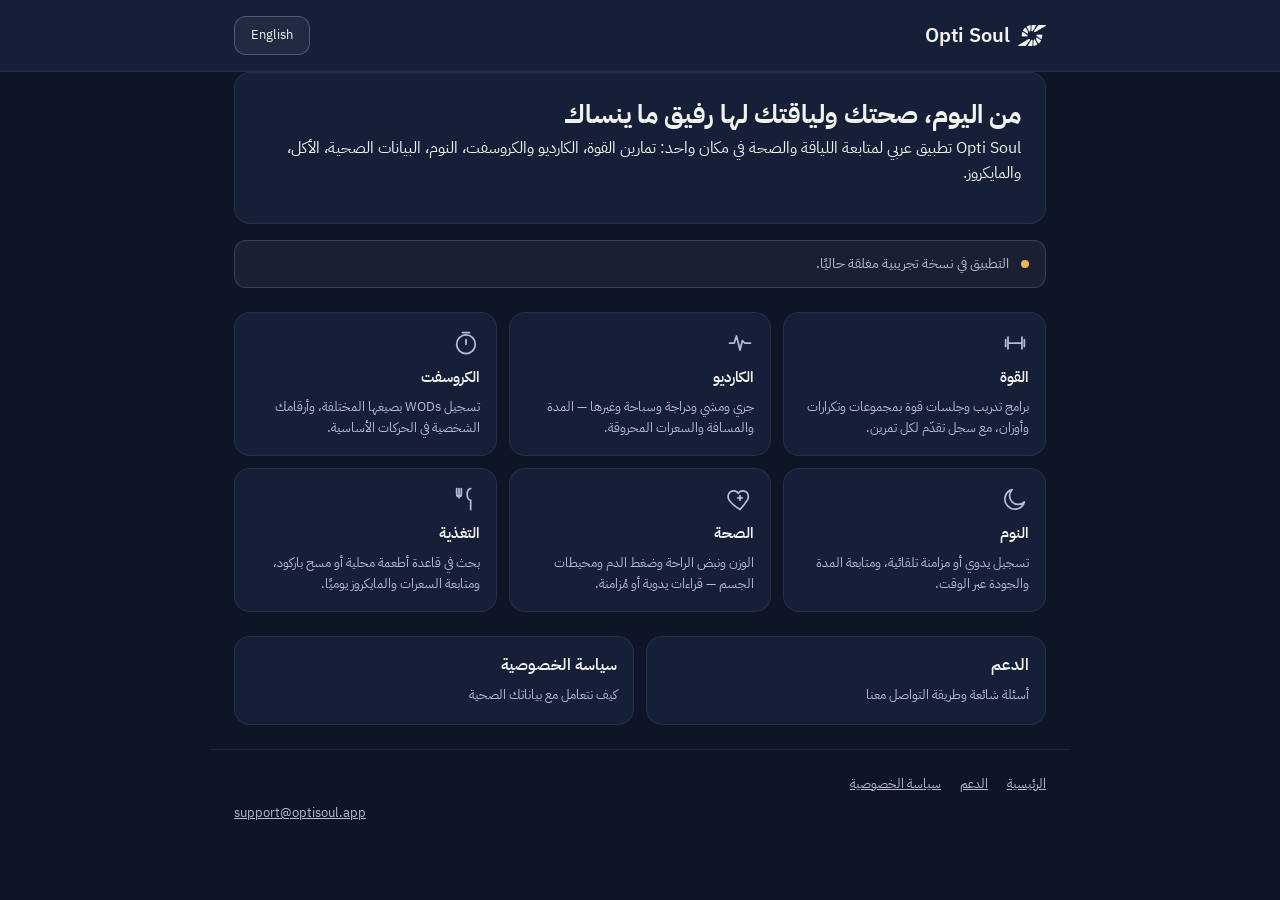
==== index.html @ f86181b8 "site: redesign on Design System v2.0 — Arabic-first RTL, dark theme, shared stylesheet" ====
<!DOCTYPE html>
<html lang="ar" dir="rtl">
<head>
<meta charset="utf-8">
<meta name="viewport" content="width=device-width, initial-scale=1">
<title>Opti Soul — رفيقك في اللياقة والصحة</title>
<meta name="description" content="Opti Soul — تمارينك وأكلك ونومك وبياناتك الصحية في مكان واحد.">
<link rel="preconnect" href="https://fonts.googleapis.com">
<link rel="preconnect" href="https://fonts.gstatic.com" crossorigin>
<link href="https://fonts.googleapis.com/css2?family=IBM+Plex+Sans+Arabic:wght@400;600;700&display=swap" rel="stylesheet">
<link rel="stylesheet" href="assets/style.css">
</head>
<body>

<header class="site-header">
  <div class="bar">
    <a class="brand" href="index.html">
      <span class="brand-mark" aria-hidden="true"></span>
      <span class="brand-name">Opti Soul</span>
    </a>
    <button id="langBtn" class="lang-toggle" type="button">English</button>
  </div>
</header>

<main>

<!-- ==================== العربية ==================== -->
<section class="card" data-ar>
  <h1>من اليوم، صحتك ولياقتك لها رفيق ما ينساك</h1>
  <p><span class="ltr">Opti Soul</span> تطبيق عربي لمتابعة اللياقة والصحة في مكان واحد: تمارين القوة، الكارديو والكروسفت، النوم، البيانات الصحية، الأكل، والمايكروز.</p>
</section>

<div class="beta-banner" data-ar>
  <span class="beta-dot" aria-hidden="true"></span>
  <span>التطبيق في نسخة تجريبية مغلقة حاليًا.</span>
</div>

<div class="modules" data-ar>
  <div class="module">
    <span class="module-icon" aria-hidden="true"><svg viewBox="0 0 24 24" fill="none" stroke="currentColor" stroke-width="1.5" stroke-linecap="round" stroke-linejoin="round"><path d="M4 9v6M6 7v10M18 7v10M20 9v6M6 12h12"/></svg></span>
    <strong>القوة</strong>
    <span>برامج تدريب وجلسات قوة بمجموعات وتكرارات وأوزان، مع سجل تقدّم لكل تمرين.</span>
  </div>
  <div class="module">
    <span class="module-icon" aria-hidden="true"><svg viewBox="0 0 24 24" fill="none" stroke="currentColor" stroke-width="1.5" stroke-linecap="round" stroke-linejoin="round"><path d="M3 12h4l2-6 3 12 2-8 2 2h5"/></svg></span>
    <strong>الكارديو</strong>
    <span>جري ومشي ودراجة وسباحة وغيرها — المدة والمسافة والسعرات المحروقة.</span>
  </div>
  <div class="module">
    <span class="module-icon" aria-hidden="true"><svg viewBox="0 0 24 24" fill="none" stroke="currentColor" stroke-width="1.5" stroke-linecap="round" stroke-linejoin="round"><circle cx="12" cy="13" r="8"/><path d="M12 13V9M9 3h6"/></svg></span>
    <strong>الكروسفت</strong>
    <span>تسجيل WODs بصيغها المختلفة، وأرقامك الشخصية في الحركات الأساسية.</span>
  </div>
  <div class="module">
    <span class="module-icon" aria-hidden="true"><svg viewBox="0 0 24 24" fill="none" stroke="currentColor" stroke-width="1.5" stroke-linecap="round" stroke-linejoin="round"><path d="M20 14.5A8.5 8.5 0 1 1 9.5 4a7 7 0 0 0 10.5 10.5Z"/></svg></span>
    <strong>النوم</strong>
    <span>تسجيل يدوي أو مزامنة تلقائية، ومتابعة المدة والجودة عبر الوقت.</span>
  </div>
  <div class="module">
    <span class="module-icon" aria-hidden="true"><svg viewBox="0 0 24 24" fill="none" stroke="currentColor" stroke-width="1.5" stroke-linecap="round" stroke-linejoin="round"><path d="M12 21s-7-4.35-9.5-8.5C.9 9.2 2.4 5.5 6 5c2-.3 3.7.8 4.5 2.2C11.3 5.8 13 4.7 15 5c3.6.5 5.1 4.2 3.5 7.5C16 16.65 12 21 12 21Z"/><path d="M12 9v4M10 11h4"/></svg></span>
    <strong>الصحة</strong>
    <span>الوزن ونبض الراحة وضغط الدم ومحيطات الجسم — قراءات يدوية أو مُزامنة.</span>
  </div>
  <div class="module">
    <span class="module-icon" aria-hidden="true"><svg viewBox="0 0 24 24" fill="none" stroke="currentColor" stroke-width="1.5" stroke-linecap="round" stroke-linejoin="round"><path d="M6 3v8M4 3v5a2 2 0 0 0 4 0V3M16 3c-1.7 0-3 2.2-3 5s1.3 5 3 5v8"/></svg></span>
    <strong>التغذية</strong>
    <span>بحث في قاعدة أطعمة محلية أو مسح باركود، ومتابعة السعرات والمايكروز يوميًا.</span>
  </div>
</div>

<div class="tiles" data-ar>
  <a class="tile" href="support.html">
    <strong>الدعم</strong>
    <span>أسئلة شائعة وطريقة التواصل معنا</span>
  </a>
  <a class="tile" href="privacy.html">
    <strong>سياسة الخصوصية</strong>
    <span>كيف نتعامل مع بياناتك الصحية</span>
  </a>
</div>

<!-- ==================== English ==================== -->
<section class="card" data-en hidden>
  <h1>From today, your health and fitness have a companion that never forgets</h1>
  <p>Opti Soul is an Arabic app for tracking fitness and health in one place: strength training, cardio and CrossFit, sleep, health data, nutrition, and macros.</p>
</section>

<div class="beta-banner" data-en hidden>
  <span class="beta-dot" aria-hidden="true"></span>
  <span>The app is currently in closed beta.</span>
</div>

<div class="modules" data-en hidden>
  <div class="module">
    <span class="module-icon" aria-hidden="true"><svg viewBox="0 0 24 24" fill="none" stroke="currentColor" stroke-width="1.5" stroke-linecap="round" stroke-linejoin="round"><path d="M4 9v6M6 7v10M18 7v10M20 9v6M6 12h12"/></svg></span>
    <strong>Strength</strong>
    <span>Training programmes and strength sessions with sets, reps and weights, plus a progress log per exercise.</span>
  </div>
  <div class="module">
    <span class="module-icon" aria-hidden="true"><svg viewBox="0 0 24 24" fill="none" stroke="currentColor" stroke-width="1.5" stroke-linecap="round" stroke-linejoin="round"><path d="M3 12h4l2-6 3 12 2-8 2 2h5"/></svg></span>
    <strong>Cardio</strong>
    <span>Running, walking, cycling, swimming and more — duration, distance and calories burned.</span>
  </div>
  <div class="module">
    <span class="module-icon" aria-hidden="true"><svg viewBox="0 0 24 24" fill="none" stroke="currentColor" stroke-width="1.5" stroke-linecap="round" stroke-linejoin="round"><circle cx="12" cy="13" r="8"/><path d="M12 13V9M9 3h6"/></svg></span>
    <strong>CrossFit</strong>
    <span>Log WODs in their various formats, and track personal records in foundational movements.</span>
  </div>
  <div class="module">
    <span class="module-icon" aria-hidden="true"><svg viewBox="0 0 24 24" fill="none" stroke="currentColor" stroke-width="1.5" stroke-linecap="round" stroke-linejoin="round"><path d="M20 14.5A8.5 8.5 0 1 1 9.5 4a7 7 0 0 0 10.5 10.5Z"/></svg></span>
    <strong>Sleep</strong>
    <span>Manual logging or automatic sync, tracking duration and quality over time.</span>
  </div>
  <div class="module">
    <span class="module-icon" aria-hidden="true"><svg viewBox="0 0 24 24" fill="none" stroke="currentColor" stroke-width="1.5" stroke-linecap="round" stroke-linejoin="round"><path d="M12 21s-7-4.35-9.5-8.5C.9 9.2 2.4 5.5 6 5c2-.3 3.7.8 4.5 2.2C11.3 5.8 13 4.7 15 5c3.6.5 5.1 4.2 3.5 7.5C16 16.65 12 21 12 21Z"/><path d="M12 9v4M10 11h4"/></svg></span>
    <strong>Health</strong>
    <span>Weight, resting heart rate, blood pressure and body measurements — manual or synced.</span>
  </div>
  <div class="module">
    <span class="module-icon" aria-hidden="true"><svg viewBox="0 0 24 24" fill="none" stroke="currentColor" stroke-width="1.5" stroke-linecap="round" stroke-linejoin="round"><path d="M6 3v8M4 3v5a2 2 0 0 0 4 0V3M16 3c-1.7 0-3 2.2-3 5s1.3 5 3 5v8"/></svg></span>
    <strong>Nutrition</strong>
    <span>Search a local food database or scan a barcode, and track daily calories and macros.</span>
  </div>
</div>

<div class="tiles" data-en hidden>
  <a class="tile" href="support.html">
    <strong>Support</strong>
    <span>FAQs and how to reach us</span>
  </a>
  <a class="tile" href="privacy.html">
    <strong>Privacy Policy</strong>
    <span>How we handle your health data</span>
  </a>
</div>

</main>

<footer>
  <div class="foot-links" data-ar>
    <a href="index.html">الرئيسية</a>
    <a href="support.html">الدعم</a>
    <a href="privacy.html">سياسة الخصوصية</a>
  </div>
  <div class="foot-links" data-en hidden>
    <a href="index.html">Home</a>
    <a href="support.html">Support</a>
    <a href="privacy.html">Privacy Policy</a>
  </div>
  <div class="foot-email ltr"><a href="mailto:support@optisoul.app">support@optisoul.app</a></div>
</footer>

<script src="lang.js"></script>
</body>
</html>
---- assets/style.css ----
/* =====================================================================
   Opti Soul — أنماط الموقع، مبنية على نظام التصميم v2.0 للتطبيق.
   كل قيمة أدناه مقيسة من opti_soul: docs/Design-System-v2_0.md ·
   docs/DS-v2.0-Token-Dictionary.md · lib/core/app_theme.dart (الكود هو
   الحقيقة عند أي تعارض — لم يقع تعارض هنا، القيم متطابقة في المصدرين).
   لا لون أو مسافة أو نصف قطر من خارج هذا القياس.
   ===================================================================== */

:root {
  /* الألوان — AppPalette.dark (app_theme.dart:128-170) */
  --background: #0E1526;         /* AMEND-10 */
  --surface: #151F38;            /* AMEND-10 */
  --surface-elevated-top: #1B2745;    /* AMEND-10 */
  --surface-elevated-bottom: #131C36; /* AMEND-10 */
  --text-primary: #F2F2ED;
  --text-secondary: #B4BCD8;
  --text-muted: #8A93B4;
  --interactive: #00FFCC;        /* الأكسنت — نيون، للمساحات الصغيرة فقط */
  --brand: #3850A0;              /* AMEND-2 */
  --stroke: #7C93E8;
  --success: #5FD97F;
  --warning: #EDB458;
  --error: #E8705F;
  --on-brand: #FFFFFF;
  --on-colored: #151931;
  --accent-fill: #00FFCC;
  --on-accent-fill: #0A2A22;     /* AMEND-4 — ثابت في الوضعين */

  /* الطبقات الشفافة — نفس نِسَب alpha في AppPalette.dark */
  --border: rgba(255, 255, 255, 0.07);   /* 0x12FFFFFF */
  --button-edge: rgba(255, 255, 255, 0.22); /* 0x38FFFFFF — AMEND-3 */
  --input-fill: rgba(255, 255, 255, 0.05);  /* 0x0DFFFFFF */
  --hairline: rgba(255, 255, 255, 0.14);    /* 0x24FFFFFF */
  --pressed: rgba(255, 255, 255, 0.12);     /* 0x1FFFFFFF */

  /* المسافات — AppSpacing (app_theme.dart:667-679) */
  --s1: 4px;
  --s2: 8px;
  --s3: 12px;
  --s4: 16px;
  --s5: 24px;
  --s6: 32px;

  /* أنصاف الأقطار — AppRadii (app_theme.dart:701-716) */
  --r-card: 16px;
  --r-button: 12px;
  --r-input: 12px;
  --r-sheet: 24px;

  /* الظل — AppShadows.floating (app_theme.dart:737-747): Color(0x59000000) */
  --shadow-floating: 0 4px 12px rgba(0, 0, 0, 0.35);

  /* الحركة — AppMotion (app_theme.dart:722-735) */
  --motion-fast: 200ms;
  --motion-medium: 300ms;
  --motion-curve: cubic-bezier(0.215, 0.61, 0.355, 1); /* تقريب لـ easeOutCubic */

  /* الخط — pubspec.yaml: IBMPlexSansArabic (400 · 600 · 700 فقط) */
  --font-family: "IBM Plex Sans Arabic", -apple-system, BlinkMacSystemFont,
    "Segoe UI", Tahoma, Arial, sans-serif;
}

* { box-sizing: border-box; }

html, body { margin: 0; padding: 0; }

body {
  background: var(--background);
  color: var(--text-primary);
  font-family: var(--font-family);
  font-weight: 400;
  line-height: 1.6; /* bodyLarge — app_theme.dart:791 */
  font-size: 16px;  /* bodyLarge */
}

h1, h2, h3, .brand, .btn, label, button { font-family: var(--font-family); }

/* ---------- الترويسة ---------- */
.site-header {
  background: var(--surface);
  border-bottom: 1px solid var(--border);
  padding-block: var(--s4);
}

.bar {
  max-width: 860px;
  margin-inline: auto;
  padding-inline: var(--s5);
  display: flex;
  align-items: center;
  justify-content: space-between;
  gap: var(--s4);
}

.brand {
  display: inline-flex;
  align-items: center;
  gap: var(--s2);
  font-size: 20px; /* titleLarge */
  font-weight: 600;
  color: var(--text-primary);
  text-decoration: none;
}

.brand-mark {
  inline-size: 28px;
  block-size: 28px;
  background-color: var(--text-primary);
  -webkit-mask-image: url("brand/opti-soul-mark.png");
  mask-image: url("brand/opti-soul-mark.png");
  -webkit-mask-size: contain;
  mask-size: contain;
  -webkit-mask-repeat: no-repeat;
  mask-repeat: no-repeat;
  -webkit-mask-position: center;
  mask-position: center;
  flex: none;
}

.brand-name { direction: ltr; unicode-bidi: isolate; }

.lang-toggle {
  background: var(--input-fill);
  border: 1px solid var(--button-edge);
  color: var(--text-primary);
  border-radius: var(--r-button);
  padding-block: var(--s2);
  padding-inline: var(--s4);
  font: inherit;
  font-size: 13px; /* labelMedium */
  cursor: pointer;
  white-space: nowrap;
  transition: background-color var(--motion-fast) var(--motion-curve);
}

.lang-toggle:hover { background: var(--pressed); }

/* ---------- التخطيط ---------- */
main {
  max-width: 860px;
  margin-inline: auto;
  padding-inline: var(--s5);
}

.card {
  background: var(--surface);
  border: 1px solid var(--border);
  border-radius: var(--r-card);
  padding: var(--s5);
  margin-block-end: var(--s4);
}

h1 {
  font-size: 26px;
  font-weight: 700;
  color: var(--text-primary);
  margin: 0 0 var(--s1);
  line-height: 1.35; /* titleLarge lineHeight نسبة */
}

h2 {
  font-size: 19px;
  font-weight: 600;
  color: var(--text-primary);
  margin: var(--s6) 0 var(--s3);
  padding-block-start: var(--s5);
  border-block-start: 1px solid var(--hairline);
  line-height: 1.45; /* titleMedium */
}

.card > h2:first-of-type {
  border-block-start: 0;
  padding-block-start: 0;
  margin-block-start: var(--s5);
}

h3 {
  font-size: 16px;
  font-weight: 600;
  margin: var(--s5) 0 var(--s2);
  color: var(--text-primary);
}

p { margin: 0 0 var(--s3); color: var(--text-primary); }

ul { margin: 0 0 var(--s3); padding-inline-start: var(--s5); }
li { margin-block-end: var(--s2); }

.meta { color: var(--text-muted); font-size: 13px; margin: 0 0 var(--s1); }

a { color: var(--interactive); }

strong { font-weight: 600; color: var(--text-primary); }

.ltr { direction: ltr; unicode-bidi: isolate; }

.btn {
  display: inline-block;
  background: var(--brand);
  color: var(--on-brand);
  border: 1px solid var(--button-edge);
  padding-block: var(--s3);
  padding-inline: var(--s5);
  border-radius: var(--r-button);
  text-decoration: none;
  font-weight: 600;
  font-size: 16px; /* labelLarge */
  margin-block-start: var(--s2);
  transition: background-color var(--motion-fast) var(--motion-curve);
}

.btn:hover { background: #2E4189; }

/* ---------- شارة البيتا ---------- */
.beta-banner {
  display: flex;
  align-items: center;
  gap: var(--s3);
  background: var(--input-fill);
  border: 1px solid var(--hairline);
  border-radius: var(--r-button);
  padding: var(--s3) var(--s4);
  margin-block-end: var(--s5);
  color: var(--text-secondary);
  font-size: 14px;
}

.beta-dot {
  inline-size: 8px;
  block-size: 8px;
  border-radius: 50%;
  background: var(--warning);
  flex: none;
}

/* ---------- بطاقات الوحدات الست ---------- */
.modules {
  display: grid;
  grid-template-columns: repeat(2, 1fr);
  gap: var(--s3);
  margin-block-end: var(--s5);
}

.module {
  background: var(--surface);
  border: 1px solid var(--border);
  border-radius: var(--r-card);
  padding: var(--s4);
  display: flex;
  flex-direction: column;
  gap: var(--s2);
}

.module-icon {
  inline-size: 28px;
  block-size: 28px;
  color: var(--interactive);
  flex: none;
}

.module-icon svg { display: block; inline-size: 100%; block-size: 100%; }

.module strong {
  font-size: 15px;
  font-weight: 600;
  color: var(--text-primary);
}

.module span {
  font-size: 13px;
  color: var(--text-secondary);
  line-height: 1.6;
}

/* ---------- بطاقات الروابط (الدعم / الخصوصية) ---------- */
.tiles { display: grid; gap: var(--s3); grid-template-columns: 1fr 1fr; }

.tile {
  display: block;
  background: var(--surface);
  border: 1px solid var(--border);
  border-radius: var(--r-card);
  padding: var(--s4);
  text-decoration: none;
  color: var(--text-primary);
  transition: border-color var(--motion-fast) var(--motion-curve);
}

.tile:hover { border-color: var(--stroke); }
.tile strong { display: block; color: var(--text-primary); font-size: 16px; margin-block-end: var(--s1); }
.tile span { color: var(--text-secondary); font-size: 13px; }

/* ---------- التذييل ---------- */
footer {
  max-width: 860px;
  margin-inline: auto;
  padding: var(--s5) var(--s5) var(--s6);
  color: var(--text-muted);
  font-size: 13px;
  border-block-start: 1px solid var(--border);
  margin-block-start: var(--s5);
}

footer .foot-links { margin-block-end: var(--s2); }
footer a { margin-inline-end: var(--s4); color: var(--text-secondary); }
footer .foot-email { direction: ltr; unicode-bidi: isolate; }

[hidden] { display: none !important; }

/* ---------- استجابة: جوال أولًا ← لوحي ← سطح مكتب ---------- */
@media (max-width: 640px) {
  .bar { padding-inline: var(--s4); }
  main { padding-inline: var(--s4); }
  footer { padding-inline: var(--s4); }
  .card { padding: var(--s4); }
  h1 { font-size: 22px; }
  .modules { grid-template-columns: 1fr; }
  .tiles { grid-template-columns: 1fr; }
}

@media (min-width: 641px) and (max-width: 900px) {
  .modules { grid-template-columns: repeat(2, 1fr); }
}

@media (min-width: 901px) {
  .modules { grid-template-columns: repeat(3, 1fr); }
}
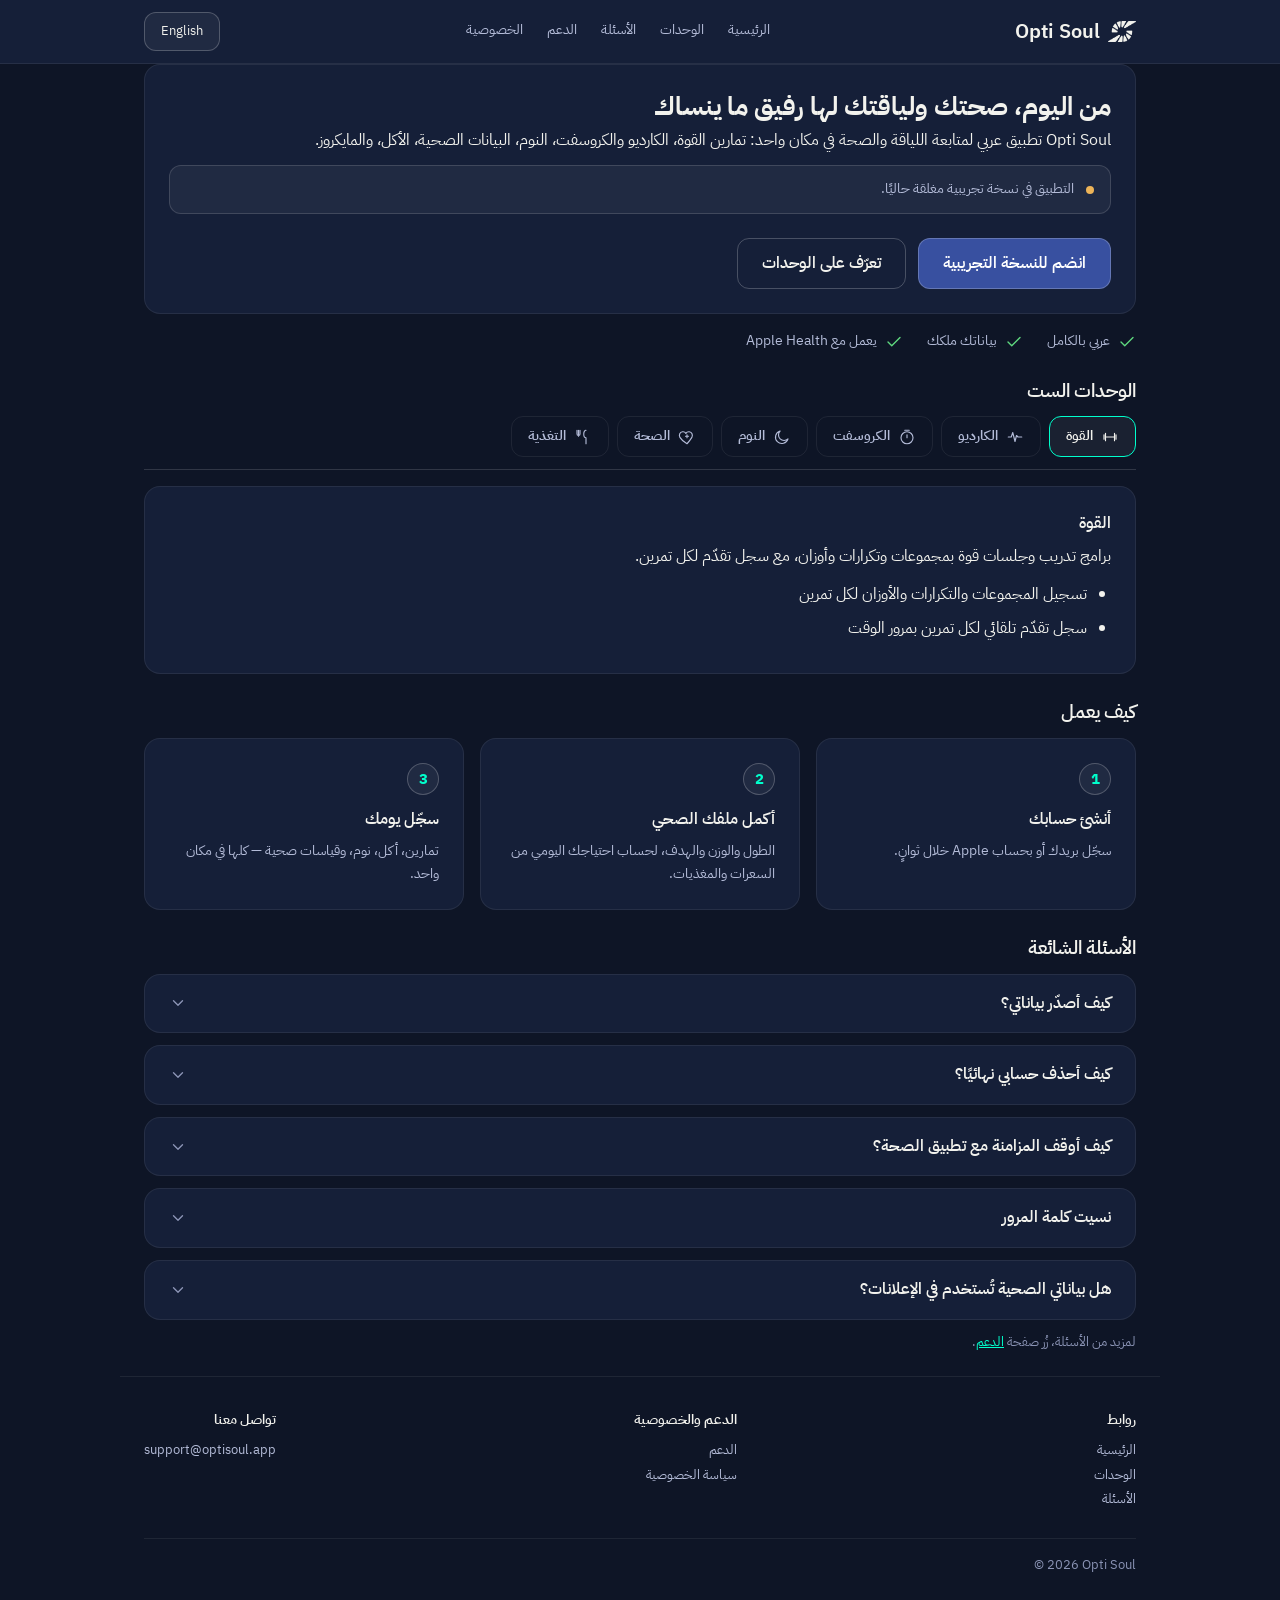
==== commit 95228e85: "site: tabs, multi-section nav, a11y/SEO/perf best practices" ====
--- a/index.html
+++ b/index.html
@@ -4,152 +4,308 @@
 <meta charset="utf-8">
 <meta name="viewport" content="width=device-width, initial-scale=1">
 <title>Opti Soul — رفيقك في اللياقة والصحة</title>
-<meta name="description" content="Opti Soul — تمارينك وأكلك ونومك وبياناتك الصحية في مكان واحد.">
-<link rel="preconnect" href="https://fonts.googleapis.com">
-<link rel="preconnect" href="https://fonts.gstatic.com" crossorigin>
-<link href="https://fonts.googleapis.com/css2?family=IBM+Plex+Sans+Arabic:wght@400;600;700&display=swap" rel="stylesheet">
+<meta name="description" content="Opti Soul — تطبيق عربي لمتابعة اللياقة والصحة: تمارين القوة، الكارديو والكروسفت، النوم، البيانات الصحية، والتغذية، في مكان واحد.">
+<link rel="canonical" href="https://optisoul.app/">
+<link rel="alternate" hreflang="ar" href="https://optisoul.app/">
+<link rel="alternate" hreflang="en" href="https://optisoul.app/">
+<link rel="alternate" hreflang="x-default" href="https://optisoul.app/">
+
+<meta property="og:type" content="website">
+<meta property="og:site_name" content="Opti Soul">
+<meta property="og:title" content="Opti Soul — رفيقك في اللياقة والصحة">
+<meta property="og:description" content="تطبيق عربي لمتابعة اللياقة والصحة: تمارين القوة، الكارديو والكروسفت، النوم، البيانات الصحية، والتغذية، في مكان واحد.">
+<meta property="og:url" content="https://optisoul.app/">
+<meta property="og:image" content="https://optisoul.app/assets/og/og-image.png">
+<meta property="og:image:width" content="1200">
+<meta property="og:image:height" content="630">
+<meta property="og:image:alt" content="شعار Opti Soul">
+<meta property="og:locale" content="ar_SA">
+<meta name="twitter:card" content="summary_large_image">
+<meta name="twitter:title" content="Opti Soul — رفيقك في اللياقة والصحة">
+<meta name="twitter:description" content="تطبيق عربي لمتابعة اللياقة والصحة: تمارين القوة، الكارديو والكروسفت، النوم، البيانات الصحية، والتغذية، في مكان واحد.">
+<meta name="twitter:image" content="https://optisoul.app/assets/og/og-image.png">
+
+<link rel="preload" href="assets/fonts/IBMPlexSansArabic-Regular.ttf" as="font" type="font/ttf" crossorigin>
+<link rel="preload" href="assets/fonts/IBMPlexSansArabic-SemiBold.ttf" as="font" type="font/ttf" crossorigin>
 <link rel="stylesheet" href="assets/style.css">
+
+<script type="application/ld+json">
+{
+  "@context": "https://schema.org",
+  "@type": "SoftwareApplication",
+  "name": "Opti Soul",
+  "applicationCategory": "HealthApplication",
+  "operatingSystem": "iOS",
+  "description": "تطبيق عربي لمتابعة اللياقة والصحة: تمارين القوة، الكارديو والكروسفت، النوم، البيانات الصحية، والتغذية، في مكان واحد.",
+  "url": "https://optisoul.app/",
+  "image": "https://optisoul.app/assets/og/og-image.png",
+  "inLanguage": ["ar", "en"]
+}
+</script>
 </head>
 <body>
 
+<a class="skip-link" href="#main">
+  <span data-ar>تخطَّ إلى المحتوى</span><span data-en hidden>Skip to content</span>
+</a>
+
 <header class="site-header">
   <div class="bar">
-    <a class="brand" href="index.html">
+    <a class="brand" href="#top">
       <span class="brand-mark" aria-hidden="true"></span>
       <span class="brand-name">Opti Soul</span>
     </a>
-    <button id="langBtn" class="lang-toggle" type="button">English</button>
+
+    <nav class="site-nav" id="siteNav" aria-label="التنقّل الرئيسي">
+      <a href="#top"><span data-ar>الرئيسية</span><span data-en hidden>Home</span></a>
+      <a href="#modules"><span data-ar>الوحدات</span><span data-en hidden>Modules</span></a>
+      <a href="#faq"><span data-ar>الأسئلة</span><span data-en hidden>FAQ</span></a>
+      <a href="support.html"><span data-ar>الدعم</span><span data-en hidden>Support</span></a>
+      <a href="privacy.html"><span data-ar>الخصوصية</span><span data-en hidden>Privacy</span></a>
+    </nav>
+
+    <div class="header-actions">
+      <button id="langBtn" class="lang-toggle" type="button">English</button>
+      <button id="navToggle" class="nav-toggle" type="button" aria-expanded="false" aria-controls="siteNav">
+        <span class="bar-line" aria-hidden="true"></span>
+        <span class="bar-line" aria-hidden="true"></span>
+        <span class="bar-line" aria-hidden="true"></span>
+        <span class="sr-only">
+          <span data-ar>فتح القائمة</span><span data-en hidden>Open menu</span>
+        </span>
+      </button>
+    </div>
   </div>
 </header>
 
-<main>
-
-<!-- ==================== العربية ==================== -->
-<section class="card" data-ar>
-  <h1>من اليوم، صحتك ولياقتك لها رفيق ما ينساك</h1>
-  <p><span class="ltr">Opti Soul</span> تطبيق عربي لمتابعة اللياقة والصحة في مكان واحد: تمارين القوة، الكارديو والكروسفت، النوم، البيانات الصحية، الأكل، والمايكروز.</p>
+<main id="main">
+
+<!-- ==================== القسم البطولي ==================== -->
+<section id="top" class="card reveal">
+  <h1>
+    <span data-ar>من اليوم، صحتك ولياقتك لها رفيق ما ينساك</span>
+    <span data-en hidden>From today, your health and fitness have a companion that never forgets</span>
+  </h1>
+  <p>
+    <span data-ar><span class="ltr">Opti Soul</span> تطبيق عربي لمتابعة اللياقة والصحة في مكان واحد: تمارين القوة، الكارديو والكروسفت، النوم، البيانات الصحية، الأكل، والمايكروز.</span>
+    <span data-en hidden>Opti Soul is an Arabic app for tracking fitness and health in one place: strength training, cardio and CrossFit, sleep, health data, nutrition, and macros.</span>
+  </p>
+
+  <div class="beta-banner">
+    <span class="beta-dot" aria-hidden="true"></span>
+    <span data-ar>التطبيق في نسخة تجريبية مغلقة حاليًا.</span>
+    <span data-en hidden>The app is currently in closed beta.</span>
+  </div>
+
+  <div class="hero-actions">
+    <a class="btn btn-primary" href="mailto:support@optisoul.app?subject=Opti%20Soul%20Beta">
+      <span data-ar>انضم للنسخة التجريبية</span><span data-en hidden>Join the beta</span>
+    </a>
+    <a class="btn btn-secondary" href="#modules">
+      <span data-ar>تعرّف على الوحدات</span><span data-en hidden>Explore the modules</span>
+    </a>
+  </div>
 </section>
 
-<div class="beta-banner" data-ar>
-  <span class="beta-dot" aria-hidden="true"></span>
-  <span>التطبيق في نسخة تجريبية مغلقة حاليًا.</span>
+<!-- ==================== شريط الثقة ==================== -->
+<div class="trust-bar reveal">
+  <div class="trust-item">
+    <span class="check-icon" aria-hidden="true"><svg viewBox="0 0 24 24" fill="none" stroke="currentColor" stroke-width="1.8" stroke-linecap="round" stroke-linejoin="round"><path d="M20 6 9 17l-5-5"/></svg></span>
+    <span data-ar>عربي بالكامل</span><span data-en hidden>Fully Arabic</span>
+  </div>
+  <div class="trust-item">
+    <span class="check-icon" aria-hidden="true"><svg viewBox="0 0 24 24" fill="none" stroke="currentColor" stroke-width="1.8" stroke-linecap="round" stroke-linejoin="round"><path d="M20 6 9 17l-5-5"/></svg></span>
+    <span data-ar>بياناتك ملكك</span><span data-en hidden>Your data is yours</span>
+  </div>
+  <div class="trust-item">
+    <span class="check-icon" aria-hidden="true"><svg viewBox="0 0 24 24" fill="none" stroke="currentColor" stroke-width="1.8" stroke-linecap="round" stroke-linejoin="round"><path d="M20 6 9 17l-5-5"/></svg></span>
+    <span data-ar>يعمل مع <span class="ltr">Apple Health</span></span><span data-en hidden>Works with Apple Health</span>
+  </div>
 </div>
 
-<div class="modules" data-ar>
-  <div class="module">
-    <span class="module-icon" aria-hidden="true"><svg viewBox="0 0 24 24" fill="none" stroke="currentColor" stroke-width="1.5" stroke-linecap="round" stroke-linejoin="round"><path d="M4 9v6M6 7v10M18 7v10M20 9v6M6 12h12"/></svg></span>
-    <strong>القوة</strong>
-    <span>برامج تدريب وجلسات قوة بمجموعات وتكرارات وأوزان، مع سجل تقدّم لكل تمرين.</span>
-  </div>
-  <div class="module">
-    <span class="module-icon" aria-hidden="true"><svg viewBox="0 0 24 24" fill="none" stroke="currentColor" stroke-width="1.5" stroke-linecap="round" stroke-linejoin="round"><path d="M3 12h4l2-6 3 12 2-8 2 2h5"/></svg></span>
-    <strong>الكارديو</strong>
-    <span>جري ومشي ودراجة وسباحة وغيرها — المدة والمسافة والسعرات المحروقة.</span>
-  </div>
-  <div class="module">
-    <span class="module-icon" aria-hidden="true"><svg viewBox="0 0 24 24" fill="none" stroke="currentColor" stroke-width="1.5" stroke-linecap="round" stroke-linejoin="round"><circle cx="12" cy="13" r="8"/><path d="M12 13V9M9 3h6"/></svg></span>
-    <strong>الكروسفت</strong>
-    <span>تسجيل WODs بصيغها المختلفة، وأرقامك الشخصية في الحركات الأساسية.</span>
-  </div>
-  <div class="module">
-    <span class="module-icon" aria-hidden="true"><svg viewBox="0 0 24 24" fill="none" stroke="currentColor" stroke-width="1.5" stroke-linecap="round" stroke-linejoin="round"><path d="M20 14.5A8.5 8.5 0 1 1 9.5 4a7 7 0 0 0 10.5 10.5Z"/></svg></span>
-    <strong>النوم</strong>
-    <span>تسجيل يدوي أو مزامنة تلقائية، ومتابعة المدة والجودة عبر الوقت.</span>
-  </div>
-  <div class="module">
-    <span class="module-icon" aria-hidden="true"><svg viewBox="0 0 24 24" fill="none" stroke="currentColor" stroke-width="1.5" stroke-linecap="round" stroke-linejoin="round"><path d="M12 21s-7-4.35-9.5-8.5C.9 9.2 2.4 5.5 6 5c2-.3 3.7.8 4.5 2.2C11.3 5.8 13 4.7 15 5c3.6.5 5.1 4.2 3.5 7.5C16 16.65 12 21 12 21Z"/><path d="M12 9v4M10 11h4"/></svg></span>
-    <strong>الصحة</strong>
-    <span>الوزن ونبض الراحة وضغط الدم ومحيطات الجسم — قراءات يدوية أو مُزامنة.</span>
-  </div>
-  <div class="module">
-    <span class="module-icon" aria-hidden="true"><svg viewBox="0 0 24 24" fill="none" stroke="currentColor" stroke-width="1.5" stroke-linecap="round" stroke-linejoin="round"><path d="M6 3v8M4 3v5a2 2 0 0 0 4 0V3M16 3c-1.7 0-3 2.2-3 5s1.3 5 3 5v8"/></svg></span>
-    <strong>التغذية</strong>
-    <span>بحث في قاعدة أطعمة محلية أو مسح باركود، ومتابعة السعرات والمايكروز يوميًا.</span>
-  </div>
-</div>
-
-<div class="tiles" data-ar>
-  <a class="tile" href="support.html">
-    <strong>الدعم</strong>
-    <span>أسئلة شائعة وطريقة التواصل معنا</span>
-  </a>
-  <a class="tile" href="privacy.html">
-    <strong>سياسة الخصوصية</strong>
-    <span>كيف نتعامل مع بياناتك الصحية</span>
-  </a>
-</div>
-
-<!-- ==================== English ==================== -->
-<section class="card" data-en hidden>
-  <h1>From today, your health and fitness have a companion that never forgets</h1>
-  <p>Opti Soul is an Arabic app for tracking fitness and health in one place: strength training, cardio and CrossFit, sleep, health data, nutrition, and macros.</p>
+<!-- ==================== الوحدات — تبويبات ==================== -->
+<section id="modules" class="reveal" aria-labelledby="modules-heading">
+  <h2 id="modules-heading"><span data-ar>الوحدات الست</span><span data-en hidden>The Six Modules</span></h2>
+
+  <div class="tablist" role="tablist" aria-label="الوحدات">
+    <button role="tab" id="tab-strength" aria-controls="panel-strength" aria-selected="true" tabindex="0">
+      <svg viewBox="0 0 24 24" fill="none" stroke="currentColor" stroke-width="1.5" stroke-linecap="round" stroke-linejoin="round" aria-hidden="true"><path d="M4 9v6M6 7v10M18 7v10M20 9v6M6 12h12"/></svg>
+      <span data-ar>القوة</span><span data-en hidden>Strength</span>
+    </button>
+    <button role="tab" id="tab-cardio" aria-controls="panel-cardio" aria-selected="false" tabindex="-1">
+      <svg viewBox="0 0 24 24" fill="none" stroke="currentColor" stroke-width="1.5" stroke-linecap="round" stroke-linejoin="round" aria-hidden="true"><path d="M3 12h4l2-6 3 12 2-8 2 2h5"/></svg>
+      <span data-ar>الكارديو</span><span data-en hidden>Cardio</span>
+    </button>
+    <button role="tab" id="tab-crossfit" aria-controls="panel-crossfit" aria-selected="false" tabindex="-1">
+      <svg viewBox="0 0 24 24" fill="none" stroke="currentColor" stroke-width="1.5" stroke-linecap="round" stroke-linejoin="round" aria-hidden="true"><circle cx="12" cy="13" r="8"/><path d="M12 13V9M9 3h6"/></svg>
+      <span data-ar>الكروسفت</span><span data-en hidden>CrossFit</span>
+    </button>
+    <button role="tab" id="tab-sleep" aria-controls="panel-sleep" aria-selected="false" tabindex="-1">
+      <svg viewBox="0 0 24 24" fill="none" stroke="currentColor" stroke-width="1.5" stroke-linecap="round" stroke-linejoin="round" aria-hidden="true"><path d="M20 14.5A8.5 8.5 0 1 1 9.5 4a7 7 0 0 0 10.5 10.5Z"/></svg>
+      <span data-ar>النوم</span><span data-en hidden>Sleep</span>
+    </button>
+    <button role="tab" id="tab-health" aria-controls="panel-health" aria-selected="false" tabindex="-1">
+      <svg viewBox="0 0 24 24" fill="none" stroke="currentColor" stroke-width="1.5" stroke-linecap="round" stroke-linejoin="round" aria-hidden="true"><path d="M12 21s-7-4.35-9.5-8.5C.9 9.2 2.4 5.5 6 5c2-.3 3.7.8 4.5 2.2C11.3 5.8 13 4.7 15 5c3.6.5 5.1 4.2 3.5 7.5C16 16.65 12 21 12 21Z"/><path d="M12 9v4M10 11h4"/></svg>
+      <span data-ar>الصحة</span><span data-en hidden>Health</span>
+    </button>
+    <button role="tab" id="tab-nutrition" aria-controls="panel-nutrition" aria-selected="false" tabindex="-1">
+      <svg viewBox="0 0 24 24" fill="none" stroke="currentColor" stroke-width="1.5" stroke-linecap="round" stroke-linejoin="round" aria-hidden="true"><path d="M6 3v8M4 3v5a2 2 0 0 0 4 0V3M16 3c-1.7 0-3 2.2-3 5s1.3 5 3 5v8"/></svg>
+      <span data-ar>التغذية</span><span data-en hidden>Nutrition</span>
+    </button>
+  </div>
+
+  <div role="tabpanel" id="panel-strength" aria-labelledby="tab-strength">
+    <h3><span data-ar>القوة</span><span data-en hidden>Strength</span></h3>
+    <p><span data-ar>برامج تدريب وجلسات قوة بمجموعات وتكرارات وأوزان، مع سجل تقدّم لكل تمرين.</span><span data-en hidden>Training programmes and strength sessions with sets, reps and weights, plus a progress log per exercise.</span></p>
+    <ul>
+      <li><span data-ar>تسجيل المجموعات والتكرارات والأوزان لكل تمرين</span><span data-en hidden>Log sets, reps and weights for every exercise</span></li>
+      <li><span data-ar>سجل تقدّم تلقائي لكل تمرين بمرور الوقت</span><span data-en hidden>Automatic progress log per exercise over time</span></li>
+    </ul>
+  </div>
+
+  <div role="tabpanel" id="panel-cardio" aria-labelledby="tab-cardio">
+    <h3><span data-ar>الكارديو</span><span data-en hidden>Cardio</span></h3>
+    <p><span data-ar>جري ومشي ودراجة وسباحة وغيرها — المدة والمسافة والسعرات المحروقة.</span><span data-en hidden>Running, walking, cycling, swimming and more — duration, distance and calories burned.</span></p>
+    <ul>
+      <li><span data-ar>أنواع كارديو متعددة: جري، مشي، دراجة، سباحة</span><span data-en hidden>Multiple cardio types: running, walking, cycling, swimming</span></li>
+      <li><span data-ar>تتبع المدة والمسافة والسعرات المحروقة</span><span data-en hidden>Track duration, distance and calories burned</span></li>
+    </ul>
+  </div>
+
+  <div role="tabpanel" id="panel-crossfit" aria-labelledby="tab-crossfit">
+    <h3><span data-ar>الكروسفت</span><span data-en hidden>CrossFit</span></h3>
+    <p><span data-ar>تسجيل <span class="ltr">WODs</span> بصيغها المختلفة، وأرقامك الشخصية في الحركات الأساسية.</span><span data-en hidden>Log WODs in their various formats, and track personal records in foundational movements.</span></p>
+    <ul>
+      <li><span data-ar>تسجيل <span class="ltr">WODs</span> بصيغها المختلفة</span><span data-en hidden>Log WODs in their various formats</span></li>
+      <li><span data-ar>أرقامك الشخصية (<span class="ltr">PRs</span>) في الحركات الأساسية</span><span data-en hidden>Your personal records (PRs) in foundational movements</span></li>
+    </ul>
+  </div>
+
+  <div role="tabpanel" id="panel-sleep" aria-labelledby="tab-sleep">
+    <h3><span data-ar>النوم</span><span data-en hidden>Sleep</span></h3>
+    <p><span data-ar>تسجيل يدوي أو مزامنة تلقائية، ومتابعة المدة والجودة عبر الوقت.</span><span data-en hidden>Manual logging or automatic sync, tracking duration and quality over time.</span></p>
+    <ul>
+      <li><span data-ar>تسجيل يدوي أو مزامنة تلقائية من تطبيق الصحة</span><span data-en hidden>Manual logging or automatic sync from the Health app</span></li>
+      <li><span data-ar>متابعة المدة والجودة عبر الوقت</span><span data-en hidden>Track duration and quality over time</span></li>
+    </ul>
+  </div>
+
+  <div role="tabpanel" id="panel-health" aria-labelledby="tab-health">
+    <h3><span data-ar>الصحة</span><span data-en hidden>Health</span></h3>
+    <p><span data-ar>الوزن ونبض الراحة وضغط الدم ومحيطات الجسم — قراءات يدوية أو مُزامنة.</span><span data-en hidden>Weight, resting heart rate, blood pressure and body measurements — manual or synced.</span></p>
+    <ul>
+      <li><span data-ar>الوزن ونبض الراحة وضغط الدم ومحيطات الجسم</span><span data-en hidden>Weight, resting heart rate, blood pressure and body measurements</span></li>
+      <li><span data-ar>قراءات يدوية أو مُزامنة تلقائيًا</span><span data-en hidden>Manual or automatically synced readings</span></li>
+    </ul>
+  </div>
+
+  <div role="tabpanel" id="panel-nutrition" aria-labelledby="tab-nutrition">
+    <h3><span data-ar>التغذية</span><span data-en hidden>Nutrition</span></h3>
+    <p><span data-ar>بحث في قاعدة أطعمة محلية أو مسح باركود، ومتابعة السعرات والمايكروز يوميًا.</span><span data-en hidden>Search a local food database or scan a barcode, and track daily calories and macros.</span></p>
+    <ul>
+      <li><span data-ar>بحث في قاعدة أطعمة محلية أو مسح باركود</span><span data-en hidden>Search a local food database or scan a barcode</span></li>
+      <li><span data-ar>متابعة السعرات والمايكروز يوميًا</span><span data-en hidden>Track daily calories and macros</span></li>
+    </ul>
+  </div>
 </section>
 
-<div class="beta-banner" data-en hidden>
-  <span class="beta-dot" aria-hidden="true"></span>
-  <span>The app is currently in closed beta.</span>
-</div>
-
-<div class="modules" data-en hidden>
-  <div class="module">
-    <span class="module-icon" aria-hidden="true"><svg viewBox="0 0 24 24" fill="none" stroke="currentColor" stroke-width="1.5" stroke-linecap="round" stroke-linejoin="round"><path d="M4 9v6M6 7v10M18 7v10M20 9v6M6 12h12"/></svg></span>
-    <strong>Strength</strong>
-    <span>Training programmes and strength sessions with sets, reps and weights, plus a progress log per exercise.</span>
-  </div>
-  <div class="module">
-    <span class="module-icon" aria-hidden="true"><svg viewBox="0 0 24 24" fill="none" stroke="currentColor" stroke-width="1.5" stroke-linecap="round" stroke-linejoin="round"><path d="M3 12h4l2-6 3 12 2-8 2 2h5"/></svg></span>
-    <strong>Cardio</strong>
-    <span>Running, walking, cycling, swimming and more — duration, distance and calories burned.</span>
-  </div>
-  <div class="module">
-    <span class="module-icon" aria-hidden="true"><svg viewBox="0 0 24 24" fill="none" stroke="currentColor" stroke-width="1.5" stroke-linecap="round" stroke-linejoin="round"><circle cx="12" cy="13" r="8"/><path d="M12 13V9M9 3h6"/></svg></span>
-    <strong>CrossFit</strong>
-    <span>Log WODs in their various formats, and track personal records in foundational movements.</span>
-  </div>
-  <div class="module">
-    <span class="module-icon" aria-hidden="true"><svg viewBox="0 0 24 24" fill="none" stroke="currentColor" stroke-width="1.5" stroke-linecap="round" stroke-linejoin="round"><path d="M20 14.5A8.5 8.5 0 1 1 9.5 4a7 7 0 0 0 10.5 10.5Z"/></svg></span>
-    <strong>Sleep</strong>
-    <span>Manual logging or automatic sync, tracking duration and quality over time.</span>
-  </div>
-  <div class="module">
-    <span class="module-icon" aria-hidden="true"><svg viewBox="0 0 24 24" fill="none" stroke="currentColor" stroke-width="1.5" stroke-linecap="round" stroke-linejoin="round"><path d="M12 21s-7-4.35-9.5-8.5C.9 9.2 2.4 5.5 6 5c2-.3 3.7.8 4.5 2.2C11.3 5.8 13 4.7 15 5c3.6.5 5.1 4.2 3.5 7.5C16 16.65 12 21 12 21Z"/><path d="M12 9v4M10 11h4"/></svg></span>
-    <strong>Health</strong>
-    <span>Weight, resting heart rate, blood pressure and body measurements — manual or synced.</span>
-  </div>
-  <div class="module">
-    <span class="module-icon" aria-hidden="true"><svg viewBox="0 0 24 24" fill="none" stroke="currentColor" stroke-width="1.5" stroke-linecap="round" stroke-linejoin="round"><path d="M6 3v8M4 3v5a2 2 0 0 0 4 0V3M16 3c-1.7 0-3 2.2-3 5s1.3 5 3 5v8"/></svg></span>
-    <strong>Nutrition</strong>
-    <span>Search a local food database or scan a barcode, and track daily calories and macros.</span>
-  </div>
-</div>
-
-<div class="tiles" data-en hidden>
-  <a class="tile" href="support.html">
-    <strong>Support</strong>
-    <span>FAQs and how to reach us</span>
-  </a>
-  <a class="tile" href="privacy.html">
-    <strong>Privacy Policy</strong>
-    <span>How we handle your health data</span>
-  </a>
-</div>
+<!-- ==================== كيف يعمل ==================== -->
+<section id="how" class="reveal" aria-labelledby="how-heading">
+  <h2 id="how-heading"><span data-ar>كيف يعمل</span><span data-en hidden>How It Works</span></h2>
+  <div class="steps">
+    <div class="step">
+      <span class="step-number" aria-hidden="true">1</span>
+      <h3><span data-ar>أنشئ حسابك</span><span data-en hidden>Create your account</span></h3>
+      <p><span data-ar>سجّل بريدك أو بحساب <span class="ltr">Apple</span> خلال ثوانٍ.</span><span data-en hidden>Sign up with your email or Apple account in seconds.</span></p>
+    </div>
+    <div class="step">
+      <span class="step-number" aria-hidden="true">2</span>
+      <h3><span data-ar>أكمل ملفك الصحي</span><span data-en hidden>Complete your health profile</span></h3>
+      <p><span data-ar>الطول والوزن والهدف، لحساب احتياجك اليومي من السعرات والمغذيات.</span><span data-en hidden>Height, weight and goal, to calculate your daily calorie and macronutrient needs.</span></p>
+    </div>
+    <div class="step">
+      <span class="step-number" aria-hidden="true">3</span>
+      <h3><span data-ar>سجّل يومك</span><span data-en hidden>Log your day</span></h3>
+      <p><span data-ar>تمارين، أكل، نوم، وقياسات صحية — كلها في مكان واحد.</span><span data-en hidden>Workouts, meals, sleep and health measurements — all in one place.</span></p>
+    </div>
+  </div>
+</section>
+
+<!-- ==================== الأسئلة الشائعة ==================== -->
+<section id="faq" class="reveal" aria-labelledby="faq-heading">
+  <h2 id="faq-heading"><span data-ar>الأسئلة الشائعة</span><span data-en hidden>Frequently Asked Questions</span></h2>
+
+  <details class="faq-item">
+    <summary>
+      <span><span data-ar>كيف أصدّر بياناتي؟</span><span data-en hidden>How do I export my data?</span></span>
+      <svg class="faq-caret" viewBox="0 0 24 24" fill="none" stroke="currentColor" stroke-width="1.8" stroke-linecap="round" stroke-linejoin="round" aria-hidden="true"><path d="m6 9 6 6 6-6"/></svg>
+    </summary>
+    <p><span data-ar>من داخل التطبيق: الإعدادات ← بياناتي ← «تصدير بياناتي». يشمل الملف سجلات الوحدات الست كلها بصيغة مقروءة.</span><span data-en hidden>In the app: Settings &rsaquo; My Data &rsaquo; "Export my data". The file covers the records of all six modules in a legible format.</span></p>
+  </details>
+
+  <details class="faq-item">
+    <summary>
+      <span><span data-ar>كيف أحذف حسابي نهائيًا؟</span><span data-en hidden>How do I permanently delete my account?</span></span>
+      <svg class="faq-caret" viewBox="0 0 24 24" fill="none" stroke="currentColor" stroke-width="1.8" stroke-linecap="round" stroke-linejoin="round" aria-hidden="true"><path d="m6 9 6 6 6-6"/></svg>
+    </summary>
+    <p><span data-ar>من داخل التطبيق: الإعدادات ← بياناتي ← «حذف الحساب نهائيًا». الحذف نهائي وغير قابل للاسترجاع، ويشمل كل بياناتك الشخصية والصحية.</span><span data-en hidden>In the app: Settings &rsaquo; My Data &rsaquo; "Permanently delete account". Deletion is permanent and irreversible, and covers all your personal and health data.</span></p>
+  </details>
+
+  <details class="faq-item">
+    <summary>
+      <span><span data-ar>كيف أوقف المزامنة مع تطبيق الصحة؟</span><span data-en hidden>How do I stop syncing with the Health app?</span></span>
+      <svg class="faq-caret" viewBox="0 0 24 24" fill="none" stroke="currentColor" stroke-width="1.8" stroke-linecap="round" stroke-linejoin="round" aria-hidden="true"><path d="m6 9 6 6 6-6"/></svg>
+    </summary>
+    <p><span data-ar>من داخل التطبيق: الإعدادات ← التكاملات ← فصل الربط. تتوقف أي مزامنة جديدة، ويبقى ما سبقت مزامنته حتى تحذفه بنفسك.</span><span data-en hidden>In the app: Settings &rsaquo; Integrations &rsaquo; Disconnect. No further synchronization occurs; previously synced data remains until you delete it yourself.</span></p>
+  </details>
+
+  <details class="faq-item">
+    <summary>
+      <span><span data-ar>نسيت كلمة المرور</span><span data-en hidden>I forgot my password</span></span>
+      <svg class="faq-caret" viewBox="0 0 24 24" fill="none" stroke="currentColor" stroke-width="1.8" stroke-linecap="round" stroke-linejoin="round" aria-hidden="true"><path d="m6 9 6 6 6-6"/></svg>
+    </summary>
+    <p><span data-ar>من شاشة الدخول اضغط «نسيت كلمة المرور؟» وأدخل بريدك، وبيوصلك رابط لتعيين كلمة مرور جديدة.</span><span data-en hidden>On the sign-in screen tap "Forgot your password?" and enter your email. You'll receive a link to set a new password.</span></p>
+  </details>
+
+  <details class="faq-item">
+    <summary>
+      <span><span data-ar>هل بياناتي الصحية تُستخدم في الإعلانات؟</span><span data-en hidden>Is my health data used for advertising?</span></span>
+      <svg class="faq-caret" viewBox="0 0 24 24" fill="none" stroke="currentColor" stroke-width="1.8" stroke-linecap="round" stroke-linejoin="round" aria-hidden="true"><path d="m6 9 6 6 6-6"/></svg>
+    </summary>
+    <p>
+      <span data-ar>لا. بياناتك الصحية تُستخدم لتقديم الخدمة فقط، ولا يُفصح عنها لأغراض إعلانية أو تسويقية. التفاصيل الكاملة في <a href="privacy.html">سياسة الخصوصية</a>.</span>
+      <span data-en hidden>No. Your health data is used solely to provide the service and is not disclosed for advertising or marketing purposes. Full details in the <a href="privacy.html">Privacy Policy</a>.</span>
+    </p>
+  </details>
+
+  <p class="meta">
+    <span data-ar>لمزيد من الأسئلة، زُر صفحة <a href="support.html">الدعم</a>.</span>
+    <span data-en hidden>For more questions, visit the <a href="support.html">Support</a> page.</span>
+  </p>
+</section>
 
 </main>
 
 <footer>
-  <div class="foot-links" data-ar>
-    <a href="index.html">الرئيسية</a>
-    <a href="support.html">الدعم</a>
-    <a href="privacy.html">سياسة الخصوصية</a>
-  </div>
-  <div class="foot-links" data-en hidden>
-    <a href="index.html">Home</a>
-    <a href="support.html">Support</a>
-    <a href="privacy.html">Privacy Policy</a>
-  </div>
-  <div class="foot-email ltr"><a href="mailto:support@optisoul.app">support@optisoul.app</a></div>
+  <div class="footer-col">
+    <strong><span data-ar>روابط</span><span data-en hidden>Links</span></strong>
+    <a href="#top"><span data-ar>الرئيسية</span><span data-en hidden>Home</span></a>
+    <a href="#modules"><span data-ar>الوحدات</span><span data-en hidden>Modules</span></a>
+    <a href="#faq"><span data-ar>الأسئلة</span><span data-en hidden>FAQ</span></a>
+  </div>
+  <div class="footer-col">
+    <strong><span data-ar>الدعم والخصوصية</span><span data-en hidden>Support &amp; Privacy</span></strong>
+    <a href="support.html"><span data-ar>الدعم</span><span data-en hidden>Support</span></a>
+    <a href="privacy.html"><span data-ar>سياسة الخصوصية</span><span data-en hidden>Privacy Policy</span></a>
+  </div>
+  <div class="footer-col">
+    <strong><span data-ar>تواصل معنا</span><span data-en hidden>Contact</span></strong>
+    <a class="footer-email" href="mailto:support@optisoul.app">support@optisoul.app</a>
+  </div>
+  <div class="footer-copy">&copy; 2026 Opti Soul</div>
 </footer>
 
 <script src="lang.js"></script>
+<script src="assets/js/nav.js"></script>
 </body>
 </html>
--- a/assets/style.css
+++ b/assets/style.css
@@ -2,8 +2,8 @@
    Opti Soul — أنماط الموقع، مبنية على نظام التصميم v2.0 للتطبيق.
    كل قيمة أدناه مقيسة من opti_soul: docs/Design-System-v2_0.md ·
    docs/DS-v2.0-Token-Dictionary.md · lib/core/app_theme.dart (الكود هو
-   الحقيقة عند أي تعارض — لم يقع تعارض هنا، القيم متطابقة في المصدرين).
-   لا لون أو مسافة أو نصف قطر من خارج هذا القياس.
+   الحقيقة عند أي تعارض — تحقّق الالتزام f86181b، ولم يتغيّر رمز واحد
+   بلا مسوّغ مكتوب هنا أو في تقرير الالتزام).
    ===================================================================== */
 
 :root {
@@ -55,14 +55,46 @@
   --motion-medium: 300ms;
   --motion-curve: cubic-bezier(0.215, 0.61, 0.355, 1); /* تقريب لـ easeOutCubic */
 
-  /* الخط — pubspec.yaml: IBMPlexSansArabic (400 · 600 · 700 فقط) */
+  /* الخط — pubspec.yaml: IBMPlexSansArabic (400 · 600 · 700 فقط)، مستضاف محليًا */
   --font-family: "IBM Plex Sans Arabic", -apple-system, BlinkMacSystemFont,
     "Segoe UI", Tahoma, Arial, sans-serif;
 }
 
+/* ---------- الخط المستضاف محليًا (assets/fonts/) — لا طلب خارجي ---------- */
+@font-face {
+  font-family: "IBM Plex Sans Arabic";
+  src: url("fonts/IBMPlexSansArabic-Regular.ttf") format("truetype");
+  font-weight: 400;
+  font-style: normal;
+  font-display: swap;
+}
+@font-face {
+  font-family: "IBM Plex Sans Arabic";
+  src: url("fonts/IBMPlexSansArabic-SemiBold.ttf") format("truetype");
+  font-weight: 600;
+  font-style: normal;
+  font-display: swap;
+}
+@font-face {
+  font-family: "IBM Plex Sans Arabic";
+  src: url("fonts/IBMPlexSansArabic-Bold.ttf") format("truetype");
+  font-weight: 700;
+  font-style: normal;
+  font-display: swap;
+}
+
 * { box-sizing: border-box; }
 
 html, body { margin: 0; padding: 0; }
+
+html {
+  scroll-behavior: smooth;
+}
+
+@media (prefers-reduced-motion: reduce) {
+  html { scroll-behavior: auto; }
+  * { animation-duration: 0.01ms !important; animation-iteration-count: 1 !important; transition-duration: 0.01ms !important; scroll-behavior: auto !important; }
+}
 
 body {
   background: var(--background);
@@ -71,19 +103,51 @@
   font-weight: 400;
   line-height: 1.6; /* bodyLarge — app_theme.dart:791 */
   font-size: 16px;  /* bodyLarge */
+  min-width: 320px;
 }
 
 h1, h2, h3, .brand, .btn, label, button { font-family: var(--font-family); }
 
-/* ---------- الترويسة ---------- */
+/* ---------- تخطَّ إلى المحتوى ---------- */
+.skip-link {
+  position: absolute;
+  inset-inline-start: var(--s3);
+  inset-block-start: -100px;
+  background: var(--interactive);
+  color: var(--on-accent-fill);
+  padding: var(--s2) var(--s4);
+  border-radius: var(--r-button);
+  font-weight: 600;
+  font-size: 14px;
+  text-decoration: none;
+  z-index: 100;
+  transition: inset-block-start var(--motion-fast) var(--motion-curve);
+}
+
+.skip-link:focus { inset-block-start: var(--s3); }
+
+/* ---------- حالة التركيز — لا تُحذف بلا بديل ---------- */
+a:focus-visible,
+button:focus-visible,
+[role="tab"]:focus-visible,
+summary:focus-visible {
+  outline: 2px solid var(--interactive);
+  outline-offset: 2px;
+  border-radius: var(--r-button);
+}
+
+/* ---------- الترويسة والتنقّل ---------- */
 .site-header {
   background: var(--surface);
   border-bottom: 1px solid var(--border);
-  padding-block: var(--s4);
+  padding-block: var(--s3);
+  position: sticky;
+  inset-block-start: 0;
+  z-index: 50;
 }
 
 .bar {
-  max-width: 860px;
+  max-width: 1040px;
   margin-inline: auto;
   padding-inline: var(--s5);
   display: flex;
@@ -100,6 +164,7 @@
   font-weight: 600;
   color: var(--text-primary);
   text-decoration: none;
+  flex: none;
 }
 
 .brand-mark {
@@ -119,6 +184,31 @@
 
 .brand-name { direction: ltr; unicode-bidi: isolate; }
 
+.site-nav {
+  display: flex;
+  align-items: center;
+  gap: var(--s5);
+  flex: 1;
+  justify-content: center;
+}
+
+.site-nav a {
+  color: var(--text-secondary);
+  text-decoration: none;
+  font-size: 14px; /* labelMedium */
+  font-weight: 400;
+  padding-block: var(--s1);
+  border-block-end: 2px solid transparent;
+  transition: color var(--motion-fast) var(--motion-curve),
+    border-color var(--motion-fast) var(--motion-curve);
+}
+
+.site-nav a:hover,
+.site-nav a:focus-visible { color: var(--text-primary); }
+.site-nav a:hover { border-block-end-color: var(--stroke); }
+
+.header-actions { display: flex; align-items: center; gap: var(--s3); flex: none; }
+
 .lang-toggle {
   background: var(--input-fill);
   border: 1px solid var(--button-edge);
@@ -135,12 +225,53 @@
 
 .lang-toggle:hover { background: var(--pressed); }
 
+/* زر القائمة (الجوال) — hamburger بلا مكتبة */
+.nav-toggle {
+  display: none;
+  flex-direction: column;
+  justify-content: center;
+  align-items: center;
+  gap: 4px;
+  background: transparent;
+  border: 1px solid var(--button-edge);
+  border-radius: var(--r-button);
+  inline-size: 40px;
+  block-size: 40px;
+  cursor: pointer;
+  flex: none;
+}
+
+.nav-toggle .bar-line {
+  display: block;
+  inline-size: 18px;
+  block-size: 2px;
+  background: var(--text-primary);
+  border-radius: 1px;
+  transition: transform var(--motion-fast) var(--motion-curve),
+    opacity var(--motion-fast) var(--motion-curve);
+}
+
+.nav-toggle[aria-expanded="true"] .bar-line:nth-child(1) { transform: translateY(6px) rotate(45deg); }
+.nav-toggle[aria-expanded="true"] .bar-line:nth-child(2) { opacity: 0; }
+.nav-toggle[aria-expanded="true"] .bar-line:nth-child(3) { transform: translateY(-6px) rotate(-45deg); }
+
+.sr-only {
+  position: absolute;
+  inline-size: 1px;
+  block-size: 1px;
+  padding: 0;
+  margin: -1px;
+  overflow: hidden;
+  clip: rect(0, 0, 0, 0);
+  white-space: nowrap;
+  border: 0;
+}
+
 /* ---------- التخطيط ---------- */
-main {
-  max-width: 860px;
-  margin-inline: auto;
-  padding-inline: var(--s5);
-}
+main { max-width: 1040px; margin-inline: auto; padding-inline: var(--s5); }
+.content-narrow { max-width: 860px; margin-inline: auto; padding-inline: var(--s5); }
+
+section { scroll-margin-block-start: 84px; } /* يعوّض الترويسة الثابتة عند التنقّل الداخلي */
 
 .card {
   background: var(--surface);
@@ -155,7 +286,7 @@
   font-weight: 700;
   color: var(--text-primary);
   margin: 0 0 var(--s1);
-  line-height: 1.35; /* titleLarge lineHeight نسبة */
+  line-height: 1.35;
 }
 
 h2 {
@@ -165,21 +296,13 @@
   margin: var(--s6) 0 var(--s3);
   padding-block-start: var(--s5);
   border-block-start: 1px solid var(--hairline);
-  line-height: 1.45; /* titleMedium */
-}
-
-.card > h2:first-of-type {
-  border-block-start: 0;
-  padding-block-start: 0;
-  margin-block-start: var(--s5);
-}
-
-h3 {
-  font-size: 16px;
-  font-weight: 600;
-  margin: var(--s5) 0 var(--s2);
-  color: var(--text-primary);
-}
+  line-height: 1.45;
+}
+
+.card > h2:first-of-type,
+section > h2:first-child { border-block-start: 0; padding-block-start: 0; margin-block-start: var(--s5); }
+
+h3 { font-size: 16px; font-weight: 600; margin: var(--s5) 0 var(--s2); color: var(--text-primary); }
 
 p { margin: 0 0 var(--s3); color: var(--text-primary); }
 
@@ -194,22 +317,27 @@
 
 .ltr { direction: ltr; unicode-bidi: isolate; }
 
+/* ---------- الأزرار ---------- */
 .btn {
   display: inline-block;
-  background: var(--brand);
-  color: var(--on-brand);
-  border: 1px solid var(--button-edge);
-  padding-block: var(--s3);
-  padding-inline: var(--s5);
   border-radius: var(--r-button);
   text-decoration: none;
   font-weight: 600;
   font-size: 16px; /* labelLarge */
-  margin-block-start: var(--s2);
-  transition: background-color var(--motion-fast) var(--motion-curve);
-}
-
-.btn:hover { background: #2E4189; }
+  padding-block: var(--s3);
+  padding-inline: var(--s5);
+  transition: background-color var(--motion-fast) var(--motion-curve),
+    border-color var(--motion-fast) var(--motion-curve),
+    transform var(--motion-fast) var(--motion-curve);
+}
+
+.btn-primary { background: var(--brand); color: var(--on-brand); border: 1px solid var(--button-edge); }
+.btn-primary:hover { background: #2E4189; transform: translateY(-1px); }
+
+.btn-secondary { background: transparent; color: var(--text-primary); border: 1px solid var(--button-edge); }
+.btn-secondary:hover { border-color: var(--stroke); transform: translateY(-1px); }
+
+.hero-actions { display: flex; flex-wrap: wrap; gap: var(--s3); margin-block-start: var(--s4); }
 
 /* ---------- شارة البيتا ---------- */
 .beta-banner {
@@ -225,21 +353,79 @@
   font-size: 14px;
 }
 
-.beta-dot {
-  inline-size: 8px;
-  block-size: 8px;
-  border-radius: 50%;
-  background: var(--warning);
-  flex: none;
-}
-
-/* ---------- بطاقات الوحدات الست ---------- */
-.modules {
-  display: grid;
-  grid-template-columns: repeat(2, 1fr);
-  gap: var(--s3);
+.beta-dot { inline-size: 8px; block-size: 8px; border-radius: 50%; background: var(--warning); flex: none; }
+
+/* ---------- شريط الثقة ---------- */
+.trust-bar {
+  display: flex;
+  flex-wrap: wrap;
+  gap: var(--s5);
   margin-block-end: var(--s5);
 }
+
+.trust-item {
+  display: flex;
+  align-items: center;
+  gap: var(--s2);
+  color: var(--text-secondary);
+  font-size: 14px;
+}
+
+.trust-item .check-icon { inline-size: 18px; block-size: 18px; color: var(--success); flex: none; }
+.trust-item .check-icon svg { display: block; inline-size: 100%; block-size: 100%; }
+
+/* ---------- تبويبات الوحدات — نمط WAI-ARIA Tabs ---------- */
+.tablist {
+  display: flex;
+  flex-wrap: wrap;
+  gap: var(--s2);
+  margin-block-end: var(--s4);
+  border-block-end: 1px solid var(--hairline);
+  padding-block-end: var(--s3);
+}
+
+[role="tab"] {
+  background: transparent;
+  border: 1px solid var(--border);
+  color: var(--text-secondary);
+  border-radius: var(--r-button);
+  padding-block: var(--s2);
+  padding-inline: var(--s4);
+  font: inherit;
+  font-size: 14px;
+  font-weight: 600;
+  cursor: pointer;
+  display: inline-flex;
+  align-items: center;
+  gap: var(--s2);
+  transition: background-color var(--motion-fast) var(--motion-curve),
+    color var(--motion-fast) var(--motion-curve),
+    border-color var(--motion-fast) var(--motion-curve);
+}
+
+[role="tab"] svg { inline-size: 18px; block-size: 18px; flex: none; }
+
+[role="tab"][aria-selected="true"] {
+  background: var(--input-fill);
+  border-color: var(--interactive);
+  color: var(--text-primary);
+}
+
+[role="tab"]:hover { color: var(--text-primary); border-color: var(--stroke); }
+
+[role="tabpanel"] {
+  background: var(--surface);
+  border: 1px solid var(--border);
+  border-radius: var(--r-card);
+  padding: var(--s5);
+  margin-block-end: var(--s3);
+}
+
+[role="tabpanel"] h3 { margin-block-start: 0; }
+[role="tabpanel"] ul { padding-inline-start: var(--s5); margin-block-end: 0; }
+
+/* ---------- بطاقات الوحدات (تُستهلَك داخل كل لوح تبويب) ---------- */
+.modules { display: grid; grid-template-columns: repeat(2, 1fr); gap: var(--s3); margin-block-end: var(--s5); }
 
 .module {
   background: var(--surface);
@@ -249,27 +435,87 @@
   display: flex;
   flex-direction: column;
   gap: var(--s2);
-}
-
-.module-icon {
-  inline-size: 28px;
-  block-size: 28px;
+  transition: border-color var(--motion-fast) var(--motion-curve),
+    transform var(--motion-fast) var(--motion-curve);
+}
+
+.module:hover { border-color: var(--stroke); transform: translateY(-2px); }
+
+.module-icon { inline-size: 28px; block-size: 28px; color: var(--interactive); flex: none; }
+.module-icon svg { display: block; inline-size: 100%; block-size: 100%; }
+.module strong { font-size: 15px; font-weight: 600; color: var(--text-primary); }
+.module span { font-size: 13px; color: var(--text-secondary); line-height: 1.6; }
+
+/* ---------- كيف يعمل — خطوات مرقّمة ---------- */
+.steps {
+  display: grid;
+  grid-template-columns: repeat(3, 1fr);
+  gap: var(--s4);
+  margin-block-end: var(--s5);
+}
+
+.step {
+  background: var(--surface);
+  border: 1px solid var(--border);
+  border-radius: var(--r-card);
+  padding: var(--s5);
+}
+
+.step-number {
+  display: inline-flex;
+  align-items: center;
+  justify-content: center;
+  inline-size: 32px;
+  block-size: 32px;
+  border-radius: 50%;
+  background: var(--input-fill);
+  border: 1px solid var(--button-edge);
   color: var(--interactive);
+  font-weight: 700;
+  font-size: 15px;
+  margin-block-end: var(--s3);
+}
+
+.step h3 { margin-block-start: 0; }
+.step p { color: var(--text-secondary); font-size: 14px; margin-block-end: 0; }
+
+/* ---------- الأسئلة الشائعة — details/summary أصيلة ---------- */
+.faq-item {
+  background: var(--surface);
+  border: 1px solid var(--border);
+  border-radius: var(--r-card);
+  margin-block-end: var(--s3);
+  overflow: hidden;
+}
+
+.faq-item summary {
+  cursor: pointer;
+  list-style: none;
+  padding: var(--s4) var(--s5);
+  font-weight: 600;
+  color: var(--text-primary);
+  display: flex;
+  align-items: center;
+  justify-content: space-between;
+  gap: var(--s3);
+}
+
+.faq-item summary::-webkit-details-marker { display: none; }
+
+.faq-caret {
+  inline-size: 18px;
+  block-size: 18px;
+  color: var(--text-muted);
   flex: none;
-}
-
-.module-icon svg { display: block; inline-size: 100%; block-size: 100%; }
-
-.module strong {
-  font-size: 15px;
-  font-weight: 600;
-  color: var(--text-primary);
-}
-
-.module span {
-  font-size: 13px;
+  transition: transform var(--motion-fast) var(--motion-curve);
+}
+
+.faq-item[open] .faq-caret { transform: rotate(180deg); }
+
+.faq-item p {
+  padding: 0 var(--s5) var(--s4);
   color: var(--text-secondary);
-  line-height: 1.6;
+  margin: 0;
 }
 
 /* ---------- بطاقات الروابط (الدعم / الخصوصية) ---------- */
@@ -283,43 +529,87 @@
   padding: var(--s4);
   text-decoration: none;
   color: var(--text-primary);
-  transition: border-color var(--motion-fast) var(--motion-curve);
-}
-
-.tile:hover { border-color: var(--stroke); }
+  transition: border-color var(--motion-fast) var(--motion-curve),
+    transform var(--motion-fast) var(--motion-curve);
+}
+
+.tile:hover { border-color: var(--stroke); transform: translateY(-2px); }
 .tile strong { display: block; color: var(--text-primary); font-size: 16px; margin-block-end: var(--s1); }
 .tile span { color: var(--text-secondary); font-size: 13px; }
 
+/* ---------- ظهور تدريجي عند التمرير ---------- */
+.reveal {
+  opacity: 0;
+  transform: translateY(12px);
+  transition: opacity var(--motion-medium) var(--motion-curve),
+    transform var(--motion-medium) var(--motion-curve);
+}
+
+.reveal.is-visible { opacity: 1; transform: translateY(0); }
+
+@media (prefers-reduced-motion: reduce) {
+  .reveal { opacity: 1; transform: none; transition: none; }
+}
+
 /* ---------- التذييل ---------- */
 footer {
-  max-width: 860px;
+  max-width: 1040px;
   margin-inline: auto;
-  padding: var(--s5) var(--s5) var(--s6);
+  padding: var(--s6) var(--s5) var(--s6);
   color: var(--text-muted);
   font-size: 13px;
   border-block-start: 1px solid var(--border);
   margin-block-start: var(--s5);
-}
-
-footer .foot-links { margin-block-end: var(--s2); }
-footer a { margin-inline-end: var(--s4); color: var(--text-secondary); }
-footer .foot-email { direction: ltr; unicode-bidi: isolate; }
+  display: flex;
+  flex-wrap: wrap;
+  justify-content: space-between;
+  gap: var(--s4);
+}
+
+.footer-col strong { display: block; color: var(--text-primary); margin-block-end: var(--s2); font-size: 14px; }
+.footer-col a { display: block; color: var(--text-secondary); text-decoration: none; margin-block-end: var(--s1); }
+.footer-col a:hover { color: var(--text-primary); }
+.footer-email { direction: ltr; unicode-bidi: isolate; }
+.footer-copy { flex-basis: 100%; padding-block-start: var(--s4); border-block-start: 1px solid var(--border); margin-block-start: var(--s2); direction: ltr; unicode-bidi: isolate; text-align: end; }
 
 [hidden] { display: none !important; }
 
 /* ---------- استجابة: جوال أولًا ← لوحي ← سطح مكتب ---------- */
 @media (max-width: 640px) {
   .bar { padding-inline: var(--s4); }
-  main { padding-inline: var(--s4); }
-  footer { padding-inline: var(--s4); }
+  main, .content-narrow { padding-inline: var(--s4); }
+  footer { padding-inline: var(--s4); flex-direction: column; }
+  .footer-copy { text-align: start; }
   .card { padding: var(--s4); }
   h1 { font-size: 22px; }
   .modules { grid-template-columns: 1fr; }
   .tiles { grid-template-columns: 1fr; }
+  .steps { grid-template-columns: 1fr; }
+
+  .site-nav {
+    display: none;
+    position: absolute;
+    inset-inline: 0;
+    inset-block-start: 100%;
+    background: var(--surface);
+    border-block-end: 1px solid var(--border);
+    flex-direction: column;
+    align-items: stretch;
+    gap: 0;
+    padding: var(--s3) var(--s4);
+    box-shadow: var(--shadow-floating);
+  }
+
+  .site-nav.is-open { display: flex; }
+  .site-nav a { padding-block: var(--s3); border-block-end: 1px solid var(--border); }
+  .site-nav a:last-child { border-block-end: 0; }
+
+  .nav-toggle { display: flex; }
 }
 
 @media (min-width: 641px) and (max-width: 900px) {
   .modules { grid-template-columns: repeat(2, 1fr); }
+  .steps { grid-template-columns: 1fr; }
 }
 
 @media (min-width: 901px) {
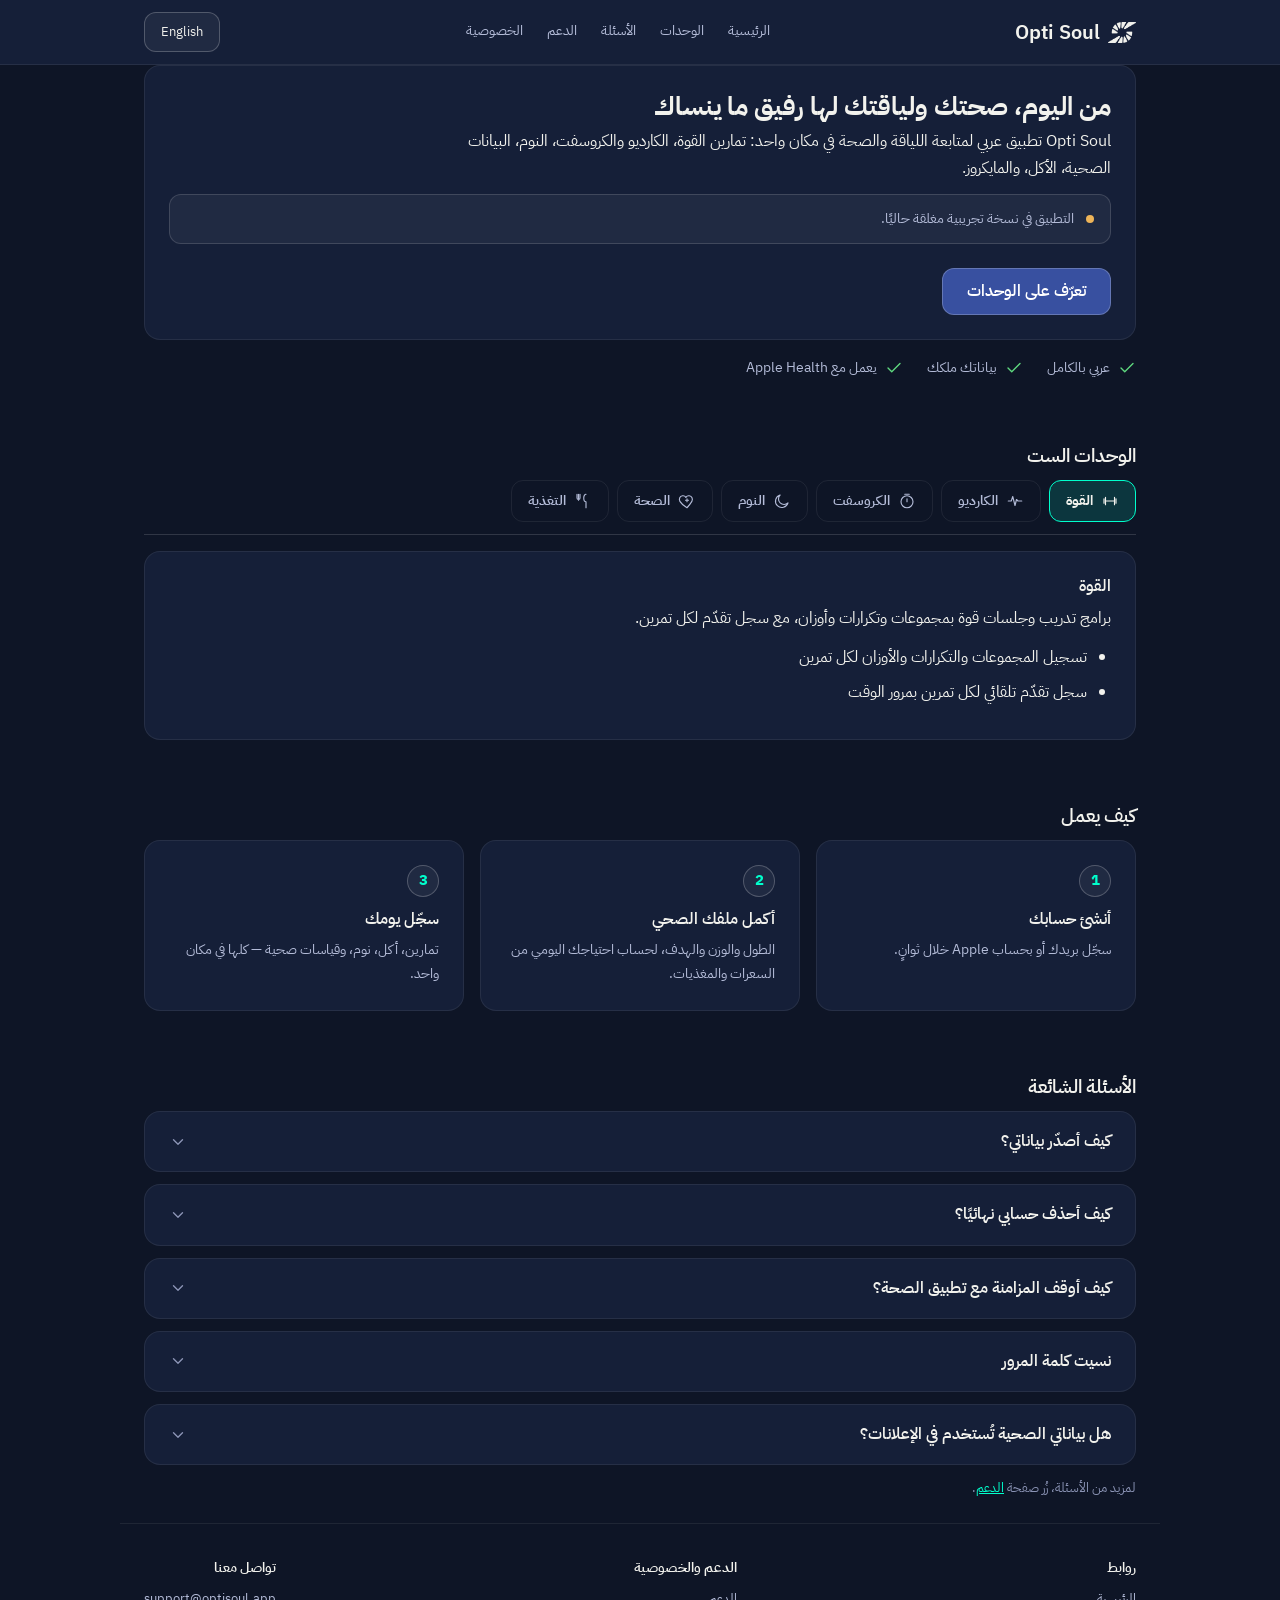
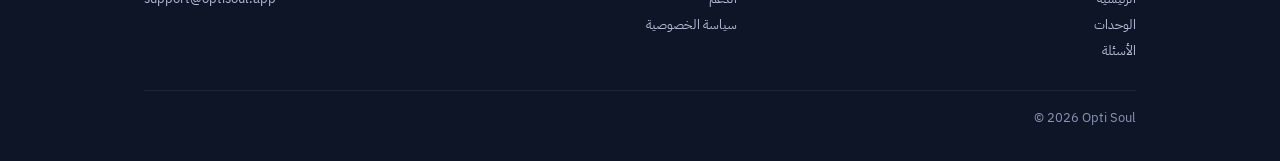
==== commit 70a162ad: "site: arabic typography rhythm, active tab affordance, scroll-margin, target sizes" ====
--- a/index.html
+++ b/index.html
@@ -25,8 +25,8 @@
 <meta name="twitter:description" content="تطبيق عربي لمتابعة اللياقة والصحة: تمارين القوة، الكارديو والكروسفت، النوم، البيانات الصحية، والتغذية، في مكان واحد.">
 <meta name="twitter:image" content="https://optisoul.app/assets/og/og-image.png">
 
-<link rel="preload" href="assets/fonts/IBMPlexSansArabic-Regular.ttf" as="font" type="font/ttf" crossorigin>
-<link rel="preload" href="assets/fonts/IBMPlexSansArabic-SemiBold.ttf" as="font" type="font/ttf" crossorigin>
+<link rel="preload" href="assets/fonts/IBMPlexSansArabic-Regular.woff2" as="font" type="font/woff2" crossorigin>
+<link rel="preload" href="assets/fonts/IBMPlexSansArabic-SemiBold.woff2" as="font" type="font/woff2" crossorigin>
 <link rel="stylesheet" href="assets/style.css">
 
 <script type="application/ld+json">
@@ -98,10 +98,7 @@
   </div>
 
   <div class="hero-actions">
-    <a class="btn btn-primary" href="mailto:support@optisoul.app?subject=Opti%20Soul%20Beta">
-      <span data-ar>انضم للنسخة التجريبية</span><span data-en hidden>Join the beta</span>
-    </a>
-    <a class="btn btn-secondary" href="#modules">
+    <a class="btn btn-primary" href="#modules">
       <span data-ar>تعرّف على الوحدات</span><span data-en hidden>Explore the modules</span>
     </a>
   </div>
--- a/assets/style.css
+++ b/assets/style.css
@@ -60,24 +60,30 @@
     "Segoe UI", Tahoma, Arial, sans-serif;
 }
 
-/* ---------- الخط المستضاف محليًا (assets/fonts/) — لا طلب خارجي ---------- */
+/* ---------- الخط المستضاف محليًا (assets/fonts/) — لا طلب خارجي ----------
+   woff2 مُولَّد فعليًا من ttf عبر fonttools (fontTools.ttLib.woff2) — خفض
+   69.7% بالمتوسط (730148 → 221560 بايت للأوزان الثلاثة). ttf يبقى fallback
+   للمتصفحات القديمة التي لا تدعم woff2. */
 @font-face {
   font-family: "IBM Plex Sans Arabic";
-  src: url("fonts/IBMPlexSansArabic-Regular.ttf") format("truetype");
+  src: url("fonts/IBMPlexSansArabic-Regular.woff2") format("woff2"),
+       url("fonts/IBMPlexSansArabic-Regular.ttf") format("truetype");
   font-weight: 400;
   font-style: normal;
   font-display: swap;
 }
 @font-face {
   font-family: "IBM Plex Sans Arabic";
-  src: url("fonts/IBMPlexSansArabic-SemiBold.ttf") format("truetype");
+  src: url("fonts/IBMPlexSansArabic-SemiBold.woff2") format("woff2"),
+       url("fonts/IBMPlexSansArabic-SemiBold.ttf") format("truetype");
   font-weight: 600;
   font-style: normal;
   font-display: swap;
 }
 @font-face {
   font-family: "IBM Plex Sans Arabic";
-  src: url("fonts/IBMPlexSansArabic-Bold.ttf") format("truetype");
+  src: url("fonts/IBMPlexSansArabic-Bold.woff2") format("woff2"),
+       url("fonts/IBMPlexSansArabic-Bold.ttf") format("truetype");
   font-weight: 700;
   font-style: normal;
   font-display: swap;
@@ -96,17 +102,29 @@
   * { animation-duration: 0.01ms !important; animation-iteration-count: 1 !important; transition-duration: 0.01ms !important; scroll-behavior: auto !important; }
 }
 
+/* الطباعة العربية — القيم مقيسة قبل التغيير: line-height:1.6 (نص)، 1.35/1.45
+   (h1/h2)، font-size:16px، بلا letter-spacing وبلا text-align صريح. القيم
+   الجديدة أدناه: 1.7 للنص الجاري (تباين رأسي أوسع للمحارف العربية، يمنع
+   قصّ النزول والتشكيل الذي يسبّبه ارتفاع سطر محسوب للاتينية)، 1.3 للعناوين،
+   letter-spacing:0 صريح (الحروف متصلة، أي تباعد يكسر الاتصال)، text-align:
+   start صريح (يورَّث لكل عنصر ابن، صفر استخدام لـ right). */
 body {
   background: var(--background);
   color: var(--text-primary);
   font-family: var(--font-family);
   font-weight: 400;
-  line-height: 1.6; /* bodyLarge — app_theme.dart:791 */
-  font-size: 16px;  /* bodyLarge */
+  line-height: 1.7;
+  font-size: 16px;
+  letter-spacing: 0;
+  text-align: start;
   min-width: 320px;
 }
 
-h1, h2, h3, .brand, .btn, label, button { font-family: var(--font-family); }
+@media (max-width: 640px) {
+  body { font-size: 17px; } /* حدّ أدنى 17px على الجوال — العربية تبدو أصغر بصريًا عند نفس الحجم الاسمي للاتينية */
+}
+
+h1, h2, h3, .brand, .btn, label, button { font-family: var(--font-family); line-height: 1.3; }
 
 /* ---------- تخطَّ إلى المحتوى ---------- */
 .skip-link {
@@ -235,8 +253,8 @@
   background: transparent;
   border: 1px solid var(--button-edge);
   border-radius: var(--r-button);
-  inline-size: 40px;
-  block-size: 40px;
+  inline-size: 44px;
+  block-size: 44px;
   cursor: pointer;
   flex: none;
 }
@@ -271,7 +289,21 @@
 main { max-width: 1040px; margin-inline: auto; padding-inline: var(--s5); }
 .content-narrow { max-width: 860px; margin-inline: auto; padding-inline: var(--s5); }
 
-section { scroll-margin-block-start: 84px; } /* يعوّض الترويسة الثابتة عند التنقّل الداخلي */
+/* ارتفاع الترويسة الثابتة — محسوب من صندوقها الفعلي وليس رقمًا عشوائيًا:
+   padding-block(s3=12px)×2 = 24px + أطول عنصر داخلي (نفس ارتفاع .nav-toggle
+   بعد رفعه إلى 44px لهدف اللمس — أطول من brand-mark 28px) = 44px + حد سفلي
+   1px = 69px. زائدًا مسافة تنفّس s4=16px قبل عنوان القسم = 85px. */
+:root { --header-block-size: 69px; }
+
+section {
+  scroll-margin-block-start: calc(var(--header-block-size) + var(--s4)); /* 85px — يعوّض الترويسة الثابتة عند التنقّل الداخلي (نقر أو Tab+Enter، كلاهما يُفعّل نفس رابط التجزئة) */
+}
+
+/* إيقاع رأسي بين الأقسام الرئيسية — s6×2=64px مشتقة من AppSpacing (لا رقم
+   عشوائي)، يفصل «الوحدات الست» عن «كيف يعمل» عن «الأسئلة» فصلًا واضحًا.
+   تتضامّ (collapse) مع الهامش السفلي للعنصر السابق (.trust-bar/.card) فتبقى
+   64px نهائيًا لا 64+سابق. */
+#modules, #how, #faq { margin-block-start: calc(var(--s6) * 2); }
 
 .card {
   background: var(--surface);
@@ -286,7 +318,6 @@
   font-weight: 700;
   color: var(--text-primary);
   margin: 0 0 var(--s1);
-  line-height: 1.35;
 }
 
 h2 {
@@ -296,7 +327,6 @@
   margin: var(--s6) 0 var(--s3);
   padding-block-start: var(--s5);
   border-block-start: 1px solid var(--hairline);
-  line-height: 1.45;
 }
 
 .card > h2:first-of-type,
@@ -304,9 +334,12 @@
 
 h3 { font-size: 16px; font-weight: 600; margin: var(--s5) 0 var(--s2); color: var(--text-primary); }
 
-p { margin: 0 0 var(--s3); color: var(--text-primary); }
-
-ul { margin: 0 0 var(--s3); padding-inline-start: var(--s5); }
+/* عرض أقصى للنص الجاري (~68ch) لمنع فقد العين موضعها عند سطر طويل يمتد
+   بعرض الشاشة كاملة. ch مبنية على عرض محرف "0" في اللاتينية وليست مقياسًا
+   دقيقًا للعربية، لكنها الأداة الوحيدة المتاحة بـCSS خام؛ رُوجعت بصريًا. */
+p { margin: 0 0 var(--s3); color: var(--text-primary); max-width: 68ch; }
+
+ul { margin: 0 0 var(--s3); padding-inline-start: var(--s5); max-width: 68ch; }
 li { margin-block-end: var(--s2); }
 
 .meta { color: var(--text-muted); font-size: 13px; margin: 0 0 var(--s1); }
@@ -334,9 +367,6 @@
 .btn-primary { background: var(--brand); color: var(--on-brand); border: 1px solid var(--button-edge); }
 .btn-primary:hover { background: #2E4189; transform: translateY(-1px); }
 
-.btn-secondary { background: transparent; color: var(--text-primary); border: 1px solid var(--button-edge); }
-.btn-secondary:hover { border-color: var(--stroke); transform: translateY(-1px); }
-
 .hero-actions { display: flex; flex-wrap: wrap; gap: var(--s3); margin-block-start: var(--s4); }
 
 /* ---------- شارة البيتا ---------- */
@@ -406,9 +436,14 @@
 [role="tab"] svg { inline-size: 18px; block-size: 18px; flex: none; }
 
 [role="tab"][aria-selected="true"] {
-  background: var(--input-fill);
+  /* خلفية + حد + وزن خط أثقل معًا — لا تمييز على إشارة واحدة (ضعاف البصر /
+     إضاءة قوية). لون التمييز (mask) مقيس من navIndicator في app_theme.dart:
+     interactive.withValues(alpha: 0.14) = rgba(0,255,204,0.14) — نفس تلوين
+     العنصر النشط في التطبيق، وليس brand. */
+  background: rgba(0, 255, 204, 0.14);
   border-color: var(--interactive);
   color: var(--text-primary);
+  font-weight: 700;
 }
 
 [role="tab"]:hover { color: var(--text-primary); border-color: var(--stroke); }
@@ -444,7 +479,7 @@
 .module-icon { inline-size: 28px; block-size: 28px; color: var(--interactive); flex: none; }
 .module-icon svg { display: block; inline-size: 100%; block-size: 100%; }
 .module strong { font-size: 15px; font-weight: 600; color: var(--text-primary); }
-.module span { font-size: 13px; color: var(--text-secondary); line-height: 1.6; }
+.module span { font-size: 13px; color: var(--text-secondary); line-height: 1.7; }
 
 /* ---------- كيف يعمل — خطوات مرقّمة ---------- */
 .steps {
@@ -605,6 +640,21 @@
   .site-nav a:last-child { border-block-end: 0; }
 
   .nav-toggle { display: flex; }
+
+  /* أهداف اللمس — WCAG 2.5.8: أي عنصر تفاعلي دون 44×44px يُرفَع بـ
+     min-block-size/min-inline-size (لا بزيادة حجم الخط) على الجوال فقط. */
+  .lang-toggle,
+  [role="tab"] {
+    min-block-size: 44px;
+    min-inline-size: 44px;
+  }
+
+  .site-nav a,
+  .footer-col a {
+    min-block-size: 44px;
+    display: flex;
+    align-items: center;
+  }
 }
 
 @media (min-width: 641px) and (max-width: 900px) {
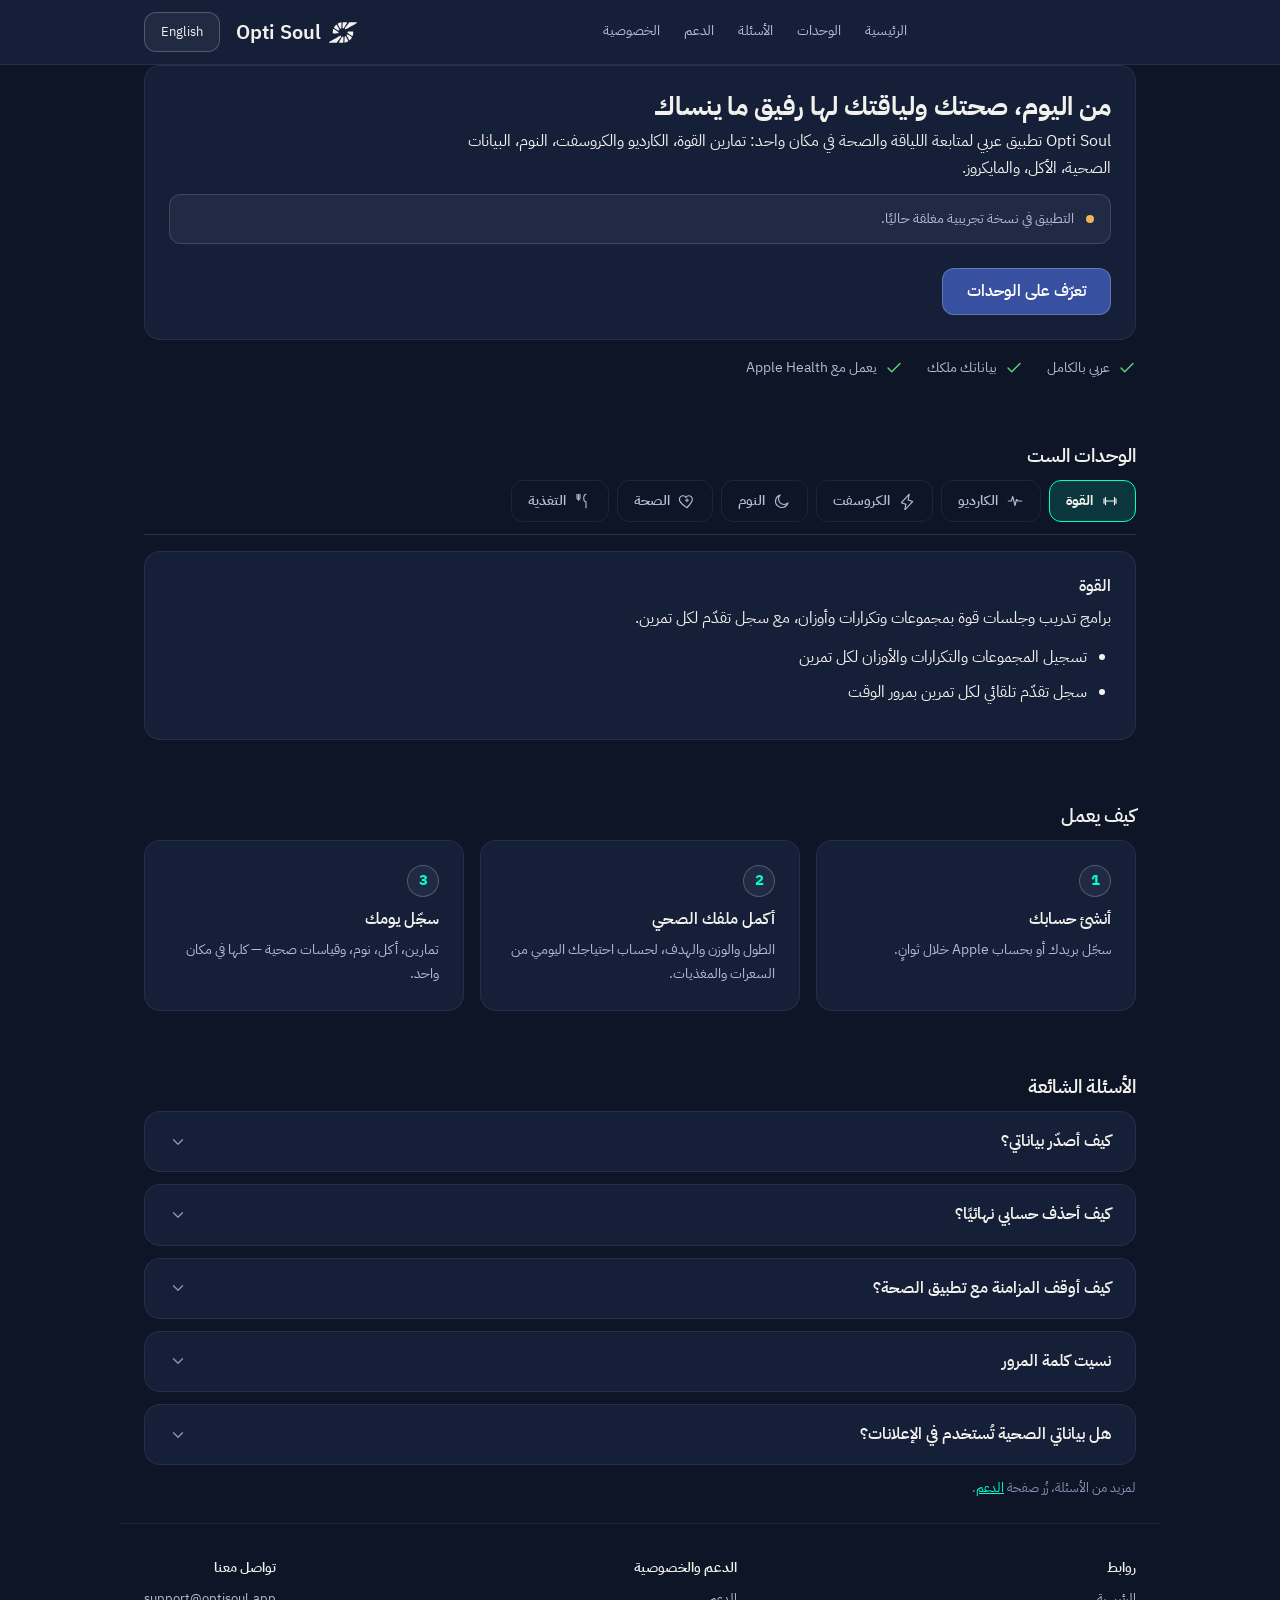
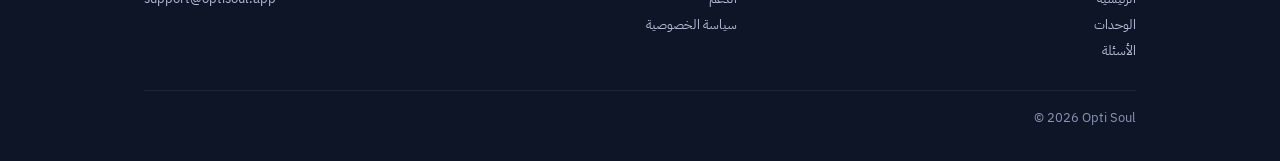
==== commit 52c8f9d7: "site: progressive enhancement — content visible without JS, CSS-only nav, logo weight, phosphor ligh" ====
--- a/index.html
+++ b/index.html
@@ -3,8 +3,25 @@
 <head>
 <meta charset="utf-8">
 <meta name="viewport" content="width=device-width, initial-scale=1">
+<script>
+(function () {
+  var html = document.documentElement;
+  html.classList.add("js");
+  /* شبكة أمان: لو تعذّر تحميل assets/js/nav.js (شبكة · حاجب إعلانات · خطأ
+     تحليل) يبقى المحتوى مخفيًا للأبد بصنف html.js وحده بلا هذا؛ نظهره
+     قسرًا بعد مهلة قصيرة إن لم يكن nav.js قد فعل ذلك عبر IntersectionObserver
+     أولًا. راجع assets/style.css (قواعد .reveal) لسياق الحل الكامل. */
+  setTimeout(function () {
+    var els = document.querySelectorAll(".reveal:not(.is-visible)");
+    for (var i = 0; i < els.length; i++) els[i].classList.add("is-visible");
+  }, 1500);
+})();
+</script>
 <title>Opti Soul — رفيقك في اللياقة والصحة</title>
 <meta name="description" content="Opti Soul — تطبيق عربي لمتابعة اللياقة والصحة: تمارين القوة، الكارديو والكروسفت، النوم، البيانات الصحية، والتغذية، في مكان واحد.">
+<link rel="icon" type="image/svg+xml" href="assets/brand/favicon.svg">
+<link rel="icon" type="image/png" sizes="32x32" href="assets/brand/favicon-32.png">
+<link rel="apple-touch-icon" href="assets/brand/favicon-180.png">
 <link rel="canonical" href="https://optisoul.app/">
 <link rel="alternate" hreflang="ar" href="https://optisoul.app/">
 <link rel="alternate" hreflang="en" href="https://optisoul.app/">
@@ -26,7 +43,7 @@
 <meta name="twitter:image" content="https://optisoul.app/assets/og/og-image.png">
 
 <link rel="preload" href="assets/fonts/IBMPlexSansArabic-Regular.woff2" as="font" type="font/woff2" crossorigin>
-<link rel="preload" href="assets/fonts/IBMPlexSansArabic-SemiBold.woff2" as="font" type="font/woff2" crossorigin>
+<link rel="preload" href="assets/fonts/IBMPlexSansArabic-Bold.woff2" as="font" type="font/woff2" crossorigin>
 <link rel="stylesheet" href="assets/style.css">
 
 <script type="application/ld+json">
@@ -56,25 +73,28 @@
       <span class="brand-name">Opti Soul</span>
     </a>
 
-    <nav class="site-nav" id="siteNav" aria-label="التنقّل الرئيسي">
-      <a href="#top"><span data-ar>الرئيسية</span><span data-en hidden>Home</span></a>
-      <a href="#modules"><span data-ar>الوحدات</span><span data-en hidden>Modules</span></a>
-      <a href="#faq"><span data-ar>الأسئلة</span><span data-en hidden>FAQ</span></a>
-      <a href="support.html"><span data-ar>الدعم</span><span data-en hidden>Support</span></a>
-      <a href="privacy.html"><span data-ar>الخصوصية</span><span data-en hidden>Privacy</span></a>
-    </nav>
-
     <div class="header-actions">
       <button id="langBtn" class="lang-toggle" type="button">English</button>
-      <button id="navToggle" class="nav-toggle" type="button" aria-expanded="false" aria-controls="siteNav">
+    </div>
+
+    <details class="nav-disclosure" id="navDisclosure" open>
+      <summary class="nav-toggle" id="navToggle" aria-controls="siteNav" aria-expanded="true">
         <span class="bar-line" aria-hidden="true"></span>
         <span class="bar-line" aria-hidden="true"></span>
         <span class="bar-line" aria-hidden="true"></span>
         <span class="sr-only">
-          <span data-ar>فتح القائمة</span><span data-en hidden>Open menu</span>
+          <span data-ar>فتح القائمة أو إغلاقها</span><span data-en hidden>Open or close the menu</span>
         </span>
-      </button>
-    </div>
+      </summary>
+
+      <nav class="site-nav" id="siteNav" aria-label="التنقّل الرئيسي" data-aria-label-ar="التنقّل الرئيسي" data-aria-label-en="Main navigation">
+        <a href="#top"><span data-ar>الرئيسية</span><span data-en hidden>Home</span></a>
+        <a href="#modules"><span data-ar>الوحدات</span><span data-en hidden>Modules</span></a>
+        <a href="#faq"><span data-ar>الأسئلة</span><span data-en hidden>FAQ</span></a>
+        <a href="support.html"><span data-ar>الدعم</span><span data-en hidden>Support</span></a>
+        <a href="privacy.html"><span data-ar>الخصوصية</span><span data-en hidden>Privacy</span></a>
+      </nav>
+    </details>
   </div>
 </header>
 
@@ -124,7 +144,7 @@
 <section id="modules" class="reveal" aria-labelledby="modules-heading">
   <h2 id="modules-heading"><span data-ar>الوحدات الست</span><span data-en hidden>The Six Modules</span></h2>
 
-  <div class="tablist" role="tablist" aria-label="الوحدات">
+  <div class="tablist" role="tablist" aria-label="الوحدات" data-aria-label-ar="الوحدات" data-aria-label-en="Modules">
     <button role="tab" id="tab-strength" aria-controls="panel-strength" aria-selected="true" tabindex="0">
       <svg viewBox="0 0 24 24" fill="none" stroke="currentColor" stroke-width="1.5" stroke-linecap="round" stroke-linejoin="round" aria-hidden="true"><path d="M4 9v6M6 7v10M18 7v10M20 9v6M6 12h12"/></svg>
       <span data-ar>القوة</span><span data-en hidden>Strength</span>
@@ -134,7 +154,13 @@
       <span data-ar>الكارديو</span><span data-en hidden>Cardio</span>
     </button>
     <button role="tab" id="tab-crossfit" aria-controls="panel-crossfit" aria-selected="false" tabindex="-1">
-      <svg viewBox="0 0 24 24" fill="none" stroke="currentColor" stroke-width="1.5" stroke-linecap="round" stroke-linejoin="round" aria-hidden="true"><circle cx="12" cy="13" r="8"/><path d="M12 13V9M9 3h6"/></svg>
+      <!-- Phosphor Regular "lightning" (U+E2DE) — نفس أيقونة الكروسفت الحقيقية في
+           التطبيق (os_icon.dart:538, PhosphorIconsRegular.lightning). مستخرجة
+           بـfontTools من lib/fonts/Phosphor.ttf داخل حزمة phosphoricons_flutter
+           في ~/.pub-cache، لا رسم يدوي. مسار مملوء (fill) لا محدَّد (stroke) —
+           هذا هو التمثيل الحقيقي لغليف الخط، يخالف أسلوب الأيقونات الخمس
+           الأخرى عمدًا (انظر التقرير). -->
+      <svg viewBox="0 0 1024 1024" aria-hidden="true"><g transform="scale(1,-1) translate(0,-1024)"><path fill="currentColor" d="M863 487Q861 495 856.0 501.0Q851 507 843 510L613 596L671 890Q672 891 672.0 892.5Q672 894 672 896Q672 909 662.5 918.5Q653 928 640 928Q633 928 627.0 925.0Q621 922 617 918L169 438Q165 433 162.5 427.5Q160 422 160 416Q160 405 165.5 397.0Q171 389 180 386H181L411 299L353 6Q352 5 352.0 3.5Q352 2 352 0Q352 -13 361.5 -22.5Q371 -32 384 -32Q391 -32 397.0 -29.0Q403 -26 407 -22L855 458Q859 463 861.5 468.5Q864 474 864 480Q864 482 864.0 484.0Q864 486 863 488V487ZM437 104 479 314Q480 315 480.0 316.5Q480 318 480 320Q480 330 474.5 338.0Q469 346 460 350H459L248 429L586 792L545 582Q544 581 544.0 579.5Q544 578 544 576Q544 566 549.5 558.0Q555 550 564 546H565L776 467Z"/></g></svg>
       <span data-ar>الكروسفت</span><span data-en hidden>CrossFit</span>
     </button>
     <button role="tab" id="tab-sleep" aria-controls="panel-sleep" aria-selected="false" tabindex="-1">
--- a/assets/style.css
+++ b/assets/style.css
@@ -7,11 +7,13 @@
    ===================================================================== */
 
 :root {
-  /* الألوان — AppPalette.dark (app_theme.dart:128-170) */
+  /* الألوان — AppPalette.dark (app_theme.dart:128-170). لا رمز مُعرَّف هنا
+     بلا استهلاك فعلي في هذا الملف — grep -oE 'var\(--[a-zA-Z0-9-]+' يجب أن
+     يطابق كل متغيّر أدناه؛ رموز AppPalette الأخرى (surface-elevated-top/
+     bottom · error · on-colored · accent-fill) لا استخدام فعليًا لها في
+     هذا الموقع البسيط فحُذفت بدل تركها معرَّفة بلا استهلاك. */
   --background: #0E1526;         /* AMEND-10 */
   --surface: #151F38;            /* AMEND-10 */
-  --surface-elevated-top: #1B2745;    /* AMEND-10 */
-  --surface-elevated-bottom: #131C36; /* AMEND-10 */
   --text-primary: #F2F2ED;
   --text-secondary: #B4BCD8;
   --text-muted: #8A93B4;
@@ -20,10 +22,7 @@
   --stroke: #7C93E8;
   --success: #5FD97F;
   --warning: #EDB458;
-  --error: #E8705F;
   --on-brand: #FFFFFF;
-  --on-colored: #151931;
-  --accent-fill: #00FFCC;
   --on-accent-fill: #0A2A22;     /* AMEND-4 — ثابت في الوضعين */
 
   /* الطبقات الشفافة — نفس نِسَب alpha في AppPalette.dark */
@@ -41,11 +40,9 @@
   --s5: 24px;
   --s6: 32px;
 
-  /* أنصاف الأقطار — AppRadii (app_theme.dart:701-716) */
+  /* أنصاف الأقطار — AppRadii (app_theme.dart:701-716) — فقط ما يُستهلك فعليًا */
   --r-card: 16px;
   --r-button: 12px;
-  --r-input: 12px;
-  --r-sheet: 24px;
 
   /* الظل — AppShadows.floating (app_theme.dart:737-747): Color(0x59000000) */
   --shadow-floating: 0 4px 12px rgba(0, 0, 0, 0.35);
@@ -186,11 +183,15 @@
 }
 
 .brand-mark {
+  /* SVG متجه مُستخرَج بـpotrace من نفس ألفا-قناع opti-soul-mark.png الأصلي
+     (يبقى في المستودع كمصدر)، تحقّق التطابق بفارق متوسط 1.18/255 بكسل عبر
+     مقارنة ألفا مباشرة. حجم أصغر بـ94% (8.3KB مقابل 144.7KB)، وحادّ في أي
+     دقّة شاشة لأنه متجهي لا نقطي — يحلّ سؤال الحدّة على 2x/3x نهائيًا. */
   inline-size: 28px;
   block-size: 28px;
   background-color: var(--text-primary);
-  -webkit-mask-image: url("brand/opti-soul-mark.png");
-  mask-image: url("brand/opti-soul-mark.png");
+  -webkit-mask-image: url("brand/opti-soul-mark.svg");
+  mask-image: url("brand/opti-soul-mark.svg");
   -webkit-mask-size: contain;
   mask-size: contain;
   -webkit-mask-repeat: no-repeat;
@@ -201,6 +202,18 @@
 }
 
 .brand-name { direction: ltr; unicode-bidi: isolate; }
+
+/* القائمة المنسدلة للجوال — details/summary أصيل، يعمل بلا JS: الحالة
+   المفتوحة/المغلقة سمة HTML حقيقية (open)، لا صنف يديره JS. summary هو
+   الابن الأول إلزاميًا (شرط المتصفح ليعمل كمشغّل)، فانتقل زر الهامبرغر
+   في DOM إلى ما بعد .header-actions؛ رُتِّب بصريًا بـorder على سطح المكتب
+   فقط ليعود بين الشعار والإجراءات كما كان (انظر ترتيب @media(min-width:641px)
+   أدناه). */
+.nav-disclosure { margin: 0; }
+
+.nav-disclosure summary.nav-toggle { list-style: none; }
+.nav-disclosure summary.nav-toggle::-webkit-details-marker { display: none; }
+.nav-disclosure summary.nav-toggle::marker { content: ""; }
 
 .site-nav {
   display: flex;
@@ -249,7 +262,7 @@
   flex-direction: column;
   justify-content: center;
   align-items: center;
-  gap: 4px;
+  gap: var(--s1);
   background: transparent;
   border: 1px solid var(--button-edge);
   border-radius: var(--r-button);
@@ -269,8 +282,13 @@
     opacity var(--motion-fast) var(--motion-curve);
 }
 
+/* تحويل الهامبرغر إلى X — مرتبط بسمة [open] الأصيلة (يعمل بلا JS)، وأيضًا
+   بـaria-expanded إن ضبطها JS كطبقة دفاع إضافية (اتفاق الحالتين لا يضرّ). */
+.nav-disclosure[open] > summary.nav-toggle .bar-line:nth-child(1),
 .nav-toggle[aria-expanded="true"] .bar-line:nth-child(1) { transform: translateY(6px) rotate(45deg); }
+.nav-disclosure[open] > summary.nav-toggle .bar-line:nth-child(2),
 .nav-toggle[aria-expanded="true"] .bar-line:nth-child(2) { opacity: 0; }
+.nav-disclosure[open] > summary.nav-toggle .bar-line:nth-child(3),
 .nav-toggle[aria-expanded="true"] .bar-line:nth-child(3) { transform: translateY(-6px) rotate(-45deg); }
 
 .sr-only {
@@ -572,18 +590,34 @@
 .tile strong { display: block; color: var(--text-primary); font-size: 16px; margin-block-end: var(--s1); }
 .tile span { color: var(--text-secondary); font-size: 13px; }
 
-/* ---------- ظهور تدريجي عند التمرير ---------- */
+/* ---------- ظهور تدريجي عند التمرير ----------
+   الافتراض: مرئي (opacity:1) بلا أي شرط — هذا ما يراه أي زائر/زاحف لا
+   ينفّذ JS. الإخفاء نفسه مشروط بـhtml.js (يضيفها سكربت مضمَّن صغير في
+   <head> كل صفحة، قبل هذا الملف، لا داخل nav.js) — فلا يُخفى شيء إلا وقد
+   ثبت أن JS يعمل فعلًا. هذا يغطي الحالات الثلاث بقاعدة واحدة: بلا JS
+   (html.js غائبة، لا إخفاء) · JS يعمل (nav.js يُظهر عبر IntersectionObserver)
+   · JS يعمل لكن nav.js فشل تحميله (شبكة أمان setTimeout في السكربت
+   المضمَّن نفسه يُظهر كل شيء بعد 1.5 ثانية إن لم يظهر بالفعل). */
 .reveal {
+  opacity: 1;
+  transform: none;
+}
+
+html.js .reveal {
   opacity: 0;
   transform: translateY(12px);
   transition: opacity var(--motion-medium) var(--motion-curve),
     transform var(--motion-medium) var(--motion-curve);
 }
 
-.reveal.is-visible { opacity: 1; transform: translateY(0); }
+html.js .reveal.is-visible { opacity: 1; transform: translateY(0); }
 
 @media (prefers-reduced-motion: reduce) {
-  .reveal { opacity: 1; transform: none; transition: none; }
+  html.js .reveal, .reveal {
+    opacity: 1;
+    transform: none;
+    transition: none;
+  }
 }
 
 /* ---------- التذييل ---------- */
@@ -635,7 +669,9 @@
     box-shadow: var(--shadow-floating);
   }
 
-  .site-nav.is-open { display: flex; }
+  /* الإظهار مربوط بسمة [open] الأصيلة لعنصر details — لا صنف JS. الابن
+     المباشر > يمنع تطابق روابط أخرى بالخطأ. */
+  .nav-disclosure[open] > .site-nav { display: flex; }
   .site-nav a { padding-block: var(--s3); border-block-end: 1px solid var(--border); }
   .site-nav a:last-child { border-block-end: 0; }
 
@@ -657,6 +693,20 @@
   }
 }
 
+@media (min-width: 641px) {
+  /* سطح المكتب: القائمة مفتوحة دائمًا (سمة open ثابتة في HTML)، summary
+     مخفي بقاعدة .nav-toggle{display:none} الافتراضية أعلاه، فلا يبقى من
+     details سوى .site-nav. display:contents يزيل صندوق details نفسه من
+     التخطيط فيتصرّف .site-nav كعنصر flex مباشر في .bar (يستعيد flex:1 +
+     justify-content:center كما كان قبل التبويبات إلى details)، وorder
+     يعيد الترتيب البصري: الشعار ← الوحدات ← إجراءات الترويسة، رغم أن
+     details يقع بعد .header-actions في DOM (تطلّبه كون summary ابنًا أول
+     إلزاميًا). */
+  .brand { order: 1; }
+  .nav-disclosure { order: 2; display: contents; }
+  .header-actions { order: 3; }
+}
+
 @media (min-width: 641px) and (max-width: 900px) {
   .modules { grid-template-columns: repeat(2, 1fr); }
   .steps { grid-template-columns: 1fr; }
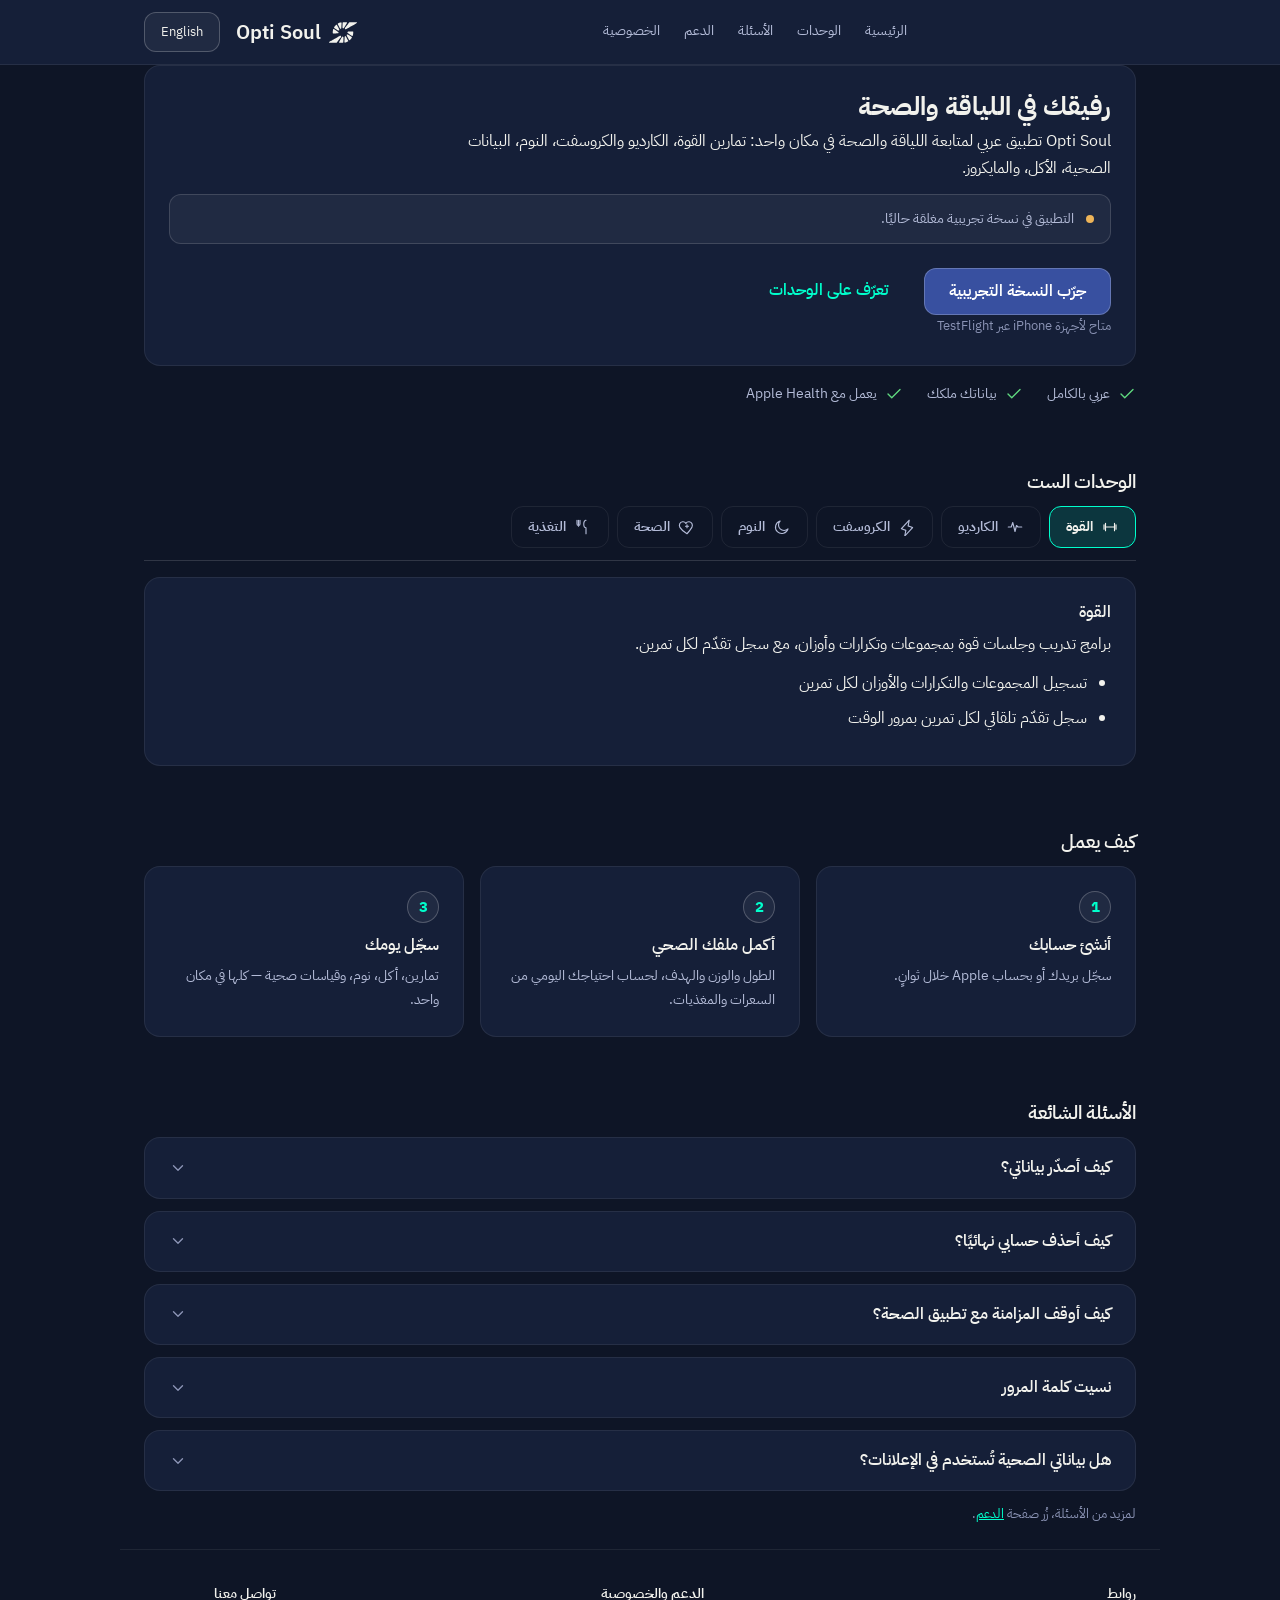
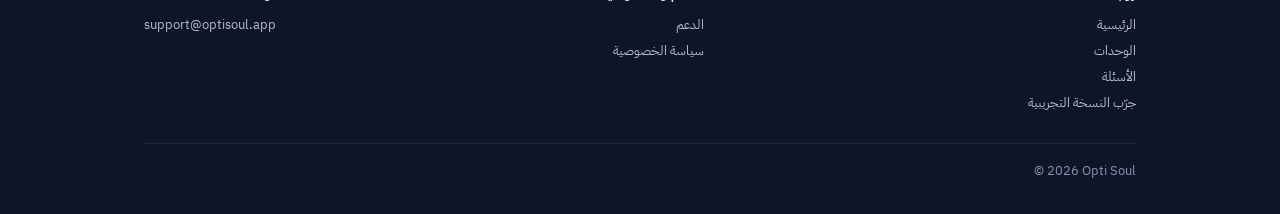
==== commit b4049836: "site: light mode default, download CTA, formal Arabic hero, remove hreflang Decision 2: inline prefe" ====
--- a/index.html
+++ b/index.html
@@ -17,15 +17,25 @@
   }, 1500);
 })();
 </script>
+<script>
+(function () {
+  var mql = matchMedia("(prefers-color-scheme: dark)");
+  document.documentElement.classList.toggle("dark", mql.matches);
+  mql.addEventListener("change", function (e) {
+    document.documentElement.classList.toggle("dark", e.matches);
+  });
+})();
+</script>
 <title>Opti Soul — رفيقك في اللياقة والصحة</title>
 <meta name="description" content="Opti Soul — تطبيق عربي لمتابعة اللياقة والصحة: تمارين القوة، الكارديو والكروسفت، النوم، البيانات الصحية، والتغذية، في مكان واحد.">
 <link rel="icon" type="image/svg+xml" href="assets/brand/favicon.svg">
 <link rel="icon" type="image/png" sizes="32x32" href="assets/brand/favicon-32.png">
 <link rel="apple-touch-icon" href="assets/brand/favicon-180.png">
 <link rel="canonical" href="https://optisoul.app/">
-<link rel="alternate" hreflang="ar" href="https://optisoul.app/">
-<link rel="alternate" hreflang="en" href="https://optisoul.app/">
-<link rel="alternate" hreflang="x-default" href="https://optisoul.app/">
+<!-- At App Store launch: <meta name="apple-itunes-app" content="app-id=APPLE_ID"> + official App Store badge replaces the TestFlight button — developer follow-up -->
+
+<meta name="theme-color" media="(prefers-color-scheme: light)" content="#F2F2ED">
+<meta name="theme-color" media="(prefers-color-scheme: dark)" content="#0D0F1D">
 
 <meta property="og:type" content="website">
 <meta property="og:site_name" content="Opti Soul">
@@ -44,6 +54,8 @@
 
 <link rel="preload" href="assets/fonts/IBMPlexSansArabic-Regular.woff2" as="font" type="font/woff2" crossorigin>
 <link rel="preload" href="assets/fonts/IBMPlexSansArabic-Bold.woff2" as="font" type="font/woff2" crossorigin>
+<link rel="preload" href="assets/fonts/IBMPlexSansArabic-SemiBold.woff2" as="font" type="font/woff2" crossorigin>
+<link rel="stylesheet" href="assets/tokens.css">
 <link rel="stylesheet" href="assets/style.css">
 
 <script type="application/ld+json">
@@ -56,7 +68,7 @@
   "description": "تطبيق عربي لمتابعة اللياقة والصحة: تمارين القوة، الكارديو والكروسفت، النوم، البيانات الصحية، والتغذية، في مكان واحد.",
   "url": "https://optisoul.app/",
   "image": "https://optisoul.app/assets/og/og-image.png",
-  "inLanguage": ["ar", "en"]
+  "inLanguage": "ar"
 }
 </script>
 </head>
@@ -103,8 +115,8 @@
 <!-- ==================== القسم البطولي ==================== -->
 <section id="top" class="card reveal">
   <h1>
-    <span data-ar>من اليوم، صحتك ولياقتك لها رفيق ما ينساك</span>
-    <span data-en hidden>From today, your health and fitness have a companion that never forgets</span>
+    <span data-ar>رفيقك في اللياقة والصحة</span>
+    <span data-en hidden>Your fitness and health companion</span>
   </h1>
   <p>
     <span data-ar><span class="ltr">Opti Soul</span> تطبيق عربي لمتابعة اللياقة والصحة في مكان واحد: تمارين القوة، الكارديو والكروسفت، النوم، البيانات الصحية، الأكل، والمايكروز.</span>
@@ -118,10 +130,17 @@
   </div>
 
   <div class="hero-actions">
-    <a class="btn btn-primary" href="#modules">
+    <a class="btn btn-primary" href="https://testflight.apple.com/join/4Tu2C73k" target="_blank" rel="noopener">
+      <span data-ar>جرّب النسخة التجريبية</span><span data-en hidden>Try the beta</span>
+    </a>
+    <a class="btn btn-secondary" href="#modules">
       <span data-ar>تعرّف على الوحدات</span><span data-en hidden>Explore the modules</span>
     </a>
   </div>
+  <p class="meta">
+    <span data-ar>متاح لأجهزة iPhone عبر TestFlight</span>
+    <span data-en hidden>Available for iPhone via TestFlight</span>
+  </p>
 </section>
 
 <!-- ==================== شريط الثقة ==================== -->
@@ -287,7 +306,7 @@
       <span><span data-ar>نسيت كلمة المرور</span><span data-en hidden>I forgot my password</span></span>
       <svg class="faq-caret" viewBox="0 0 24 24" fill="none" stroke="currentColor" stroke-width="1.8" stroke-linecap="round" stroke-linejoin="round" aria-hidden="true"><path d="m6 9 6 6 6-6"/></svg>
     </summary>
-    <p><span data-ar>من شاشة الدخول اضغط «نسيت كلمة المرور؟» وأدخل بريدك، وبيوصلك رابط لتعيين كلمة مرور جديدة.</span><span data-en hidden>On the sign-in screen tap "Forgot your password?" and enter your email. You'll receive a link to set a new password.</span></p>
+    <p><span data-ar>من شاشة الدخول اضغط «نسيت كلمة المرور؟» وأدخل بريدك، وسيصلك رابط لتعيين كلمة مرور جديدة.</span><span data-en hidden>On the sign-in screen tap "Forgot your password?" and enter your email. You'll receive a link to set a new password.</span></p>
   </details>
 
   <details class="faq-item">
@@ -315,6 +334,7 @@
     <a href="#top"><span data-ar>الرئيسية</span><span data-en hidden>Home</span></a>
     <a href="#modules"><span data-ar>الوحدات</span><span data-en hidden>Modules</span></a>
     <a href="#faq"><span data-ar>الأسئلة</span><span data-en hidden>FAQ</span></a>
+    <a href="https://testflight.apple.com/join/4Tu2C73k" target="_blank" rel="noopener"><span data-ar>جرّب النسخة التجريبية</span><span data-en hidden>Try the beta</span></a>
   </div>
   <div class="footer-col">
     <strong><span data-ar>الدعم والخصوصية</span><span data-en hidden>Support &amp; Privacy</span></strong>
--- a/assets/tokens.css
+++ b/assets/tokens.css
@@ -0,0 +1,252 @@
+/* ============================================================================
+   Opti Soul — tokens.css
+   مصدر واحد للتوكِنات. يُستورد في اللوحين والموقع؛ لا يعلن أحدهم توكِنًا محليًّا.
+   مشتق من العلامة #151931 (صبغة 231°) ومن #F2F2ED — مقيسين من opti-soul-mark.png.
+   البنية على نمط shadcn (:root / .dark) بأسمائها وأدوارها؛ القيم قيم Opti Soul.
+   ⚠️ غير معتمد في DS الحاكم بعد. الأسبقية: الكود والقاعدة ← DS v2.0 ← هذا الملف.
+
+   AMEND-15/16/17 (هذه الدفعة): النظام أحادي اللون في واجهة التطبيق — الهوية
+   #3850A0/#7C93E8 والأكسنت #00FFCC والشفق (أورورا) كلها تنسحب من أدوار
+   الواجهة. اللون يبقى فقط للدلالة (نجاح/تحذير/خطأ) والماكروز والبيانات
+   (حلقات/رسوم/نوم) — تلك الأخيرة بمقياس تركواز واحد جديد (--data-*).
+   الأزرار/العناصر/التنقّل/الحقول: كتلة أحادية معكوسة (أبيض في الداكن ·
+   أسود في الفاتح) — لا لون علامة. التركيز: سماكة حدّ لا لون خاص — انظر
+   :focus-visible أسفل الملف.
+   ============================================================================ */
+
+:root {
+  /* ── الأسطح ── */
+  --background:            #F2F2ED;
+  --surface:               #FFFFFF;
+  --elev-top:              #FFFFFF;
+  --elev-bot:              #F7F7F4;
+  --surface-elevated:      linear-gradient(180deg, var(--elev-top), var(--elev-bot));
+  --card:                  #FFFFFF;
+  --popover:               #FFFFFF;
+
+  /* ── النص ── */
+  --foreground:            #151931;   /* 15.39 على الخلفية */
+  --card-foreground:       #151931;
+  --popover-foreground:    #151931;
+  --muted-foreground:      #4B506B;   /* 7.03 */
+
+  /* ── الحدود والحقول ── */
+  --border:                #C5C9DB;
+  --input:                 #FFFFFF;
+  --input-border:          #C5C9DB;
+  /* --ring: كانت أكسنت #00FFCC — AMEND-17: التركيز الآن حدّ محايد أثقل لا
+     لون خاص. تُبقى مُعرَّفة (تفاديًا لكسر أي استهلاك لوحي قائم) لكن تُشير
+     إلى حبر محايد، لا صبغة. انظر --focus-weight وقاعدة :focus-visible أسفل. */
+  --ring:                  var(--foreground);
+
+  /* ── الأدوار — AMEND-15: كتلة معكوسة أحادية بدل لون الهوية.
+     primary/primary-foreground يتبادلان مكان الحبر/الخلفية حرفيًّا: كتلة
+     سوداء على نص أبيض في الفاتح، وكتلة بيضاء على نص أسود في الداكن —
+     "معكوسة" بمعنى معاكسة لسطح الخلفية المحيط بها في كل وضع. ── */
+  --primary:               var(--foreground);
+  --primary-foreground:    var(--background);
+  --secondary:             #FFFFFF;
+  --secondary-foreground:  #151931;
+  --muted:                 #F7F7F4;
+
+  /* ── الدلالة — لون واحد للوضعين، بقرار المالك. الأكسنت #00FFCC تقاعد
+     (AMEND-17) — كان الدور الوحيد غير الدلالي هنا؛ لا يُستبدَل بلون آخر،
+     الإنجاز/الحالة النشطة تُعرَض الآن بالكتلة الأحادية (primary) أو
+     بالدلالة الفعلية (success) حسب السياق، لا بلون طاقة خاص. ── */
+  --success:               #5FD97F;
+  --warning:               #E8A54E;
+  --danger:                #E8705F;
+  --destructive:           #E8705F;   /* اسم shadcn، بقيمة danger — لا لون ثانٍ */
+  --destructive-foreground:#F2F2ED;
+
+  /* ── الماكروز — تحتفظ بلونها، غير متأثرة بالتحوّل الأحادي (القرار
+     يستثنيها صراحة) ── */
+  --macro-protein:         #7C93E8;
+  --macro-carbs:           #FFDB46;
+  --macro-fat:             #E8A54E;
+
+  /* ── مقياس البيانات — تركواز واحد، صبغة واحدة، كلا الوضعين (AMEND-16).
+     11 وقفة من `50` (الأفتح) إلى `950` (الأغمق) — قيم مطلقة لا تتغيّر
+     بين الوضعين؛ الأدوار أسفل تختار الوقفة المناسبة لكل وضع. اللون هنا
+     محصور بثلاثة استعمالات فقط: الحلقات · الرسوم · مراحل النوم — لا شيء
+     غيرها (لا أزرار، لا تنقّل، لا حقول). ── */
+  --data-50:               #F3FAF9;
+  --data-100:              #D7F0EE;
+  --data-200:              #B0DFDC;
+  --data-300:              #80C8C6;
+  --data-400:              #56ABAB;
+  --data-500:              #3C8F90;
+  --data-600:              #2E7073;
+  --data-700:              #285A5D;
+  --data-800:              #24494B;
+  --data-900:              #213E40;
+  --data-950:              #132D30;
+
+  /* ── الحلقات (تقدّم/أهداف) — تدرّج + رأس متوهّج، فاتح: وقفات أغمق
+     (الخلفية فاتحة فتحتاج تشبّعًا أعلى للتباين) ── */
+  --data-ring-start:       var(--data-600);
+  --data-ring-end:         var(--data-800);
+  --data-ring-head:        var(--data-900);
+
+  /* ── الرسوم البيانية — سلسلة واحدة ── */
+  --data-chart-single:     var(--data-700);
+  /* ── الرسوم البيانية — عدّة سلاسل، حتى 3 ألوان صريحة. سلسلة رابعة
+     تحتاج نمطًا (خط متقطّع/نقطي/نسيج) لا وقفة تركواز رابعة — DS-C4
+     إلزامية (اللون ليس القناة الوحيدة أصلًا، وأربع درجات من نفس الصبغة
+     مائلة للتشابه البصري بدون نمط مرافق). ── */
+  --data-chart-1:          var(--data-600);
+  --data-chart-2:          var(--data-800);
+  --data-chart-3:          var(--data-950);
+
+  /* ── مراحل النوم — مرتّبة على نفس المقياس، عميق → ريم. الثلاثة كلها
+     الآن من قرار مالك مباشر (30 أغسطس 2026): «خفيف» كانت مُستنتَجة
+     بالمنتصف بين عميق/ريم (400 داكن · 800 فاتح) — استُبدلت بـ300/700.
+     استيقاظ يبقى تحذير (لا تركواز) — دلالة لا بيانات. ── */
+  --data-sleep-deep:        var(--data-950);
+  --data-sleep-light:       var(--data-700);   /* قرار مالك (30 أغسطس 2026) — يستبدل القيمة المُستنتَجة 800 */
+  --data-sleep-rem:         var(--data-600);
+  --data-sleep-awake:       var(--warning);
+
+  /* ── نصف القطر — مقيس من lib/core/app_theme.dart:704-708 (AppRadii)
+     لا من الملحق ولا من اللوحين: كلاهما كان يحمل سلّمًا مخالفًا للكود الحيّ.
+     الأسماء بالدور لا بالحجم، لأن هذا ما يفعله AppRadii. ── */
+  --radius-button: 12px;   /* AppRadii.button */
+  --radius-input:  12px;   /* AppRadii.input */
+  --radius-snack:  12px;   /* AppRadii.snackBar */
+  --radius-card:   16px;   /* AppRadii.card */
+  --radius-sheet:  24px;   /* AppRadii.sheet */
+  --radius-pill:   999px;  /* لا نظير في AppRadii — للحبّات الدائرية */
+
+  /* أسماء اللوحين، مربوطة بالأدوار أعلاه — لا سلّم ثانٍ */
+  --r-xs: var(--radius-button);
+  --r-sm: var(--radius-button);
+  --r-md: var(--radius-card);
+  --r-lg: var(--radius-sheet);
+  --r-xl: var(--radius-pill);
+
+  /* ── الحركة — سلّم DS v2.0 الحاكم حرفيًا ── */
+  --dur-fast: 120ms;  --dur-base: 200ms;  --dur-std: 300ms;
+  --dur-scenic: 450ms; --dur-narrative: 800ms;
+  --ease-standard: cubic-bezier(0.215, 0.61, 0.355, 1);   /* easeOutCubic */
+  --ease-rings:    cubic-bezier(0.165, 0.84, 0.44, 1);    /* easeOutQuart */
+  --dur-celebration: 1200ms;  /* AMEND-11 مقترح — غالق · رقم قياسي · إنهاء جلسة */
+
+  /* ── التركيز — سماكة حدّ لا لون خاص (AMEND-17). كان --focus هالة أكسنت
+     ملوَّنة؛ الإشارة الآن سماكة الحدّ وحدها فوق حبر محايد. ── */
+  --focus-weight:          3px;
+
+  /* ── أسماء اللوحين والموقع (المستهلك الفعلي) ─────────────────────────────
+     ليست أسماء بديلة: هي الأسماء المستعملة في كل var() في اللوحين. أُبقيت
+     كما هي لئلا تُعاد كتابة 32 موضعًا، وقيمها من العائلة المعتمدة.
+     AMEND-17: --brand و--accent-ink كانتا تحملان لون الهوية/نصّه — أُعيد
+     توجيههما إلى الحبر المحايد (نفس primary/primary-foreground أعلاه) بدل
+     حذفهما، فلا ينكسر أي استهلاك لوحي قائم؛ إعادة تسمية 32 الموضع نفسها
+     خارج نطاق هذه الدفعة (توكِنات فقط، لا Dart ولا تعديل بنية اللوحين). */
+  --bg:                    #F2F2ED;
+  --elevated:              #FFFFFF;   /* للاستعمالات غير المتدرّجة فقط */
+  --stroke:                #C5C9DB;
+  --text:                  #151931;
+  --text-2:                #4B506B;
+  --brand:                 var(--primary);       /* كانت #3850A0 — أُعيد توجيهها، لا لون هوية بعد الآن */
+  --accent-ink:            var(--primary-foreground); /* كانت نصًّا فوق أكسنت #00FFCC — بلا سطح أكسنت لتقف عليه بعد التقاعد */
+  --error:                 #E8705F;
+  /* الماكروز بأسماء اللوحين — s2/s3/s4 تبقى ماكروز بلا تغيير. s1 كانت
+     الأكسنت #00FFCC (لا ماكرو) — أُعيد توجيهها لسلسلة بيانات تركواز
+     واحدة بدل حذفها (AMEND-17). */
+  --s1:                    var(--data-chart-single);
+  --s2:                    #7C93E8;   /* بروتين */
+  --s3:                    #E8A54E;   /* دهون */
+  --s4:                    #FFDB46;   /* كارب */
+  /* الظلال وحلقة التركيز */
+  --sh1: 0 1px 2px rgba(0,0,0,.04), 0 1px 1px rgba(0,0,0,.02);
+  --sh2: 0 4px 12px rgba(0,0,0,.06), 0 2px 4px rgba(0,0,0,.04);
+  --sh3: 0 12px 32px rgba(0,0,0,.08), 0 4px 8px rgba(0,0,0,.04);
+  /* --focus: كانت هالة أكسنت rgba(0,255,204,.28) — أُعيد توجيهها لحبر
+     محايد شفاف (AMEND-17)؛ الإشارة الفعلية سماكة الحدّ (--focus-weight)
+     لا هذا الظل. */
+  --focus: 0 0 0 3px rgba(21,25,49,.28);
+}
+
+.dark {
+  --background:            #0D0F1D;
+  --surface:               #13172D;
+  --elev-top:              #1A1F3C;
+  --elev-bot:              #151930;
+  --card:                  #13172D;
+  --popover:               #13172D;
+
+  --foreground:            #F2F2ED;   /* 16.95 */
+  --card-foreground:       #F2F2ED;
+  --popover-foreground:    #F2F2ED;
+  --muted-foreground:      #9A9EB8;   /* 7.21 */
+
+  --border:                #2C304C;
+  --input:                 #1A1F3C;
+  --input-border:          #2C304C;
+  --ring:                  var(--foreground);
+
+  --primary:               var(--foreground);
+  --primary-foreground:    var(--background);
+  --secondary:             #1A1F3C;
+  --secondary-foreground:  #F2F2ED;
+  --muted:                 #13172D;
+
+  /* الدلالة والماكروز: نفس قيم الفاتح — قرار المالك، لون واحد للوضعين */
+
+  /* ── الحلقات — الداكن: وقفات أفتح (الخلفية داكنة فتكفيها تشبّع أقل) ── */
+  --data-ring-start:       var(--data-200);
+  --data-ring-end:         var(--data-400);
+  --data-ring-head:        var(--data-100);
+
+  --data-chart-single:     var(--data-300);
+  --data-chart-1:          var(--data-100);
+  --data-chart-2:          var(--data-300);
+  --data-chart-3:          var(--data-500);
+
+  --data-sleep-deep:        var(--data-500);
+  --data-sleep-light:       var(--data-300);   /* قرار مالك (30 أغسطس 2026) — يستبدل القيمة المُستنتَجة 400 */
+  --data-sleep-rem:         var(--data-200);
+  --data-sleep-awake:       var(--warning);
+
+  --focus-weight:          3px;
+
+  /* أسماء اللوحين — الوضع الداكن */
+  --bg:                    #0D0F1D;
+  --elevated:              #1A1F3C;
+  --stroke:                #2C304C;
+  --text:                  #F2F2ED;
+  --text-2:                #9A9EB8;
+  --brand:                 var(--primary);
+  --accent-ink:            var(--primary-foreground);
+  --error:                 #E8705F;
+  --s1: var(--data-chart-single);  --s2: #7C93E8;  --s3: #E8A54E;  --s4: #FFDB46;
+  --sh1: none;  --sh2: none;  --sh3: none;
+  --focus: 0 0 0 3px rgba(242,242,237,.28);
+}
+
+/* ── الخصائص المنطقية إلزامية (خامسًا-د) ────────────────────────────────────
+   ✅ inset-inline · margin-inline · padding-inline · border-inline
+   ❌ left/right · margin-left · padding-right — RTL يصحّ بالبناء لا بالمراجعة   */
+
+/* ── مكاسب طباعية بصفر تكلفة ── */
+h1, h2, h3 { text-wrap: balance; }
+.num, [data-demo], time, output { font-feature-settings: 'tnum' 1; }
+
+/* ── التحويم: حالة لونية فقط. ممنوع transform/ظل/إزاحة — هي وحدها ما يكلّف
+   أداءً ويحتاج عكسًا في RTL. ولكل تحويم مكافئ لمس، فآيفون بلا تحويم. ── */
+@media (hover: hover) {
+  .interactive:hover { background: var(--elev-top); transition: background var(--dur-fast) var(--ease-standard); }
+}
+.interactive:active { background: var(--elev-top); }
+
+/* ── التركيز (AMEND-17): سماكة حدّ لا لون خاص — HIG لا يستعمل هالة أكسنت
+   ملوَّنة للتركيز، والقرار الأحادي يمنعها أصلًا. --ring الآن حبر محايد
+   (يتبع النص/الخلفية بانعكاسها التلقائي بين الوضعين)، والسماكة
+   (--focus-weight) هي الإشارة الفعلية، لا الصبغة. لا تزال :focus-visible
+   لا :focus، ولا تُحذف. ── */
+:focus-visible { outline: var(--focus-weight) solid var(--ring); outline-offset: 2px; }
+
+/* ── احترام تقليل الحركة ── */
+@media (prefers-reduced-motion: reduce) {
+  *, *::before, *::after { animation-duration: .01ms !important; transition-duration: .01ms !important; }
+}
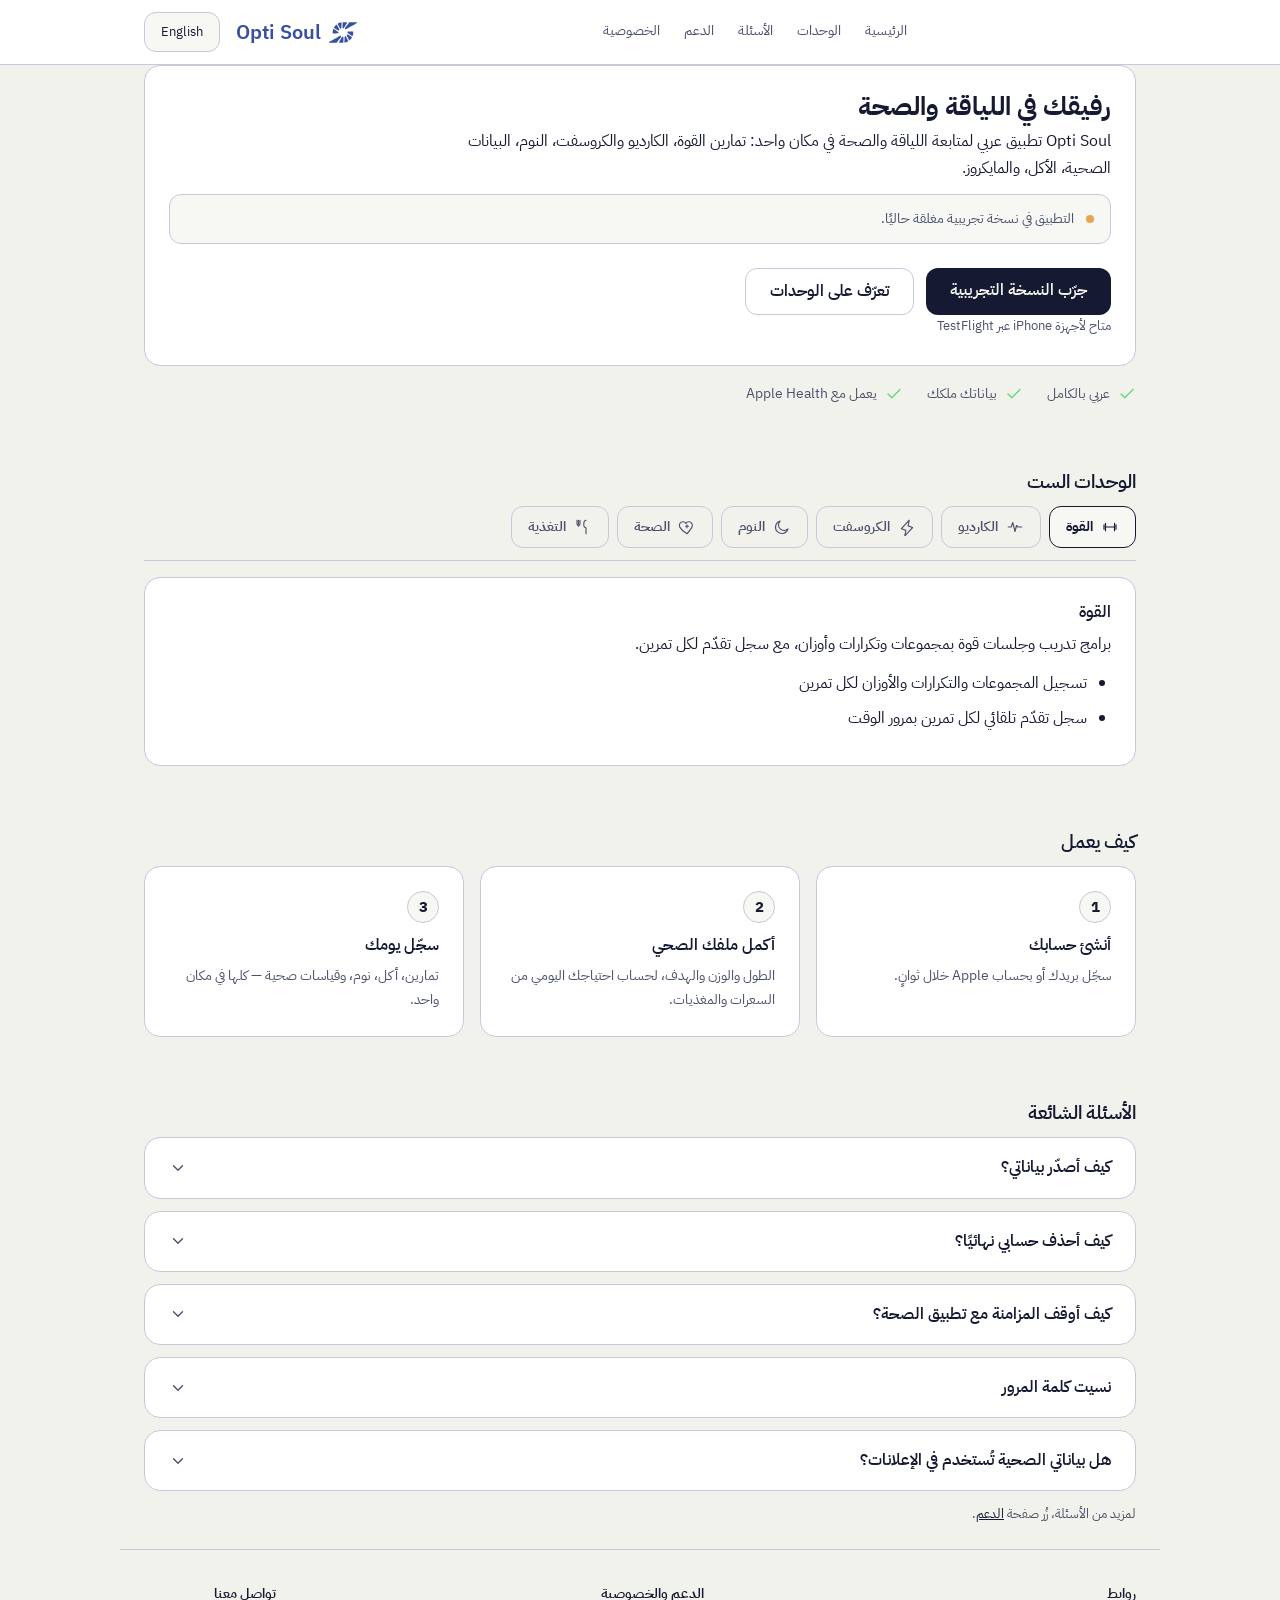
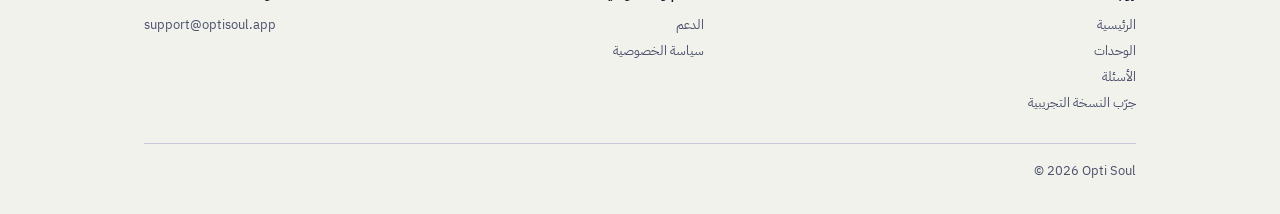
==== commit a5f5ed5f: "site: delete unused .ttf fallbacks and the raster brand mark Deletes the 3 .ttf font files (fallback" ====
--- a/index.html
+++ b/index.html
@@ -175,7 +175,7 @@
     <button role="tab" id="tab-crossfit" aria-controls="panel-crossfit" aria-selected="false" tabindex="-1">
       <!-- Phosphor Regular "lightning" (U+E2DE) — نفس أيقونة الكروسفت الحقيقية في
            التطبيق (os_icon.dart:538, PhosphorIconsRegular.lightning). مستخرجة
-           بـfontTools من lib/fonts/Phosphor.ttf داخل حزمة phosphoricons_flutter
+           بـfontTools من ملف خط Phosphor داخل حزمة phosphoricons_flutter
            في ~/.pub-cache، لا رسم يدوي. مسار مملوء (fill) لا محدَّد (stroke) —
            هذا هو التمثيل الحقيقي لغليف الخط، يخالف أسلوب الأيقونات الخمس
            الأخرى عمدًا (انظر التقرير). -->
--- a/assets/style.css
+++ b/assets/style.css
@@ -1,37 +1,17 @@
+/* tokens.css fingerprint: 1019278ce2dd — regenerate by copying opti_soul/docs/tokens.css */
+
 /* =====================================================================
-   Opti Soul — أنماط الموقع، مبنية على نظام التصميم v2.0 للتطبيق.
-   كل قيمة أدناه مقيسة من opti_soul: docs/Design-System-v2_0.md ·
-   docs/DS-v2.0-Token-Dictionary.md · lib/core/app_theme.dart (الكود هو
-   الحقيقة عند أي تعارض — تحقّق الالتزام f86181b، ولم يتغيّر رمز واحد
-   بلا مسوّغ مكتوب هنا أو في تقرير الالتزام).
+   Opti Soul — أنماط الموقع.
+   الألوان تأتي الآن من assets/tokens.css (يُستورد قبل هذا الملف على كل
+   صفحة) — لا تعريف لوني محلي هنا (AMEND — Session 37: كان لهذا الملف
+   لوحة ألوان يدوية خاصة به مقيسة من app_theme.dart؛ حُذفت واستُبدل كل
+   مستهلك بدور tokens.css المناظر، والأكسنت #00FFCC وحدّ #7C93E8 تقاعدا
+   نهائيًا لصالح كتلة أحادية اللون. التفاصيل الكاملة في تقرير الجلسة).
+   المسافات ونصف القطر والحركة والخط تبقى مِلك هذا الموقع، غير مرتبطة
+   بـtokens.css (خارج نطاق تلك الدفعة).
    ===================================================================== */
 
 :root {
-  /* الألوان — AppPalette.dark (app_theme.dart:128-170). لا رمز مُعرَّف هنا
-     بلا استهلاك فعلي في هذا الملف — grep -oE 'var\(--[a-zA-Z0-9-]+' يجب أن
-     يطابق كل متغيّر أدناه؛ رموز AppPalette الأخرى (surface-elevated-top/
-     bottom · error · on-colored · accent-fill) لا استخدام فعليًا لها في
-     هذا الموقع البسيط فحُذفت بدل تركها معرَّفة بلا استهلاك. */
-  --background: #0E1526;         /* AMEND-10 */
-  --surface: #151F38;            /* AMEND-10 */
-  --text-primary: #F2F2ED;
-  --text-secondary: #B4BCD8;
-  --text-muted: #8A93B4;
-  --interactive: #00FFCC;        /* الأكسنت — نيون، للمساحات الصغيرة فقط */
-  --brand: #3850A0;              /* AMEND-2 */
-  --stroke: #7C93E8;
-  --success: #5FD97F;
-  --warning: #EDB458;
-  --on-brand: #FFFFFF;
-  --on-accent-fill: #0A2A22;     /* AMEND-4 — ثابت في الوضعين */
-
-  /* الطبقات الشفافة — نفس نِسَب alpha في AppPalette.dark */
-  --border: rgba(255, 255, 255, 0.07);   /* 0x12FFFFFF */
-  --button-edge: rgba(255, 255, 255, 0.22); /* 0x38FFFFFF — AMEND-3 */
-  --input-fill: rgba(255, 255, 255, 0.05);  /* 0x0DFFFFFF */
-  --hairline: rgba(255, 255, 255, 0.14);    /* 0x24FFFFFF */
-  --pressed: rgba(255, 255, 255, 0.12);     /* 0x1FFFFFFF */
-
   /* المسافات — AppSpacing (app_theme.dart:667-679) */
   --s1: 4px;
   --s2: 8px;
@@ -55,32 +35,34 @@
   /* الخط — pubspec.yaml: IBMPlexSansArabic (400 · 600 · 700 فقط)، مستضاف محليًا */
   --font-family: "IBM Plex Sans Arabic", -apple-system, BlinkMacSystemFont,
     "Segoe UI", Tahoma, Arial, sans-serif;
+
+  /* الهوية — الأزرق الأصلي #3850A0 محصور حرفيًّا بمكانين على كامل الموقع:
+     علامة الماركة (.brand-mark) ووسم الاسم في الترويسة (.brand) — لا شيء
+     غيرهما يستهلك هذا المتغيّر (لا أزرار، لا روابط، لا عناوين، لا تركيز).
+     كل ما عداه أحادي اللون عبر أدوار tokens.css. */
+  --brand: #3850A0;
 }
 
 /* ---------- الخط المستضاف محليًا (assets/fonts/) — لا طلب خارجي ----------
-   woff2 مُولَّد فعليًا من ttf عبر fonttools (fontTools.ttLib.woff2) — خفض
-   69.7% بالمتوسط (730148 → 221560 بايت للأوزان الثلاثة). ttf يبقى fallback
-   للمتصفحات القديمة التي لا تدعم woff2. */
+   woff2 هو الصيغة الوحيدة المستضافة الآن (Session 37: حُذف fallback الـttf
+   بعد التأكد أن كل المتصفحات المستهدفة تدعم woff2). */
 @font-face {
   font-family: "IBM Plex Sans Arabic";
-  src: url("fonts/IBMPlexSansArabic-Regular.woff2") format("woff2"),
-       url("fonts/IBMPlexSansArabic-Regular.ttf") format("truetype");
+  src: url("fonts/IBMPlexSansArabic-Regular.woff2") format("woff2");
   font-weight: 400;
   font-style: normal;
   font-display: swap;
 }
 @font-face {
   font-family: "IBM Plex Sans Arabic";
-  src: url("fonts/IBMPlexSansArabic-SemiBold.woff2") format("woff2"),
-       url("fonts/IBMPlexSansArabic-SemiBold.ttf") format("truetype");
+  src: url("fonts/IBMPlexSansArabic-SemiBold.woff2") format("woff2");
   font-weight: 600;
   font-style: normal;
   font-display: swap;
 }
 @font-face {
   font-family: "IBM Plex Sans Arabic";
-  src: url("fonts/IBMPlexSansArabic-Bold.woff2") format("woff2"),
-       url("fonts/IBMPlexSansArabic-Bold.ttf") format("truetype");
+  src: url("fonts/IBMPlexSansArabic-Bold.woff2") format("woff2");
   font-weight: 700;
   font-style: normal;
   font-display: swap;
@@ -107,7 +89,7 @@
    start صريح (يورَّث لكل عنصر ابن، صفر استخدام لـ right). */
 body {
   background: var(--background);
-  color: var(--text-primary);
+  color: var(--foreground);
   font-family: var(--font-family);
   font-weight: 400;
   line-height: 1.7;
@@ -128,8 +110,8 @@
   position: absolute;
   inset-inline-start: var(--s3);
   inset-block-start: -100px;
-  background: var(--interactive);
-  color: var(--on-accent-fill);
+  background: var(--primary);
+  color: var(--primary-foreground);
   padding: var(--s2) var(--s4);
   border-radius: var(--r-button);
   font-weight: 600;
@@ -141,19 +123,13 @@
 
 .skip-link:focus { inset-block-start: var(--s3); }
 
-/* ---------- حالة التركيز — لا تُحذف بلا بديل ---------- */
-a:focus-visible,
-button:focus-visible,
-[role="tab"]:focus-visible,
-summary:focus-visible {
-  outline: 2px solid var(--interactive);
-  outline-offset: 2px;
-  border-radius: var(--r-button);
-}
+/* ---------- حالة التركيز ---------- — سماكة حدّ لا لون خاص (tokens.css
+   :focus-visible، مستوردة قبل هذا الملف): لا قاعدة محلية إضافية هنا، كي لا
+   تُعيد تعريف outline-color بلون أكسنت متقاعد. */
 
 /* ---------- الترويسة والتنقّل ---------- */
 .site-header {
-  background: var(--surface);
+  background: var(--card);
   border-bottom: 1px solid var(--border);
   padding-block: var(--s3);
   position: sticky;
@@ -177,19 +153,20 @@
   gap: var(--s2);
   font-size: 20px; /* titleLarge */
   font-weight: 600;
-  color: var(--text-primary);
+  color: var(--brand);
   text-decoration: none;
   flex: none;
 }
 
 .brand-mark {
-  /* SVG متجه مُستخرَج بـpotrace من نفس ألفا-قناع opti-soul-mark.png الأصلي
-     (يبقى في المستودع كمصدر)، تحقّق التطابق بفارق متوسط 1.18/255 بكسل عبر
-     مقارنة ألفا مباشرة. حجم أصغر بـ94% (8.3KB مقابل 144.7KB)، وحادّ في أي
-     دقّة شاشة لأنه متجهي لا نقطي — يحلّ سؤال الحدّة على 2x/3x نهائيًا. */
+  /* SVG متجه مُستخرَج بـpotrace من ألفا-قناع الشعار النقطي الأصلي (لم يعد
+     محفوظًا في المستودع — انظر decision 7)، حجم أصغر بـ94% (8.3KB مقابل
+     144.7KB)، وحادّ في أي دقّة شاشة لأنه متجهي
+     لا نقطي — يحلّ سؤال الحدّة على 2x/3x نهائيًا. الأزرق --brand هو أحد
+     مكانين وحيدين على كامل الموقع يُسمح لهما باستهلاك لون الهوية. */
   inline-size: 28px;
   block-size: 28px;
-  background-color: var(--text-primary);
+  background-color: var(--brand);
   -webkit-mask-image: url("brand/opti-soul-mark.svg");
   mask-image: url("brand/opti-soul-mark.svg");
   -webkit-mask-size: contain;
@@ -224,7 +201,7 @@
 }
 
 .site-nav a {
-  color: var(--text-secondary);
+  color: var(--muted-foreground);
   text-decoration: none;
   font-size: 14px; /* labelMedium */
   font-weight: 400;
@@ -235,15 +212,15 @@
 }
 
 .site-nav a:hover,
-.site-nav a:focus-visible { color: var(--text-primary); }
-.site-nav a:hover { border-block-end-color: var(--stroke); }
+.site-nav a:focus-visible { color: var(--foreground); }
+.site-nav a:hover { border-block-end-color: var(--border); }
 
 .header-actions { display: flex; align-items: center; gap: var(--s3); flex: none; }
 
 .lang-toggle {
-  background: var(--input-fill);
-  border: 1px solid var(--button-edge);
-  color: var(--text-primary);
+  background: var(--muted);
+  border: 1px solid var(--border);
+  color: var(--foreground);
   border-radius: var(--r-button);
   padding-block: var(--s2);
   padding-inline: var(--s4);
@@ -251,10 +228,10 @@
   font-size: 13px; /* labelMedium */
   cursor: pointer;
   white-space: nowrap;
-  transition: background-color var(--motion-fast) var(--motion-curve);
-}
-
-.lang-toggle:hover { background: var(--pressed); }
+  transition: opacity var(--motion-fast) var(--motion-curve);
+}
+
+.lang-toggle:hover { opacity: .75; }
 
 /* زر القائمة (الجوال) — hamburger بلا مكتبة */
 .nav-toggle {
@@ -264,7 +241,7 @@
   align-items: center;
   gap: var(--s1);
   background: transparent;
-  border: 1px solid var(--button-edge);
+  border: 1px solid var(--border);
   border-radius: var(--r-button);
   inline-size: 44px;
   block-size: 44px;
@@ -276,7 +253,7 @@
   display: block;
   inline-size: 18px;
   block-size: 2px;
-  background: var(--text-primary);
+  background: var(--foreground);
   border-radius: 1px;
   transition: transform var(--motion-fast) var(--motion-curve),
     opacity var(--motion-fast) var(--motion-curve);
@@ -324,7 +301,7 @@
 #modules, #how, #faq { margin-block-start: calc(var(--s6) * 2); }
 
 .card {
-  background: var(--surface);
+  background: var(--card);
   border: 1px solid var(--border);
   border-radius: var(--r-card);
   padding: var(--s5);
@@ -334,37 +311,37 @@
 h1 {
   font-size: 26px;
   font-weight: 700;
-  color: var(--text-primary);
+  color: var(--foreground);
   margin: 0 0 var(--s1);
 }
 
 h2 {
   font-size: 19px;
   font-weight: 600;
-  color: var(--text-primary);
+  color: var(--foreground);
   margin: var(--s6) 0 var(--s3);
   padding-block-start: var(--s5);
-  border-block-start: 1px solid var(--hairline);
+  border-block-start: 1px solid var(--border);
 }
 
 .card > h2:first-of-type,
 section > h2:first-child { border-block-start: 0; padding-block-start: 0; margin-block-start: var(--s5); }
 
-h3 { font-size: 16px; font-weight: 600; margin: var(--s5) 0 var(--s2); color: var(--text-primary); }
+h3 { font-size: 16px; font-weight: 600; margin: var(--s5) 0 var(--s2); color: var(--foreground); }
 
 /* عرض أقصى للنص الجاري (~68ch) لمنع فقد العين موضعها عند سطر طويل يمتد
    بعرض الشاشة كاملة. ch مبنية على عرض محرف "0" في اللاتينية وليست مقياسًا
    دقيقًا للعربية، لكنها الأداة الوحيدة المتاحة بـCSS خام؛ رُوجعت بصريًا. */
-p { margin: 0 0 var(--s3); color: var(--text-primary); max-width: 68ch; }
+p { margin: 0 0 var(--s3); color: var(--foreground); max-width: 68ch; }
 
 ul { margin: 0 0 var(--s3); padding-inline-start: var(--s5); max-width: 68ch; }
 li { margin-block-end: var(--s2); }
 
-.meta { color: var(--text-muted); font-size: 13px; margin: 0 0 var(--s1); }
-
-a { color: var(--interactive); }
-
-strong { font-weight: 600; color: var(--text-primary); }
+.meta { color: var(--muted-foreground); font-size: 13px; margin: 0 0 var(--s1); }
+
+a { color: var(--foreground); }
+
+strong { font-weight: 600; color: var(--foreground); }
 
 .ltr { direction: ltr; unicode-bidi: isolate; }
 
@@ -377,13 +354,18 @@
   font-size: 16px; /* labelLarge */
   padding-block: var(--s3);
   padding-inline: var(--s5);
-  transition: background-color var(--motion-fast) var(--motion-curve),
-    border-color var(--motion-fast) var(--motion-curve),
-    transform var(--motion-fast) var(--motion-curve);
-}
-
-.btn-primary { background: var(--brand); color: var(--on-brand); border: 1px solid var(--button-edge); }
-.btn-primary:hover { background: #2E4189; transform: translateY(-1px); }
+  transition: opacity var(--motion-fast) var(--motion-curve);
+}
+
+/* كتلة معكوسة أحادية — لا لون هوية على الأزرار. التحويم/الضغط عبر الشفافية
+   فقط، لا تغيير صبغة ولا إزاحة. */
+.btn-primary { background: var(--primary); color: var(--primary-foreground); }
+.btn-primary:hover { opacity: .85; }
+.btn-primary:active { opacity: .7; }
+
+.btn-secondary { background: transparent; color: var(--foreground); border: 1px solid var(--border); }
+.btn-secondary:hover { opacity: .7; }
+.btn-secondary:active { opacity: .5; }
 
 .hero-actions { display: flex; flex-wrap: wrap; gap: var(--s3); margin-block-start: var(--s4); }
 
@@ -392,12 +374,12 @@
   display: flex;
   align-items: center;
   gap: var(--s3);
-  background: var(--input-fill);
-  border: 1px solid var(--hairline);
+  background: var(--muted);
+  border: 1px solid var(--border);
   border-radius: var(--r-button);
   padding: var(--s3) var(--s4);
   margin-block-end: var(--s5);
-  color: var(--text-secondary);
+  color: var(--muted-foreground);
   font-size: 14px;
 }
 
@@ -415,7 +397,7 @@
   display: flex;
   align-items: center;
   gap: var(--s2);
-  color: var(--text-secondary);
+  color: var(--muted-foreground);
   font-size: 14px;
 }
 
@@ -428,14 +410,14 @@
   flex-wrap: wrap;
   gap: var(--s2);
   margin-block-end: var(--s4);
-  border-block-end: 1px solid var(--hairline);
+  border-block-end: 1px solid var(--border);
   padding-block-end: var(--s3);
 }
 
 [role="tab"] {
   background: transparent;
   border: 1px solid var(--border);
-  color: var(--text-secondary);
+  color: var(--muted-foreground);
   border-radius: var(--r-button);
   padding-block: var(--s2);
   padding-inline: var(--s4);
@@ -455,19 +437,18 @@
 
 [role="tab"][aria-selected="true"] {
   /* خلفية + حد + وزن خط أثقل معًا — لا تمييز على إشارة واحدة (ضعاف البصر /
-     إضاءة قوية). لون التمييز (mask) مقيس من navIndicator في app_theme.dart:
-     interactive.withValues(alpha: 0.14) = rgba(0,255,204,0.14) — نفس تلوين
-     العنصر النشط في التطبيق، وليس brand. */
-  background: rgba(0, 255, 204, 0.14);
-  border-color: var(--interactive);
-  color: var(--text-primary);
+     إضاءة قوية). كتلة أحادية (--muted/--foreground) بدل الأكسنت المتقاعد
+     #00FFCC — لا صبغة هوية على التنقّل. */
+  background: var(--muted);
+  border-color: var(--foreground);
+  color: var(--foreground);
   font-weight: 700;
 }
 
-[role="tab"]:hover { color: var(--text-primary); border-color: var(--stroke); }
+[role="tab"]:hover { color: var(--foreground); border-color: var(--border); }
 
 [role="tabpanel"] {
-  background: var(--surface);
+  background: var(--card);
   border: 1px solid var(--border);
   border-radius: var(--r-card);
   padding: var(--s5);
@@ -481,7 +462,7 @@
 .modules { display: grid; grid-template-columns: repeat(2, 1fr); gap: var(--s3); margin-block-end: var(--s5); }
 
 .module {
-  background: var(--surface);
+  background: var(--card);
   border: 1px solid var(--border);
   border-radius: var(--r-card);
   padding: var(--s4);
@@ -492,12 +473,12 @@
     transform var(--motion-fast) var(--motion-curve);
 }
 
-.module:hover { border-color: var(--stroke); transform: translateY(-2px); }
-
-.module-icon { inline-size: 28px; block-size: 28px; color: var(--interactive); flex: none; }
+.module:hover { border-color: var(--border); transform: translateY(-2px); }
+
+.module-icon { inline-size: 28px; block-size: 28px; color: var(--foreground); flex: none; }
 .module-icon svg { display: block; inline-size: 100%; block-size: 100%; }
-.module strong { font-size: 15px; font-weight: 600; color: var(--text-primary); }
-.module span { font-size: 13px; color: var(--text-secondary); line-height: 1.7; }
+.module strong { font-size: 15px; font-weight: 600; color: var(--foreground); }
+.module span { font-size: 13px; color: var(--muted-foreground); line-height: 1.7; }
 
 /* ---------- كيف يعمل — خطوات مرقّمة ---------- */
 .steps {
@@ -508,7 +489,7 @@
 }
 
 .step {
-  background: var(--surface);
+  background: var(--card);
   border: 1px solid var(--border);
   border-radius: var(--r-card);
   padding: var(--s5);
@@ -521,20 +502,20 @@
   inline-size: 32px;
   block-size: 32px;
   border-radius: 50%;
-  background: var(--input-fill);
-  border: 1px solid var(--button-edge);
-  color: var(--interactive);
+  background: var(--muted);
+  border: 1px solid var(--border);
+  color: var(--foreground);
   font-weight: 700;
   font-size: 15px;
   margin-block-end: var(--s3);
 }
 
 .step h3 { margin-block-start: 0; }
-.step p { color: var(--text-secondary); font-size: 14px; margin-block-end: 0; }
+.step p { color: var(--muted-foreground); font-size: 14px; margin-block-end: 0; }
 
 /* ---------- الأسئلة الشائعة — details/summary أصيلة ---------- */
 .faq-item {
-  background: var(--surface);
+  background: var(--card);
   border: 1px solid var(--border);
   border-radius: var(--r-card);
   margin-block-end: var(--s3);
@@ -546,7 +527,7 @@
   list-style: none;
   padding: var(--s4) var(--s5);
   font-weight: 600;
-  color: var(--text-primary);
+  color: var(--foreground);
   display: flex;
   align-items: center;
   justify-content: space-between;
@@ -558,7 +539,7 @@
 .faq-caret {
   inline-size: 18px;
   block-size: 18px;
-  color: var(--text-muted);
+  color: var(--muted-foreground);
   flex: none;
   transition: transform var(--motion-fast) var(--motion-curve);
 }
@@ -567,7 +548,7 @@
 
 .faq-item p {
   padding: 0 var(--s5) var(--s4);
-  color: var(--text-secondary);
+  color: var(--muted-foreground);
   margin: 0;
 }
 
@@ -576,19 +557,19 @@
 
 .tile {
   display: block;
-  background: var(--surface);
+  background: var(--card);
   border: 1px solid var(--border);
   border-radius: var(--r-card);
   padding: var(--s4);
   text-decoration: none;
-  color: var(--text-primary);
+  color: var(--foreground);
   transition: border-color var(--motion-fast) var(--motion-curve),
     transform var(--motion-fast) var(--motion-curve);
 }
 
-.tile:hover { border-color: var(--stroke); transform: translateY(-2px); }
-.tile strong { display: block; color: var(--text-primary); font-size: 16px; margin-block-end: var(--s1); }
-.tile span { color: var(--text-secondary); font-size: 13px; }
+.tile:hover { border-color: var(--border); transform: translateY(-2px); }
+.tile strong { display: block; color: var(--foreground); font-size: 16px; margin-block-end: var(--s1); }
+.tile span { color: var(--muted-foreground); font-size: 13px; }
 
 /* ---------- ظهور تدريجي عند التمرير ----------
    الافتراض: مرئي (opacity:1) بلا أي شرط — هذا ما يراه أي زائر/زاحف لا
@@ -597,7 +578,9 @@
    ثبت أن JS يعمل فعلًا. هذا يغطي الحالات الثلاث بقاعدة واحدة: بلا JS
    (html.js غائبة، لا إخفاء) · JS يعمل (nav.js يُظهر عبر IntersectionObserver)
    · JS يعمل لكن nav.js فشل تحميله (شبكة أمان setTimeout في السكربت
-   المضمَّن نفسه يُظهر كل شيء بعد 1.5 ثانية إن لم يظهر بالفعل). */
+   المضمَّن نفسه يُظهر كل شيء بعد 1.5 ثانية إن لم يظهر بالفعل). سكربت
+   الوضع الداكن (تفضيل النظام) مستقل تمامًا عن هذه الآلية ولا يتعارض معها
+   — كلاهما يضيف صنفًا على <html> (js/dark) دون أن يقرأ أحدهما الآخر. */
 .reveal {
   opacity: 1;
   transform: none;
@@ -625,7 +608,7 @@
   max-width: 1040px;
   margin-inline: auto;
   padding: var(--s6) var(--s5) var(--s6);
-  color: var(--text-muted);
+  color: var(--muted-foreground);
   font-size: 13px;
   border-block-start: 1px solid var(--border);
   margin-block-start: var(--s5);
@@ -635,9 +618,9 @@
   gap: var(--s4);
 }
 
-.footer-col strong { display: block; color: var(--text-primary); margin-block-end: var(--s2); font-size: 14px; }
-.footer-col a { display: block; color: var(--text-secondary); text-decoration: none; margin-block-end: var(--s1); }
-.footer-col a:hover { color: var(--text-primary); }
+.footer-col strong { display: block; color: var(--foreground); margin-block-end: var(--s2); font-size: 14px; }
+.footer-col a { display: block; color: var(--muted-foreground); text-decoration: none; margin-block-end: var(--s1); }
+.footer-col a:hover { color: var(--foreground); }
 .footer-email { direction: ltr; unicode-bidi: isolate; }
 .footer-copy { flex-basis: 100%; padding-block-start: var(--s4); border-block-start: 1px solid var(--border); margin-block-start: var(--s2); direction: ltr; unicode-bidi: isolate; text-align: end; }
 
@@ -660,7 +643,7 @@
     position: absolute;
     inset-inline: 0;
     inset-block-start: 100%;
-    background: var(--surface);
+    background: var(--card);
     border-block-end: 1px solid var(--border);
     flex-direction: column;
     align-items: stretch;
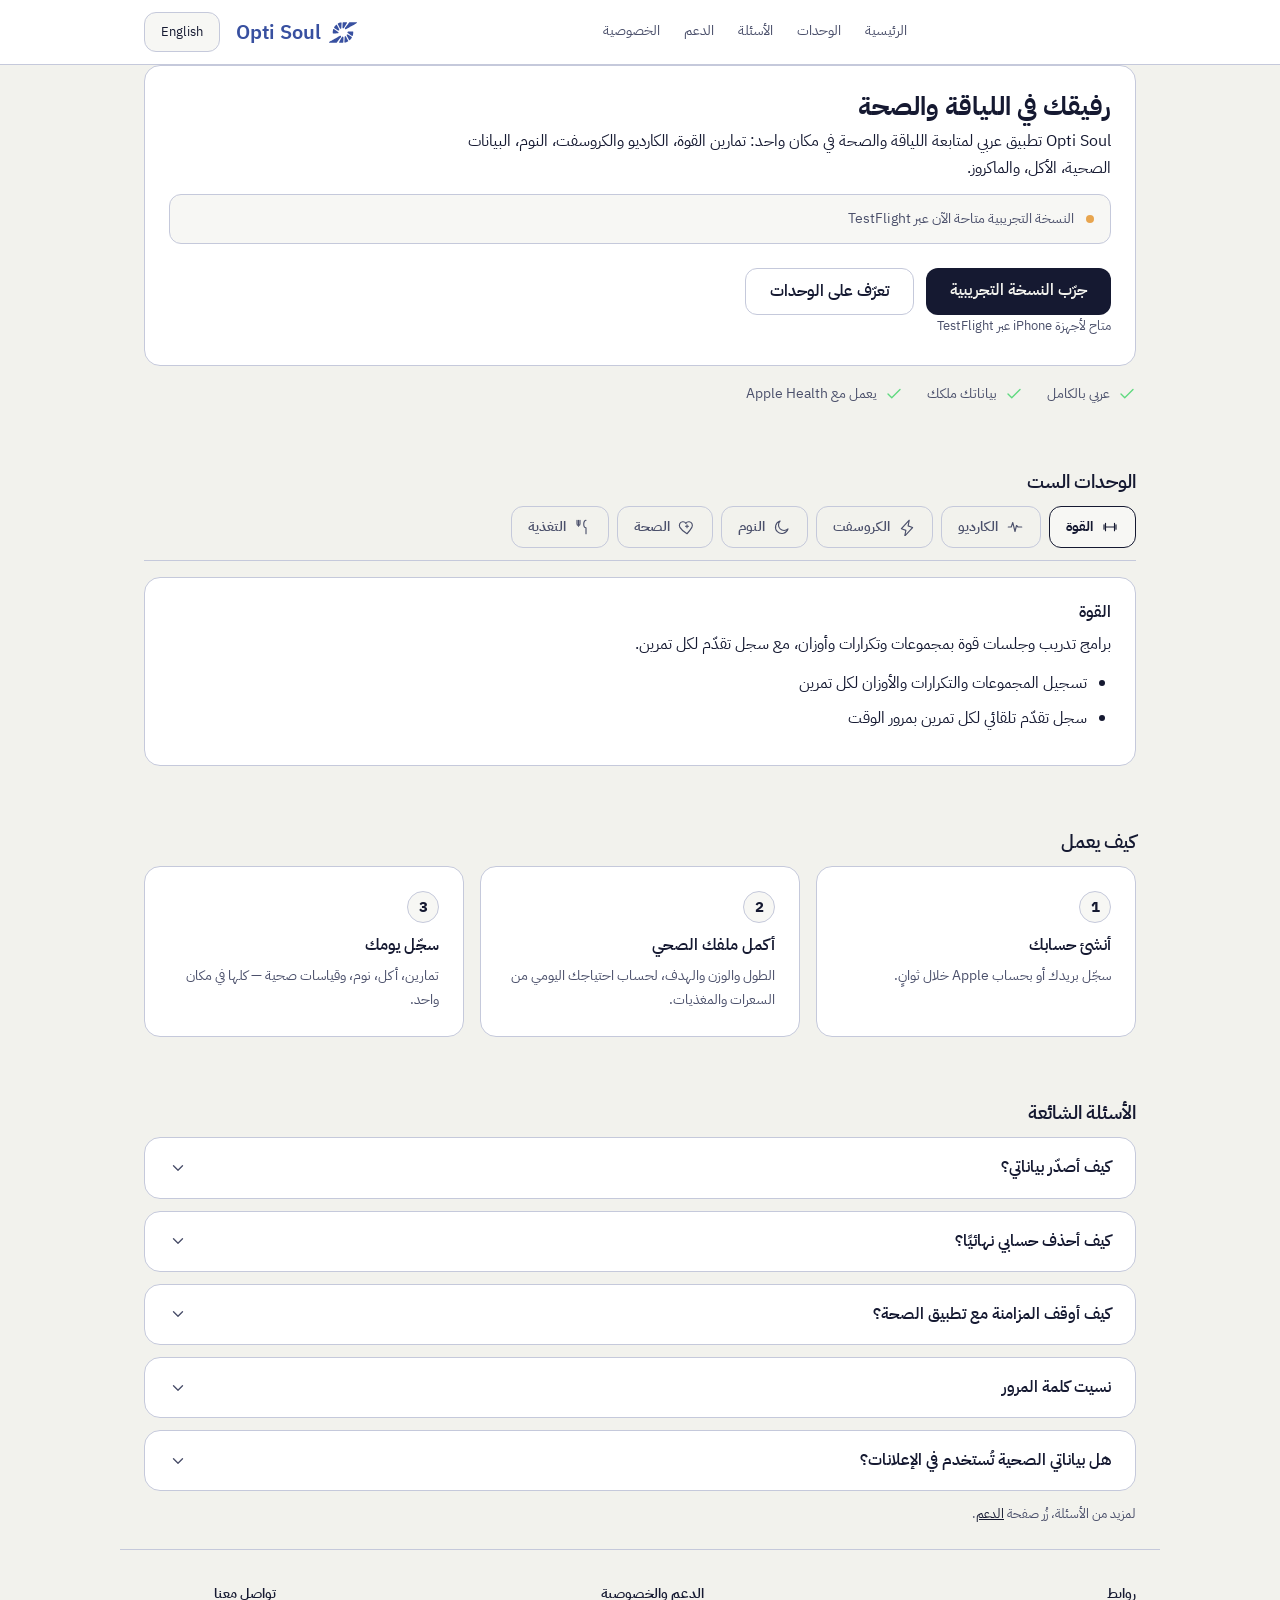
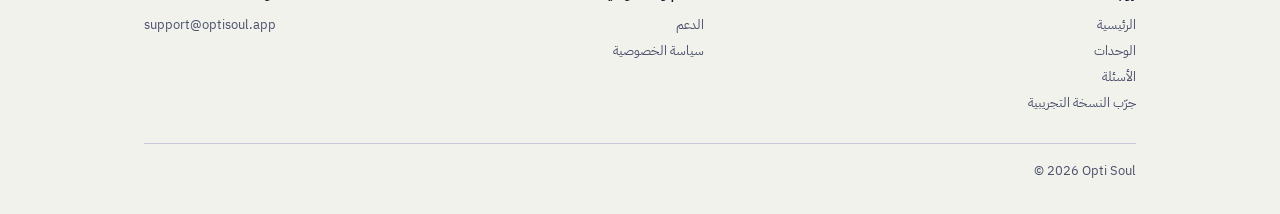
==== commit 8f809428: "site: light-only, beta banner copy, spelling, validator fixes - Remove dark-mode inline script and d" ====
--- a/index.html
+++ b/index.html
@@ -17,15 +17,6 @@
   }, 1500);
 })();
 </script>
-<script>
-(function () {
-  var mql = matchMedia("(prefers-color-scheme: dark)");
-  document.documentElement.classList.toggle("dark", mql.matches);
-  mql.addEventListener("change", function (e) {
-    document.documentElement.classList.toggle("dark", e.matches);
-  });
-})();
-</script>
 <title>Opti Soul — رفيقك في اللياقة والصحة</title>
 <meta name="description" content="Opti Soul — تطبيق عربي لمتابعة اللياقة والصحة: تمارين القوة، الكارديو والكروسفت، النوم، البيانات الصحية، والتغذية، في مكان واحد.">
 <link rel="icon" type="image/svg+xml" href="assets/brand/favicon.svg">
@@ -35,7 +26,6 @@
 <!-- At App Store launch: <meta name="apple-itunes-app" content="app-id=APPLE_ID"> + official App Store badge replaces the TestFlight button — developer follow-up -->
 
 <meta name="theme-color" media="(prefers-color-scheme: light)" content="#F2F2ED">
-<meta name="theme-color" media="(prefers-color-scheme: dark)" content="#0D0F1D">
 
 <meta property="og:type" content="website">
 <meta property="og:site_name" content="Opti Soul">
@@ -119,14 +109,14 @@
     <span data-en hidden>Your fitness and health companion</span>
   </h1>
   <p>
-    <span data-ar><span class="ltr">Opti Soul</span> تطبيق عربي لمتابعة اللياقة والصحة في مكان واحد: تمارين القوة، الكارديو والكروسفت، النوم، البيانات الصحية، الأكل، والمايكروز.</span>
+    <span data-ar><span class="ltr">Opti Soul</span> تطبيق عربي لمتابعة اللياقة والصحة في مكان واحد: تمارين القوة، الكارديو والكروسفت، النوم، البيانات الصحية، الأكل، والماكروز.</span>
     <span data-en hidden>Opti Soul is an Arabic app for tracking fitness and health in one place: strength training, cardio and CrossFit, sleep, health data, nutrition, and macros.</span>
   </p>
 
   <div class="beta-banner">
     <span class="beta-dot" aria-hidden="true"></span>
-    <span data-ar>التطبيق في نسخة تجريبية مغلقة حاليًا.</span>
-    <span data-en hidden>The app is currently in closed beta.</span>
+    <span data-ar>النسخة التجريبية متاحة الآن عبر TestFlight</span>
+    <span data-en hidden>The beta is now available via TestFlight</span>
   </div>
 
   <div class="hero-actions">
@@ -164,15 +154,15 @@
   <h2 id="modules-heading"><span data-ar>الوحدات الست</span><span data-en hidden>The Six Modules</span></h2>
 
   <div class="tablist" role="tablist" aria-label="الوحدات" data-aria-label-ar="الوحدات" data-aria-label-en="Modules">
-    <button role="tab" id="tab-strength" aria-controls="panel-strength" aria-selected="true" tabindex="0">
+    <button type="button" role="tab" id="tab-strength" aria-controls="panel-strength" aria-selected="true" tabindex="0">
       <svg viewBox="0 0 24 24" fill="none" stroke="currentColor" stroke-width="1.5" stroke-linecap="round" stroke-linejoin="round" aria-hidden="true"><path d="M4 9v6M6 7v10M18 7v10M20 9v6M6 12h12"/></svg>
       <span data-ar>القوة</span><span data-en hidden>Strength</span>
     </button>
-    <button role="tab" id="tab-cardio" aria-controls="panel-cardio" aria-selected="false" tabindex="-1">
+    <button type="button" role="tab" id="tab-cardio" aria-controls="panel-cardio" aria-selected="false" tabindex="-1">
       <svg viewBox="0 0 24 24" fill="none" stroke="currentColor" stroke-width="1.5" stroke-linecap="round" stroke-linejoin="round" aria-hidden="true"><path d="M3 12h4l2-6 3 12 2-8 2 2h5"/></svg>
       <span data-ar>الكارديو</span><span data-en hidden>Cardio</span>
     </button>
-    <button role="tab" id="tab-crossfit" aria-controls="panel-crossfit" aria-selected="false" tabindex="-1">
+    <button type="button" role="tab" id="tab-crossfit" aria-controls="panel-crossfit" aria-selected="false" tabindex="-1">
       <!-- Phosphor Regular "lightning" (U+E2DE) — نفس أيقونة الكروسفت الحقيقية في
            التطبيق (os_icon.dart:538, PhosphorIconsRegular.lightning). مستخرجة
            بـfontTools من ملف خط Phosphor داخل حزمة phosphoricons_flutter
@@ -182,15 +172,15 @@
       <svg viewBox="0 0 1024 1024" aria-hidden="true"><g transform="scale(1,-1) translate(0,-1024)"><path fill="currentColor" d="M863 487Q861 495 856.0 501.0Q851 507 843 510L613 596L671 890Q672 891 672.0 892.5Q672 894 672 896Q672 909 662.5 918.5Q653 928 640 928Q633 928 627.0 925.0Q621 922 617 918L169 438Q165 433 162.5 427.5Q160 422 160 416Q160 405 165.5 397.0Q171 389 180 386H181L411 299L353 6Q352 5 352.0 3.5Q352 2 352 0Q352 -13 361.5 -22.5Q371 -32 384 -32Q391 -32 397.0 -29.0Q403 -26 407 -22L855 458Q859 463 861.5 468.5Q864 474 864 480Q864 482 864.0 484.0Q864 486 863 488V487ZM437 104 479 314Q480 315 480.0 316.5Q480 318 480 320Q480 330 474.5 338.0Q469 346 460 350H459L248 429L586 792L545 582Q544 581 544.0 579.5Q544 578 544 576Q544 566 549.5 558.0Q555 550 564 546H565L776 467Z"/></g></svg>
       <span data-ar>الكروسفت</span><span data-en hidden>CrossFit</span>
     </button>
-    <button role="tab" id="tab-sleep" aria-controls="panel-sleep" aria-selected="false" tabindex="-1">
+    <button type="button" role="tab" id="tab-sleep" aria-controls="panel-sleep" aria-selected="false" tabindex="-1">
       <svg viewBox="0 0 24 24" fill="none" stroke="currentColor" stroke-width="1.5" stroke-linecap="round" stroke-linejoin="round" aria-hidden="true"><path d="M20 14.5A8.5 8.5 0 1 1 9.5 4a7 7 0 0 0 10.5 10.5Z"/></svg>
       <span data-ar>النوم</span><span data-en hidden>Sleep</span>
     </button>
-    <button role="tab" id="tab-health" aria-controls="panel-health" aria-selected="false" tabindex="-1">
+    <button type="button" role="tab" id="tab-health" aria-controls="panel-health" aria-selected="false" tabindex="-1">
       <svg viewBox="0 0 24 24" fill="none" stroke="currentColor" stroke-width="1.5" stroke-linecap="round" stroke-linejoin="round" aria-hidden="true"><path d="M12 21s-7-4.35-9.5-8.5C.9 9.2 2.4 5.5 6 5c2-.3 3.7.8 4.5 2.2C11.3 5.8 13 4.7 15 5c3.6.5 5.1 4.2 3.5 7.5C16 16.65 12 21 12 21Z"/><path d="M12 9v4M10 11h4"/></svg>
       <span data-ar>الصحة</span><span data-en hidden>Health</span>
     </button>
-    <button role="tab" id="tab-nutrition" aria-controls="panel-nutrition" aria-selected="false" tabindex="-1">
+    <button type="button" role="tab" id="tab-nutrition" aria-controls="panel-nutrition" aria-selected="false" tabindex="-1">
       <svg viewBox="0 0 24 24" fill="none" stroke="currentColor" stroke-width="1.5" stroke-linecap="round" stroke-linejoin="round" aria-hidden="true"><path d="M6 3v8M4 3v5a2 2 0 0 0 4 0V3M16 3c-1.7 0-3 2.2-3 5s1.3 5 3 5v8"/></svg>
       <span data-ar>التغذية</span><span data-en hidden>Nutrition</span>
     </button>
@@ -243,10 +233,10 @@
 
   <div role="tabpanel" id="panel-nutrition" aria-labelledby="tab-nutrition">
     <h3><span data-ar>التغذية</span><span data-en hidden>Nutrition</span></h3>
-    <p><span data-ar>بحث في قاعدة أطعمة محلية أو مسح باركود، ومتابعة السعرات والمايكروز يوميًا.</span><span data-en hidden>Search a local food database or scan a barcode, and track daily calories and macros.</span></p>
+    <p><span data-ar>بحث في قاعدة أطعمة محلية أو مسح باركود، ومتابعة السعرات والماكروز يوميًا.</span><span data-en hidden>Search a local food database or scan a barcode, and track daily calories and macros.</span></p>
     <ul>
       <li><span data-ar>بحث في قاعدة أطعمة محلية أو مسح باركود</span><span data-en hidden>Search a local food database or scan a barcode</span></li>
-      <li><span data-ar>متابعة السعرات والمايكروز يوميًا</span><span data-en hidden>Track daily calories and macros</span></li>
+      <li><span data-ar>متابعة السعرات والماكروز يوميًا</span><span data-en hidden>Track daily calories and macros</span></li>
     </ul>
   </div>
 </section>
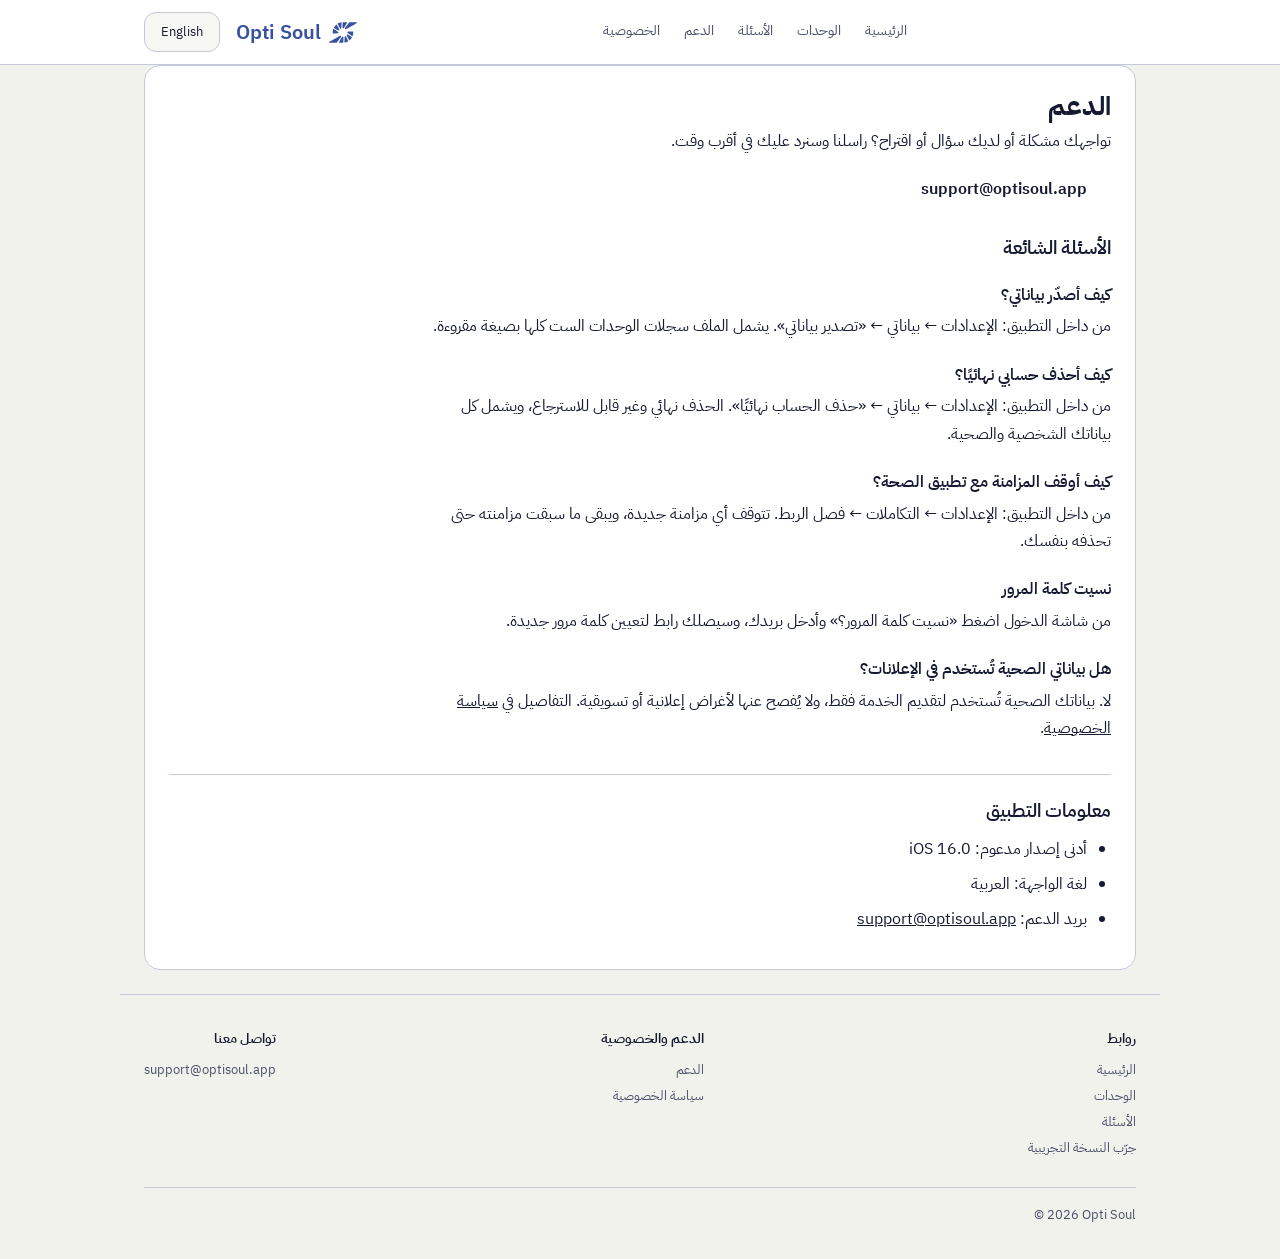
==== commit c4084c04: "site: reduce index.html to minimal noindex redirect to support.html Per legal-minimum directive: rep" ====
--- a/index.html
+++ b/index.html
@@ -2,343 +2,12 @@
 <html lang="ar" dir="rtl">
 <head>
 <meta charset="utf-8">
-<meta name="viewport" content="width=device-width, initial-scale=1">
-<script>
-(function () {
-  var html = document.documentElement;
-  html.classList.add("js");
-  /* شبكة أمان: لو تعذّر تحميل assets/js/nav.js (شبكة · حاجب إعلانات · خطأ
-     تحليل) يبقى المحتوى مخفيًا للأبد بصنف html.js وحده بلا هذا؛ نظهره
-     قسرًا بعد مهلة قصيرة إن لم يكن nav.js قد فعل ذلك عبر IntersectionObserver
-     أولًا. راجع assets/style.css (قواعد .reveal) لسياق الحل الكامل. */
-  setTimeout(function () {
-    var els = document.querySelectorAll(".reveal:not(.is-visible)");
-    for (var i = 0; i < els.length; i++) els[i].classList.add("is-visible");
-  }, 1500);
-})();
-</script>
-<title>Opti Soul — رفيقك في اللياقة والصحة</title>
-<meta name="description" content="Opti Soul — تطبيق عربي لمتابعة اللياقة والصحة: تمارين القوة، الكارديو والكروسفت، النوم، البيانات الصحية، والتغذية، في مكان واحد.">
-<link rel="icon" type="image/svg+xml" href="assets/brand/favicon.svg">
-<link rel="icon" type="image/png" sizes="32x32" href="assets/brand/favicon-32.png">
-<link rel="apple-touch-icon" href="assets/brand/favicon-180.png">
-<link rel="canonical" href="https://optisoul.app/">
-<!-- At App Store launch: <meta name="apple-itunes-app" content="app-id=APPLE_ID"> + official App Store badge replaces the TestFlight button — developer follow-up -->
-
-<meta name="theme-color" media="(prefers-color-scheme: light)" content="#F2F2ED">
-
-<meta property="og:type" content="website">
-<meta property="og:site_name" content="Opti Soul">
-<meta property="og:title" content="Opti Soul — رفيقك في اللياقة والصحة">
-<meta property="og:description" content="تطبيق عربي لمتابعة اللياقة والصحة: تمارين القوة، الكارديو والكروسفت، النوم، البيانات الصحية، والتغذية، في مكان واحد.">
-<meta property="og:url" content="https://optisoul.app/">
-<meta property="og:image" content="https://optisoul.app/assets/og/og-image.png">
-<meta property="og:image:width" content="1200">
-<meta property="og:image:height" content="630">
-<meta property="og:image:alt" content="شعار Opti Soul">
-<meta property="og:locale" content="ar_SA">
-<meta name="twitter:card" content="summary_large_image">
-<meta name="twitter:title" content="Opti Soul — رفيقك في اللياقة والصحة">
-<meta name="twitter:description" content="تطبيق عربي لمتابعة اللياقة والصحة: تمارين القوة، الكارديو والكروسفت، النوم، البيانات الصحية، والتغذية، في مكان واحد.">
-<meta name="twitter:image" content="https://optisoul.app/assets/og/og-image.png">
-
-<link rel="preload" href="assets/fonts/IBMPlexSansArabic-Regular.woff2" as="font" type="font/woff2" crossorigin>
-<link rel="preload" href="assets/fonts/IBMPlexSansArabic-Bold.woff2" as="font" type="font/woff2" crossorigin>
-<link rel="preload" href="assets/fonts/IBMPlexSansArabic-SemiBold.woff2" as="font" type="font/woff2" crossorigin>
-<link rel="stylesheet" href="assets/tokens.css">
-<link rel="stylesheet" href="assets/style.css">
-
-<script type="application/ld+json">
-{
-  "@context": "https://schema.org",
-  "@type": "SoftwareApplication",
-  "name": "Opti Soul",
-  "applicationCategory": "HealthApplication",
-  "operatingSystem": "iOS",
-  "description": "تطبيق عربي لمتابعة اللياقة والصحة: تمارين القوة، الكارديو والكروسفت، النوم، البيانات الصحية، والتغذية، في مكان واحد.",
-  "url": "https://optisoul.app/",
-  "image": "https://optisoul.app/assets/og/og-image.png",
-  "inLanguage": "ar"
-}
-</script>
+<meta name="robots" content="noindex">
+<meta http-equiv="refresh" content="0; url=/support.html">
+<link rel="canonical" href="https://optisoul.app/support.html">
+<title>Opti Soul</title>
 </head>
 <body>
-
-<a class="skip-link" href="#main">
-  <span data-ar>تخطَّ إلى المحتوى</span><span data-en hidden>Skip to content</span>
-</a>
-
-<header class="site-header">
-  <div class="bar">
-    <a class="brand" href="#top">
-      <span class="brand-mark" aria-hidden="true"></span>
-      <span class="brand-name">Opti Soul</span>
-    </a>
-
-    <div class="header-actions">
-      <button id="langBtn" class="lang-toggle" type="button">English</button>
-    </div>
-
-    <details class="nav-disclosure" id="navDisclosure" open>
-      <summary class="nav-toggle" id="navToggle" aria-controls="siteNav" aria-expanded="true">
-        <span class="bar-line" aria-hidden="true"></span>
-        <span class="bar-line" aria-hidden="true"></span>
-        <span class="bar-line" aria-hidden="true"></span>
-        <span class="sr-only">
-          <span data-ar>فتح القائمة أو إغلاقها</span><span data-en hidden>Open or close the menu</span>
-        </span>
-      </summary>
-
-      <nav class="site-nav" id="siteNav" aria-label="التنقّل الرئيسي" data-aria-label-ar="التنقّل الرئيسي" data-aria-label-en="Main navigation">
-        <a href="#top"><span data-ar>الرئيسية</span><span data-en hidden>Home</span></a>
-        <a href="#modules"><span data-ar>الوحدات</span><span data-en hidden>Modules</span></a>
-        <a href="#faq"><span data-ar>الأسئلة</span><span data-en hidden>FAQ</span></a>
-        <a href="support.html"><span data-ar>الدعم</span><span data-en hidden>Support</span></a>
-        <a href="privacy.html"><span data-ar>الخصوصية</span><span data-en hidden>Privacy</span></a>
-      </nav>
-    </details>
-  </div>
-</header>
-
-<main id="main">
-
-<!-- ==================== القسم البطولي ==================== -->
-<section id="top" class="card reveal">
-  <h1>
-    <span data-ar>رفيقك في اللياقة والصحة</span>
-    <span data-en hidden>Your fitness and health companion</span>
-  </h1>
-  <p>
-    <span data-ar><span class="ltr">Opti Soul</span> تطبيق عربي لمتابعة اللياقة والصحة في مكان واحد: تمارين القوة، الكارديو والكروسفت، النوم، البيانات الصحية، الأكل، والماكروز.</span>
-    <span data-en hidden>Opti Soul is an Arabic app for tracking fitness and health in one place: strength training, cardio and CrossFit, sleep, health data, nutrition, and macros.</span>
-  </p>
-
-  <div class="beta-banner">
-    <span class="beta-dot" aria-hidden="true"></span>
-    <span data-ar>النسخة التجريبية متاحة الآن عبر TestFlight</span>
-    <span data-en hidden>The beta is now available via TestFlight</span>
-  </div>
-
-  <div class="hero-actions">
-    <a class="btn btn-primary" href="https://testflight.apple.com/join/4Tu2C73k" target="_blank" rel="noopener">
-      <span data-ar>جرّب النسخة التجريبية</span><span data-en hidden>Try the beta</span>
-    </a>
-    <a class="btn btn-secondary" href="#modules">
-      <span data-ar>تعرّف على الوحدات</span><span data-en hidden>Explore the modules</span>
-    </a>
-  </div>
-  <p class="meta">
-    <span data-ar>متاح لأجهزة iPhone عبر TestFlight</span>
-    <span data-en hidden>Available for iPhone via TestFlight</span>
-  </p>
-</section>
-
-<!-- ==================== شريط الثقة ==================== -->
-<div class="trust-bar reveal">
-  <div class="trust-item">
-    <span class="check-icon" aria-hidden="true"><svg viewBox="0 0 24 24" fill="none" stroke="currentColor" stroke-width="1.8" stroke-linecap="round" stroke-linejoin="round"><path d="M20 6 9 17l-5-5"/></svg></span>
-    <span data-ar>عربي بالكامل</span><span data-en hidden>Fully Arabic</span>
-  </div>
-  <div class="trust-item">
-    <span class="check-icon" aria-hidden="true"><svg viewBox="0 0 24 24" fill="none" stroke="currentColor" stroke-width="1.8" stroke-linecap="round" stroke-linejoin="round"><path d="M20 6 9 17l-5-5"/></svg></span>
-    <span data-ar>بياناتك ملكك</span><span data-en hidden>Your data is yours</span>
-  </div>
-  <div class="trust-item">
-    <span class="check-icon" aria-hidden="true"><svg viewBox="0 0 24 24" fill="none" stroke="currentColor" stroke-width="1.8" stroke-linecap="round" stroke-linejoin="round"><path d="M20 6 9 17l-5-5"/></svg></span>
-    <span data-ar>يعمل مع <span class="ltr">Apple Health</span></span><span data-en hidden>Works with Apple Health</span>
-  </div>
-</div>
-
-<!-- ==================== الوحدات — تبويبات ==================== -->
-<section id="modules" class="reveal" aria-labelledby="modules-heading">
-  <h2 id="modules-heading"><span data-ar>الوحدات الست</span><span data-en hidden>The Six Modules</span></h2>
-
-  <div class="tablist" role="tablist" aria-label="الوحدات" data-aria-label-ar="الوحدات" data-aria-label-en="Modules">
-    <button type="button" role="tab" id="tab-strength" aria-controls="panel-strength" aria-selected="true" tabindex="0">
-      <svg viewBox="0 0 24 24" fill="none" stroke="currentColor" stroke-width="1.5" stroke-linecap="round" stroke-linejoin="round" aria-hidden="true"><path d="M4 9v6M6 7v10M18 7v10M20 9v6M6 12h12"/></svg>
-      <span data-ar>القوة</span><span data-en hidden>Strength</span>
-    </button>
-    <button type="button" role="tab" id="tab-cardio" aria-controls="panel-cardio" aria-selected="false" tabindex="-1">
-      <svg viewBox="0 0 24 24" fill="none" stroke="currentColor" stroke-width="1.5" stroke-linecap="round" stroke-linejoin="round" aria-hidden="true"><path d="M3 12h4l2-6 3 12 2-8 2 2h5"/></svg>
-      <span data-ar>الكارديو</span><span data-en hidden>Cardio</span>
-    </button>
-    <button type="button" role="tab" id="tab-crossfit" aria-controls="panel-crossfit" aria-selected="false" tabindex="-1">
-      <!-- Phosphor Regular "lightning" (U+E2DE) — نفس أيقونة الكروسفت الحقيقية في
-           التطبيق (os_icon.dart:538, PhosphorIconsRegular.lightning). مستخرجة
-           بـfontTools من ملف خط Phosphor داخل حزمة phosphoricons_flutter
-           في ~/.pub-cache، لا رسم يدوي. مسار مملوء (fill) لا محدَّد (stroke) —
-           هذا هو التمثيل الحقيقي لغليف الخط، يخالف أسلوب الأيقونات الخمس
-           الأخرى عمدًا (انظر التقرير). -->
-      <svg viewBox="0 0 1024 1024" aria-hidden="true"><g transform="scale(1,-1) translate(0,-1024)"><path fill="currentColor" d="M863 487Q861 495 856.0 501.0Q851 507 843 510L613 596L671 890Q672 891 672.0 892.5Q672 894 672 896Q672 909 662.5 918.5Q653 928 640 928Q633 928 627.0 925.0Q621 922 617 918L169 438Q165 433 162.5 427.5Q160 422 160 416Q160 405 165.5 397.0Q171 389 180 386H181L411 299L353 6Q352 5 352.0 3.5Q352 2 352 0Q352 -13 361.5 -22.5Q371 -32 384 -32Q391 -32 397.0 -29.0Q403 -26 407 -22L855 458Q859 463 861.5 468.5Q864 474 864 480Q864 482 864.0 484.0Q864 486 863 488V487ZM437 104 479 314Q480 315 480.0 316.5Q480 318 480 320Q480 330 474.5 338.0Q469 346 460 350H459L248 429L586 792L545 582Q544 581 544.0 579.5Q544 578 544 576Q544 566 549.5 558.0Q555 550 564 546H565L776 467Z"/></g></svg>
-      <span data-ar>الكروسفت</span><span data-en hidden>CrossFit</span>
-    </button>
-    <button type="button" role="tab" id="tab-sleep" aria-controls="panel-sleep" aria-selected="false" tabindex="-1">
-      <svg viewBox="0 0 24 24" fill="none" stroke="currentColor" stroke-width="1.5" stroke-linecap="round" stroke-linejoin="round" aria-hidden="true"><path d="M20 14.5A8.5 8.5 0 1 1 9.5 4a7 7 0 0 0 10.5 10.5Z"/></svg>
-      <span data-ar>النوم</span><span data-en hidden>Sleep</span>
-    </button>
-    <button type="button" role="tab" id="tab-health" aria-controls="panel-health" aria-selected="false" tabindex="-1">
-      <svg viewBox="0 0 24 24" fill="none" stroke="currentColor" stroke-width="1.5" stroke-linecap="round" stroke-linejoin="round" aria-hidden="true"><path d="M12 21s-7-4.35-9.5-8.5C.9 9.2 2.4 5.5 6 5c2-.3 3.7.8 4.5 2.2C11.3 5.8 13 4.7 15 5c3.6.5 5.1 4.2 3.5 7.5C16 16.65 12 21 12 21Z"/><path d="M12 9v4M10 11h4"/></svg>
-      <span data-ar>الصحة</span><span data-en hidden>Health</span>
-    </button>
-    <button type="button" role="tab" id="tab-nutrition" aria-controls="panel-nutrition" aria-selected="false" tabindex="-1">
-      <svg viewBox="0 0 24 24" fill="none" stroke="currentColor" stroke-width="1.5" stroke-linecap="round" stroke-linejoin="round" aria-hidden="true"><path d="M6 3v8M4 3v5a2 2 0 0 0 4 0V3M16 3c-1.7 0-3 2.2-3 5s1.3 5 3 5v8"/></svg>
-      <span data-ar>التغذية</span><span data-en hidden>Nutrition</span>
-    </button>
-  </div>
-
-  <div role="tabpanel" id="panel-strength" aria-labelledby="tab-strength">
-    <h3><span data-ar>القوة</span><span data-en hidden>Strength</span></h3>
-    <p><span data-ar>برامج تدريب وجلسات قوة بمجموعات وتكرارات وأوزان، مع سجل تقدّم لكل تمرين.</span><span data-en hidden>Training programmes and strength sessions with sets, reps and weights, plus a progress log per exercise.</span></p>
-    <ul>
-      <li><span data-ar>تسجيل المجموعات والتكرارات والأوزان لكل تمرين</span><span data-en hidden>Log sets, reps and weights for every exercise</span></li>
-      <li><span data-ar>سجل تقدّم تلقائي لكل تمرين بمرور الوقت</span><span data-en hidden>Automatic progress log per exercise over time</span></li>
-    </ul>
-  </div>
-
-  <div role="tabpanel" id="panel-cardio" aria-labelledby="tab-cardio">
-    <h3><span data-ar>الكارديو</span><span data-en hidden>Cardio</span></h3>
-    <p><span data-ar>جري ومشي ودراجة وسباحة وغيرها — المدة والمسافة والسعرات المحروقة.</span><span data-en hidden>Running, walking, cycling, swimming and more — duration, distance and calories burned.</span></p>
-    <ul>
-      <li><span data-ar>أنواع كارديو متعددة: جري، مشي، دراجة، سباحة</span><span data-en hidden>Multiple cardio types: running, walking, cycling, swimming</span></li>
-      <li><span data-ar>تتبع المدة والمسافة والسعرات المحروقة</span><span data-en hidden>Track duration, distance and calories burned</span></li>
-    </ul>
-  </div>
-
-  <div role="tabpanel" id="panel-crossfit" aria-labelledby="tab-crossfit">
-    <h3><span data-ar>الكروسفت</span><span data-en hidden>CrossFit</span></h3>
-    <p><span data-ar>تسجيل <span class="ltr">WODs</span> بصيغها المختلفة، وأرقامك الشخصية في الحركات الأساسية.</span><span data-en hidden>Log WODs in their various formats, and track personal records in foundational movements.</span></p>
-    <ul>
-      <li><span data-ar>تسجيل <span class="ltr">WODs</span> بصيغها المختلفة</span><span data-en hidden>Log WODs in their various formats</span></li>
-      <li><span data-ar>أرقامك الشخصية (<span class="ltr">PRs</span>) في الحركات الأساسية</span><span data-en hidden>Your personal records (PRs) in foundational movements</span></li>
-    </ul>
-  </div>
-
-  <div role="tabpanel" id="panel-sleep" aria-labelledby="tab-sleep">
-    <h3><span data-ar>النوم</span><span data-en hidden>Sleep</span></h3>
-    <p><span data-ar>تسجيل يدوي أو مزامنة تلقائية، ومتابعة المدة والجودة عبر الوقت.</span><span data-en hidden>Manual logging or automatic sync, tracking duration and quality over time.</span></p>
-    <ul>
-      <li><span data-ar>تسجيل يدوي أو مزامنة تلقائية من تطبيق الصحة</span><span data-en hidden>Manual logging or automatic sync from the Health app</span></li>
-      <li><span data-ar>متابعة المدة والجودة عبر الوقت</span><span data-en hidden>Track duration and quality over time</span></li>
-    </ul>
-  </div>
-
-  <div role="tabpanel" id="panel-health" aria-labelledby="tab-health">
-    <h3><span data-ar>الصحة</span><span data-en hidden>Health</span></h3>
-    <p><span data-ar>الوزن ونبض الراحة وضغط الدم ومحيطات الجسم — قراءات يدوية أو مُزامنة.</span><span data-en hidden>Weight, resting heart rate, blood pressure and body measurements — manual or synced.</span></p>
-    <ul>
-      <li><span data-ar>الوزن ونبض الراحة وضغط الدم ومحيطات الجسم</span><span data-en hidden>Weight, resting heart rate, blood pressure and body measurements</span></li>
-      <li><span data-ar>قراءات يدوية أو مُزامنة تلقائيًا</span><span data-en hidden>Manual or automatically synced readings</span></li>
-    </ul>
-  </div>
-
-  <div role="tabpanel" id="panel-nutrition" aria-labelledby="tab-nutrition">
-    <h3><span data-ar>التغذية</span><span data-en hidden>Nutrition</span></h3>
-    <p><span data-ar>بحث في قاعدة أطعمة محلية أو مسح باركود، ومتابعة السعرات والماكروز يوميًا.</span><span data-en hidden>Search a local food database or scan a barcode, and track daily calories and macros.</span></p>
-    <ul>
-      <li><span data-ar>بحث في قاعدة أطعمة محلية أو مسح باركود</span><span data-en hidden>Search a local food database or scan a barcode</span></li>
-      <li><span data-ar>متابعة السعرات والماكروز يوميًا</span><span data-en hidden>Track daily calories and macros</span></li>
-    </ul>
-  </div>
-</section>
-
-<!-- ==================== كيف يعمل ==================== -->
-<section id="how" class="reveal" aria-labelledby="how-heading">
-  <h2 id="how-heading"><span data-ar>كيف يعمل</span><span data-en hidden>How It Works</span></h2>
-  <div class="steps">
-    <div class="step">
-      <span class="step-number" aria-hidden="true">1</span>
-      <h3><span data-ar>أنشئ حسابك</span><span data-en hidden>Create your account</span></h3>
-      <p><span data-ar>سجّل بريدك أو بحساب <span class="ltr">Apple</span> خلال ثوانٍ.</span><span data-en hidden>Sign up with your email or Apple account in seconds.</span></p>
-    </div>
-    <div class="step">
-      <span class="step-number" aria-hidden="true">2</span>
-      <h3><span data-ar>أكمل ملفك الصحي</span><span data-en hidden>Complete your health profile</span></h3>
-      <p><span data-ar>الطول والوزن والهدف، لحساب احتياجك اليومي من السعرات والمغذيات.</span><span data-en hidden>Height, weight and goal, to calculate your daily calorie and macronutrient needs.</span></p>
-    </div>
-    <div class="step">
-      <span class="step-number" aria-hidden="true">3</span>
-      <h3><span data-ar>سجّل يومك</span><span data-en hidden>Log your day</span></h3>
-      <p><span data-ar>تمارين، أكل، نوم، وقياسات صحية — كلها في مكان واحد.</span><span data-en hidden>Workouts, meals, sleep and health measurements — all in one place.</span></p>
-    </div>
-  </div>
-</section>
-
-<!-- ==================== الأسئلة الشائعة ==================== -->
-<section id="faq" class="reveal" aria-labelledby="faq-heading">
-  <h2 id="faq-heading"><span data-ar>الأسئلة الشائعة</span><span data-en hidden>Frequently Asked Questions</span></h2>
-
-  <details class="faq-item">
-    <summary>
-      <span><span data-ar>كيف أصدّر بياناتي؟</span><span data-en hidden>How do I export my data?</span></span>
-      <svg class="faq-caret" viewBox="0 0 24 24" fill="none" stroke="currentColor" stroke-width="1.8" stroke-linecap="round" stroke-linejoin="round" aria-hidden="true"><path d="m6 9 6 6 6-6"/></svg>
-    </summary>
-    <p><span data-ar>من داخل التطبيق: الإعدادات ← بياناتي ← «تصدير بياناتي». يشمل الملف سجلات الوحدات الست كلها بصيغة مقروءة.</span><span data-en hidden>In the app: Settings &rsaquo; My Data &rsaquo; "Export my data". The file covers the records of all six modules in a legible format.</span></p>
-  </details>
-
-  <details class="faq-item">
-    <summary>
-      <span><span data-ar>كيف أحذف حسابي نهائيًا؟</span><span data-en hidden>How do I permanently delete my account?</span></span>
-      <svg class="faq-caret" viewBox="0 0 24 24" fill="none" stroke="currentColor" stroke-width="1.8" stroke-linecap="round" stroke-linejoin="round" aria-hidden="true"><path d="m6 9 6 6 6-6"/></svg>
-    </summary>
-    <p><span data-ar>من داخل التطبيق: الإعدادات ← بياناتي ← «حذف الحساب نهائيًا». الحذف نهائي وغير قابل للاسترجاع، ويشمل كل بياناتك الشخصية والصحية.</span><span data-en hidden>In the app: Settings &rsaquo; My Data &rsaquo; "Permanently delete account". Deletion is permanent and irreversible, and covers all your personal and health data.</span></p>
-  </details>
-
-  <details class="faq-item">
-    <summary>
-      <span><span data-ar>كيف أوقف المزامنة مع تطبيق الصحة؟</span><span data-en hidden>How do I stop syncing with the Health app?</span></span>
-      <svg class="faq-caret" viewBox="0 0 24 24" fill="none" stroke="currentColor" stroke-width="1.8" stroke-linecap="round" stroke-linejoin="round" aria-hidden="true"><path d="m6 9 6 6 6-6"/></svg>
-    </summary>
-    <p><span data-ar>من داخل التطبيق: الإعدادات ← التكاملات ← فصل الربط. تتوقف أي مزامنة جديدة، ويبقى ما سبقت مزامنته حتى تحذفه بنفسك.</span><span data-en hidden>In the app: Settings &rsaquo; Integrations &rsaquo; Disconnect. No further synchronization occurs; previously synced data remains until you delete it yourself.</span></p>
-  </details>
-
-  <details class="faq-item">
-    <summary>
-      <span><span data-ar>نسيت كلمة المرور</span><span data-en hidden>I forgot my password</span></span>
-      <svg class="faq-caret" viewBox="0 0 24 24" fill="none" stroke="currentColor" stroke-width="1.8" stroke-linecap="round" stroke-linejoin="round" aria-hidden="true"><path d="m6 9 6 6 6-6"/></svg>
-    </summary>
-    <p><span data-ar>من شاشة الدخول اضغط «نسيت كلمة المرور؟» وأدخل بريدك، وسيصلك رابط لتعيين كلمة مرور جديدة.</span><span data-en hidden>On the sign-in screen tap "Forgot your password?" and enter your email. You'll receive a link to set a new password.</span></p>
-  </details>
-
-  <details class="faq-item">
-    <summary>
-      <span><span data-ar>هل بياناتي الصحية تُستخدم في الإعلانات؟</span><span data-en hidden>Is my health data used for advertising?</span></span>
-      <svg class="faq-caret" viewBox="0 0 24 24" fill="none" stroke="currentColor" stroke-width="1.8" stroke-linecap="round" stroke-linejoin="round" aria-hidden="true"><path d="m6 9 6 6 6-6"/></svg>
-    </summary>
-    <p>
-      <span data-ar>لا. بياناتك الصحية تُستخدم لتقديم الخدمة فقط، ولا يُفصح عنها لأغراض إعلانية أو تسويقية. التفاصيل الكاملة في <a href="privacy.html">سياسة الخصوصية</a>.</span>
-      <span data-en hidden>No. Your health data is used solely to provide the service and is not disclosed for advertising or marketing purposes. Full details in the <a href="privacy.html">Privacy Policy</a>.</span>
-    </p>
-  </details>
-
-  <p class="meta">
-    <span data-ar>لمزيد من الأسئلة، زُر صفحة <a href="support.html">الدعم</a>.</span>
-    <span data-en hidden>For more questions, visit the <a href="support.html">Support</a> page.</span>
-  </p>
-</section>
-
-</main>
-
-<footer>
-  <div class="footer-col">
-    <strong><span data-ar>روابط</span><span data-en hidden>Links</span></strong>
-    <a href="#top"><span data-ar>الرئيسية</span><span data-en hidden>Home</span></a>
-    <a href="#modules"><span data-ar>الوحدات</span><span data-en hidden>Modules</span></a>
-    <a href="#faq"><span data-ar>الأسئلة</span><span data-en hidden>FAQ</span></a>
-    <a href="https://testflight.apple.com/join/4Tu2C73k" target="_blank" rel="noopener"><span data-ar>جرّب النسخة التجريبية</span><span data-en hidden>Try the beta</span></a>
-  </div>
-  <div class="footer-col">
-    <strong><span data-ar>الدعم والخصوصية</span><span data-en hidden>Support &amp; Privacy</span></strong>
-    <a href="support.html"><span data-ar>الدعم</span><span data-en hidden>Support</span></a>
-    <a href="privacy.html"><span data-ar>سياسة الخصوصية</span><span data-en hidden>Privacy Policy</span></a>
-  </div>
-  <div class="footer-col">
-    <strong><span data-ar>تواصل معنا</span><span data-en hidden>Contact</span></strong>
-    <a class="footer-email" href="mailto:support@optisoul.app">support@optisoul.app</a>
-  </div>
-  <div class="footer-copy">&copy; 2026 Opti Soul</div>
-</footer>
-
-<script src="lang.js"></script>
-<script src="assets/js/nav.js"></script>
+<p><a href="support.html">صفحة الدعم</a></p>
 </body>
 </html>
